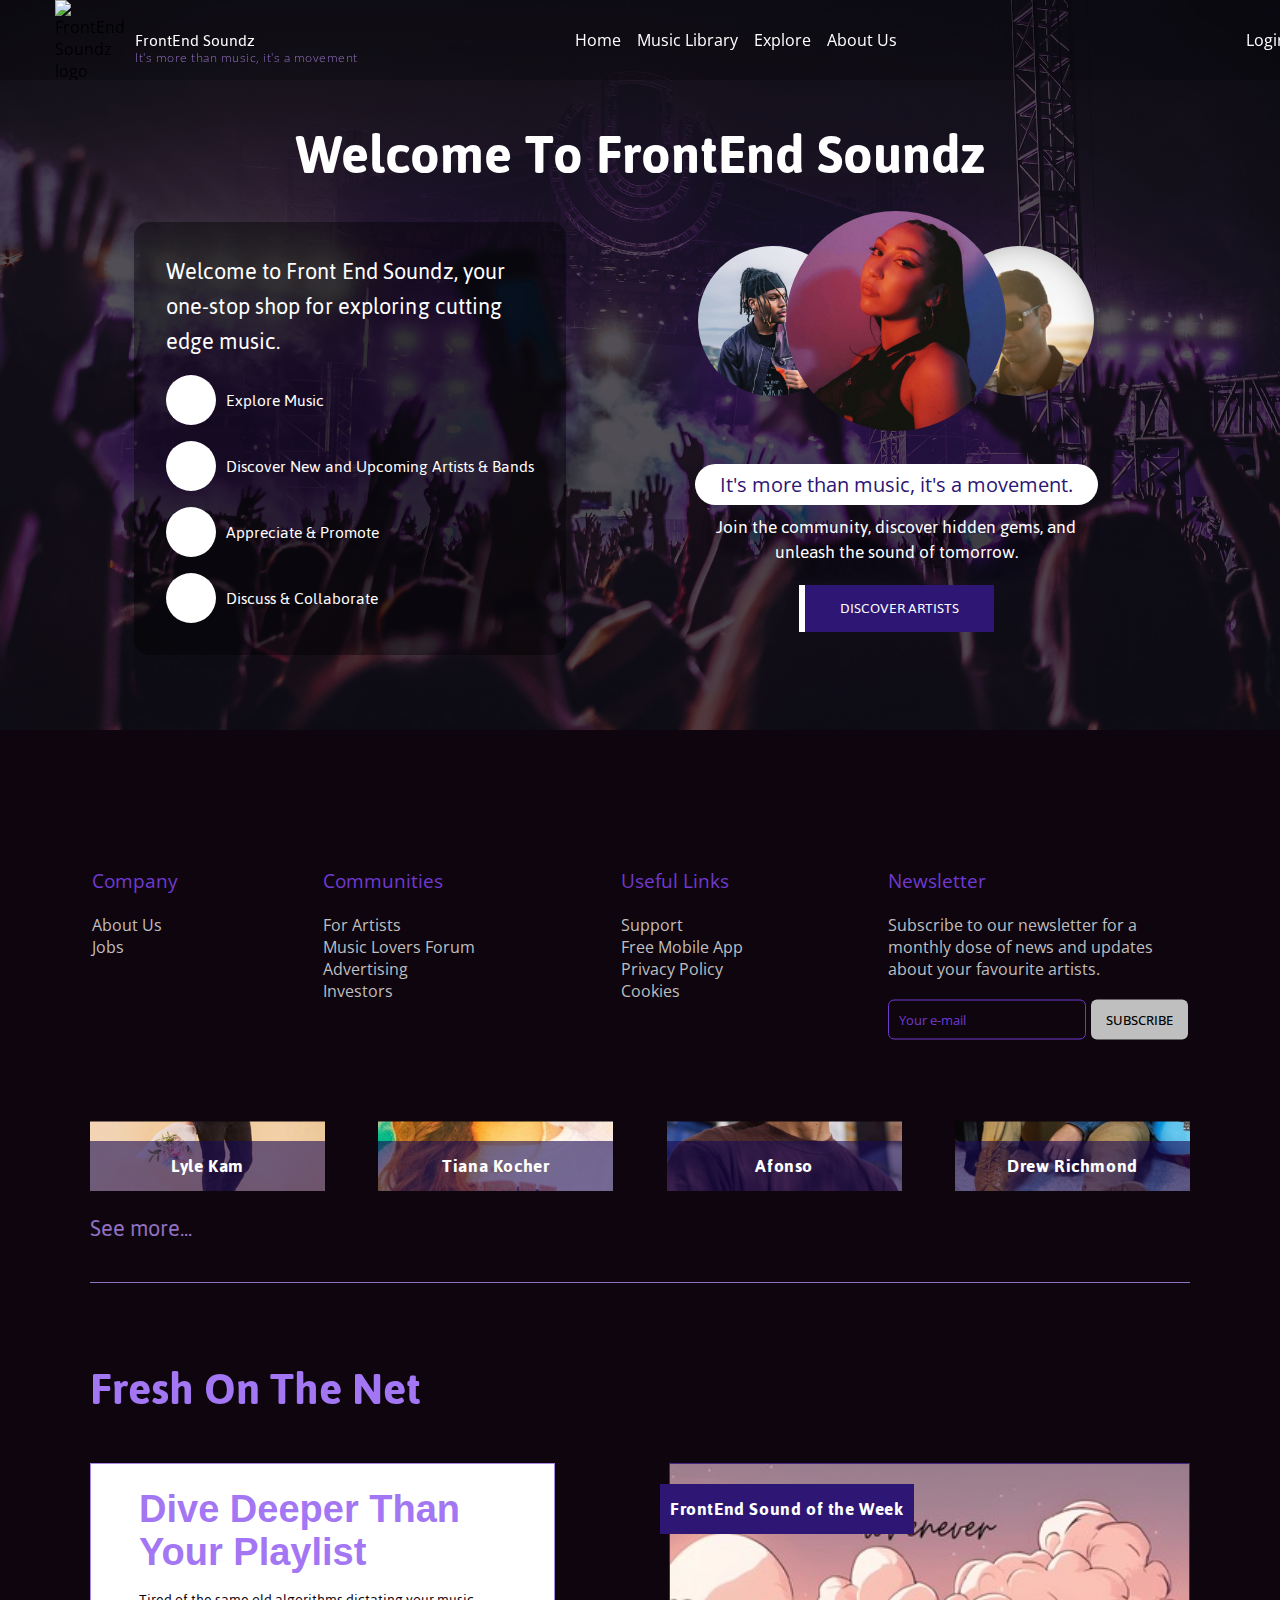
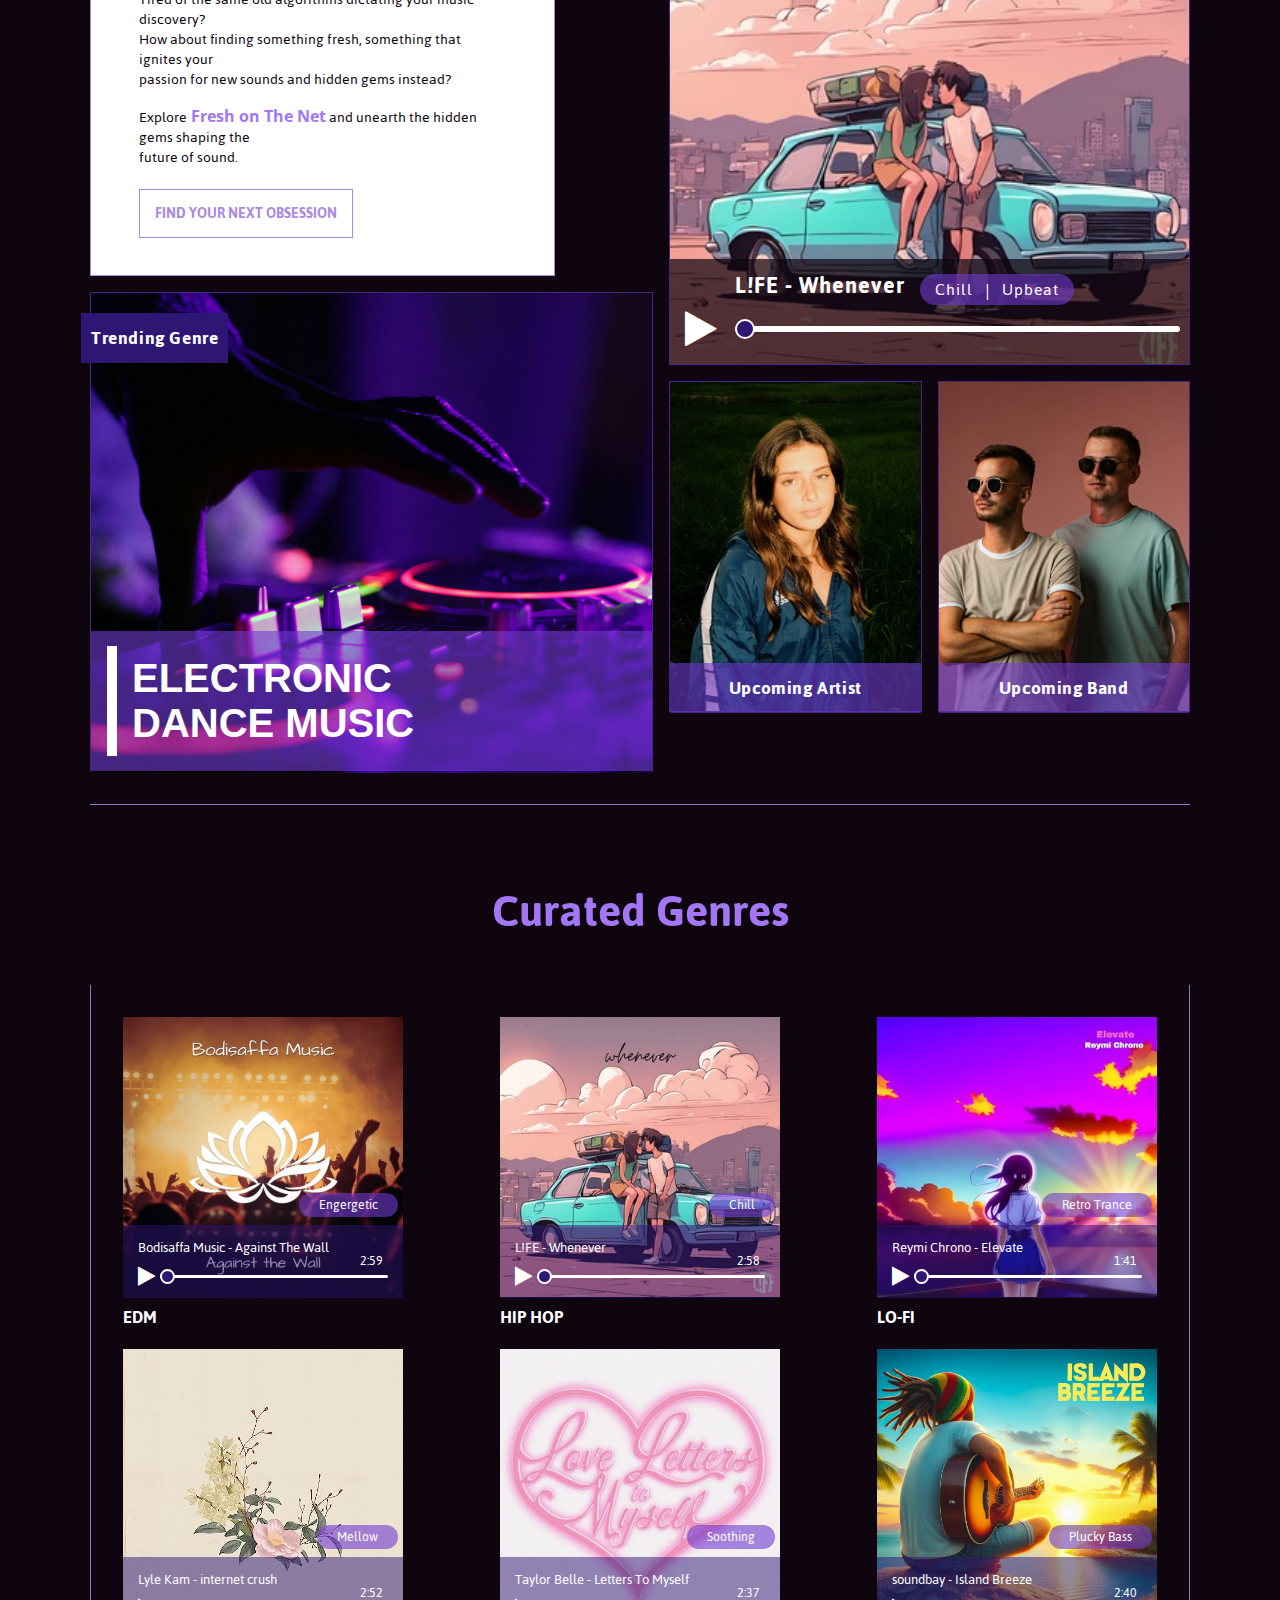
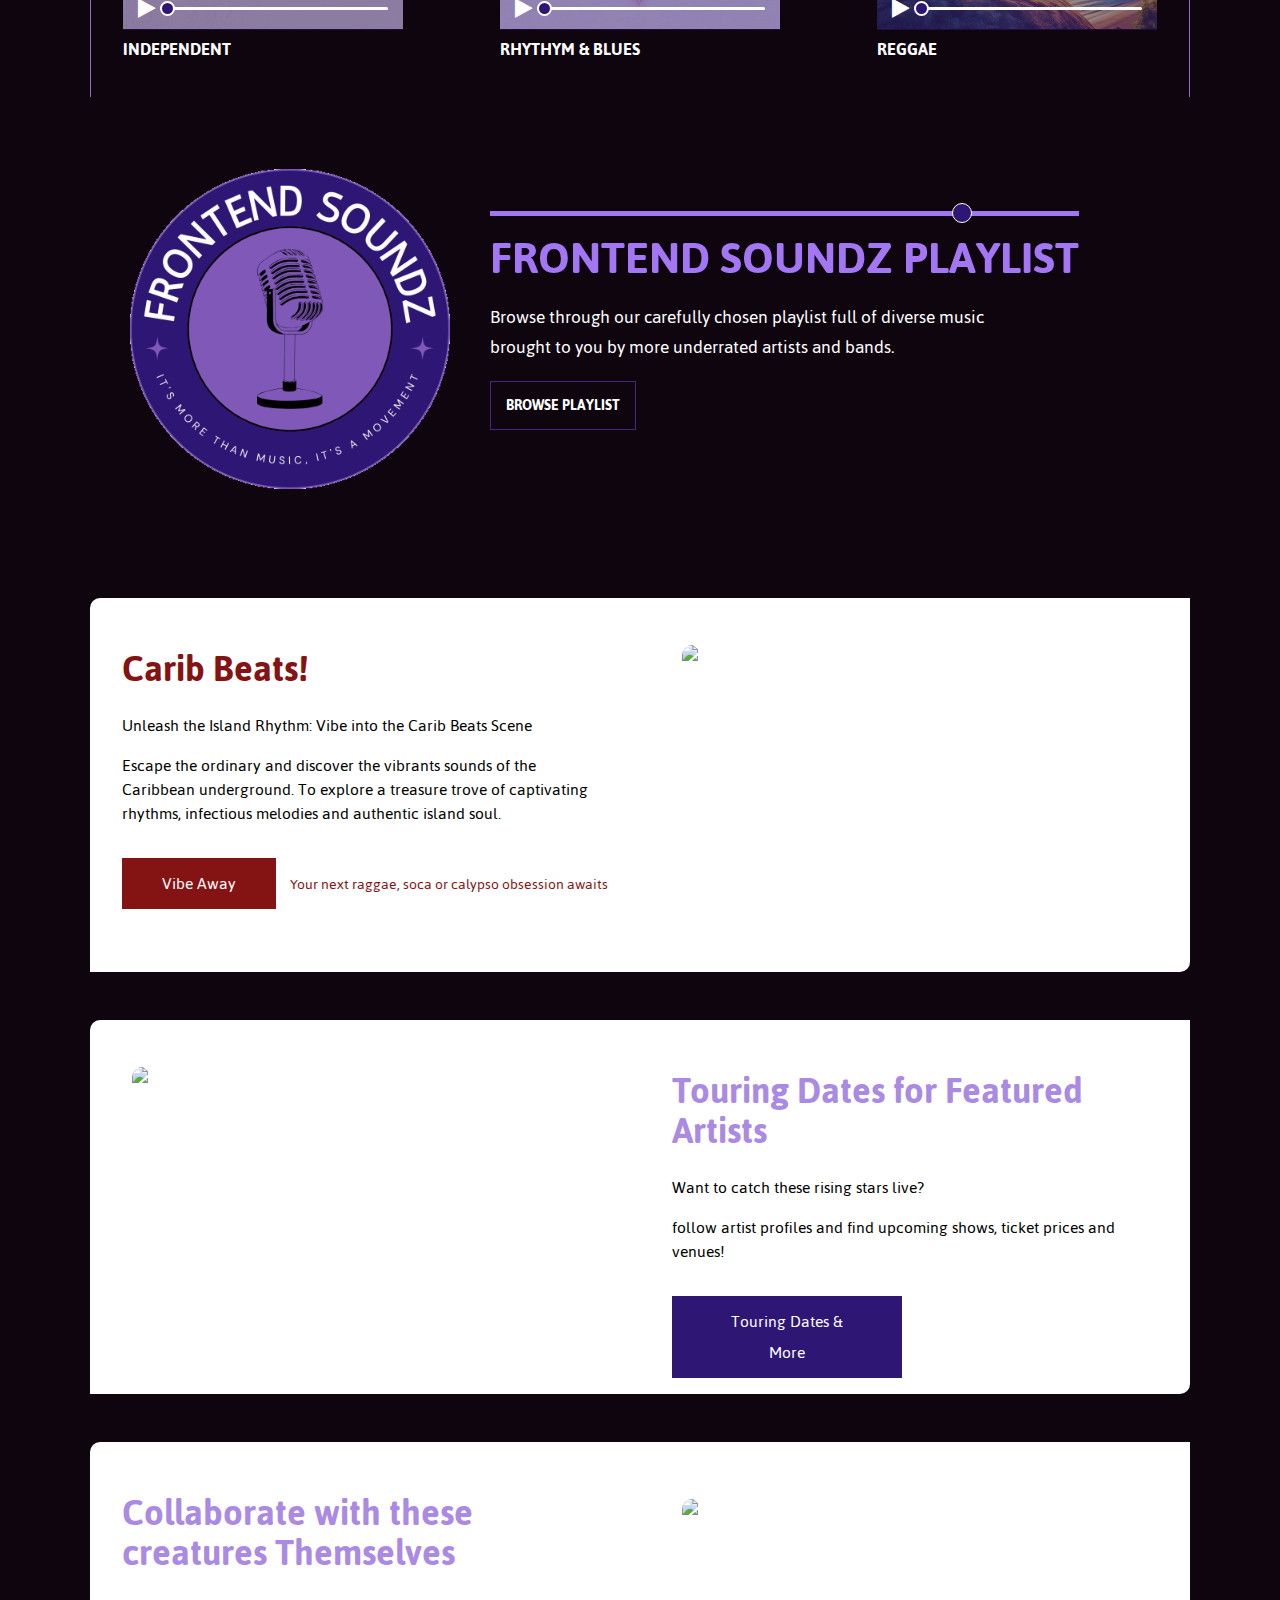
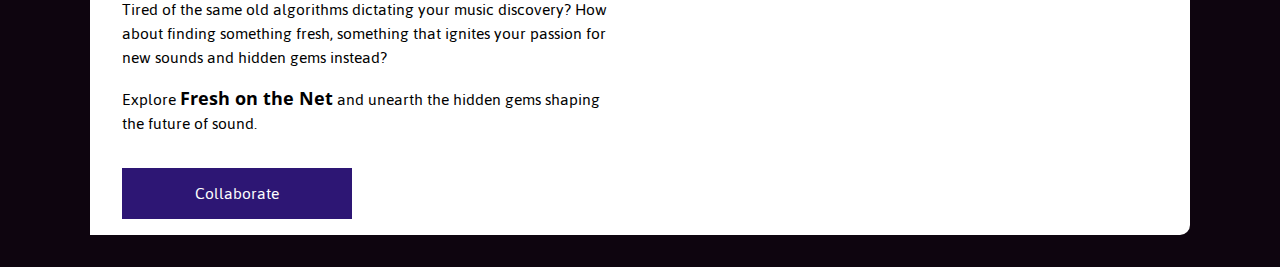
==== index.html @ 9fb00990 "Update index.html" ====
<!DOCTYPE html>
<html lang="en">
<head>
    <meta charset="UTF-8">
    <meta name="viewport" content="width=device-width, initial-scale=1.0">
    <title>FrontEnd Soundz | It's More Than Music, It's A Movement</title>
    <link rel="icon" href="Images/Content/FrontEnd Soundz Logo.png">

    <link rel="stylesheet" href="styles.css">

    <!--Plyr CSS & JS CDN Links-->
    <link rel="stylesheet" href="https://cdn.plyr.io/3.7.8/plyr.css" />
    <script src="https://cdn.plyr.io/3.7.8/plyr.polyfilled.js"></script>

    <script src="https://kit.fontawesome.com/63d3360e1a.js" crossorigin="anonymous"></script>
    <script src="https://kit.fontawesome.com/b5390d3db8.js" crossorigin="anonymous"></script>

    
    <style>
        @import url('https://fonts.googleapis.com/css2?family=Istok+Web:ital,wght@0,400;0,700;1,400;1,700&family=Jaldi:wght@400;700&family=Lato:ital,wght@0,100;0,300;0,400;0,700;0,900;1,100;1,300;1,400;1,700;1,900&family=Noto+Sans:ital,wght@0,100..900;1,100..900&display=swap');
    </style>

    <link rel="stylesheet" href="https://cdnjs.cloudflare.com/ajax/libs/font-awesome/4.7.0/css/font-awesome.min.css">
    <link rel="stylesheet" href="Footer Style.css">
</head>
<body>

<!--(Navbar & Hero Content) Dellonte's Lair-->
    <header>
    <div class="bg-overlay"></div>

     <div class="space" id="space">
        
        <div class="logo-wrapper">
            <img class="logo" src="https://github.com/JoshLanderz19/CW3---Front-End-Soundz-Repository/blob/main/FrontEnd%20Soundz%20Logo.png?raw=true" alt="FrontEnd Soundz logo">
            <p class="logo-name">FrontEnd Soundz
                <span class="logo-span" id="logo-span">It's more than music, it's a movement</span>
            </p>
        </div>

        <div class="navibar-menu-space">
            
            <ul class="navibar-menu-list">
                <li class="navibar-menu-list-item"><a href="index.html">Home</a></li>
                <li class="navibar-menu-list-item"><a href="music library.html"> Music Library</a></li>
                <li class="navibar-menu-list-item"><a href="Explore.html">Explore</a></li>
                <li class="navibar-menu-list-item"><a href="about.html">About Us</a></li>
            </ul>
        </div>
              
        <div class="search-and-user-wrapper">
            <!-- User login|sign up -->
            <div class="navibar-user-space">
                <i class="fa-solid fa-user" style="color: #fcfcfc;"></i> 
                <a class="login-btn" href="login.html">Login</a>
                <span id="welcome-back" style="display: none;">Welcome Back</span>
            </div>

            <div class="search-bar-wrapper" onclick="searchOpen()" style="display: none;">

                <input id="searchEl" class="openSearchEl" type="text" placeholder="">

                 <i id="search-bar-new-icon" class="fa-solid fa-magnifying-glass" style="color:#ffffff;"></i>
            </div>
        </div>
    </div>


    <div class="hero-wrapper">
        <!--Welcome Message-->
        <div class="hero-welcome-wrapper">
            <h1 class="hero-welcome-heading">Welcome To FrontEnd Soundz</h1>
        </div>

        <!--Hero Content-->
        <div class="hero-content">

            <!--Welcome Pitch Wrapper (Done)-->
            <div class="welcome-pitch-wrapper">
                <div class="welcome-pitch-message-wrapper">
                    <h3 class="welcome-pitch-message">Welcome to Front End Soundz, your<br>one-stop shop for exploring cutting<br> edge music.
                    </h3>
                </div>

                <div class="welcome-pitch-points-wrapper">
                    <ul class="welcome-pitch-points-list">
                        <!--Point 1-->
                        <li class="welcome-pitch-points">
                            <span class="icon-wrapper">
                                <i class="fa-solid fa-compact-disc"></i>
                            </span>
                            Explore Music
                        </li>

                        <!--Point 2-->
                        <li class="welcome-pitch-points">
                            <span class="icon-wrapper">
                                <i class="fa-solid fa-wand-magic-sparkles"></i>
                            </span>
                            Discover New and Upcoming Artists & Bands
                        </li>

                        <!--Point 3-->
                        <li class="welcome-pitch-points">
                            <span class="icon-wrapper">
                                <i class="fa-solid fa-bullhorn"></i>
                            </span>
                            Appreciate & Promote
                        </li>

                        <!--Point 4-->
                        <li class="welcome-pitch-points">
                            <span class="icon-wrapper">
                                <i class="fa-solid fa-comment-dots"></i>
                            </span>
                            Discuss & Collaborate
                        </li>
                    </ul>
                </div>
            </div>

            <!--Artist Display & Call To Action Wrapper-->
            <div class="artist-display-cta-wrapper">    
                <div class="artist-display-wrapper">
                    <img class="artist-display-img" src="Images/Artists Images/Xan Griffin.JPG" alt="Xan Griffin" class="artist-display-img">
                    <img class="artist-display-img" src="Images/Artists Images/Taylor Belle.jpg" alt="Taylor Belle" class="artist-display-img">
                    <img class="artist-display-img" src="Images/Artists Images/Nico Anuch.jpg" alt="Nico Anuch" class="artist-display-img">
                </div>

                <div class="cta-wrapper">
                    <p class="cta-text">
                        <span class="cta-text-span">It's more than music, it's a movement.</span>
                    Join the community, discover hidden gems, and<br>unleash the sound of tomorrow.
                    </p>

                    <div class="cta-btn-wrapper">
                        <a class="cta-btn" href="Explore.html">Discover Artists</a>
                    </div>
                </div>
            </div>
        </div>


    </div>

    </header>    

    
<main>

    <!--Featured Artists (Simone)-->
    <section class="featured-artists-section">
        <!--Section Title (FEATURED ARTISTS)-->
        <div class="section-header">
            <h1 class="section-heading">Featured Artists</h1>

            <p class="section-description">
                Join the community, discover hidden gems, and unleash the sound of tomorrow.
            </p>
        </div>

        <div class="featured-artists-card-wrapper">

            <!--Featured Artists #1 - Lyle Kam-->
            <div class="featured-artists-card">
                <div class="fotn-card-label-wrapper">
                    <h4 class="fotn-card-label">Lyle Kam</h4>
                    <p class="featured-artists-bio-text">Followers: 47.6K</p>
                    <p class="featured-artists-bio-text">Mood: Upbeat</p>
                    <p class="featured-artists-bio-text">Genres of Focus: Alt Indie, Pop</p>
                    <p class="featured-artists-bio-text">Residence: Toronto, USA</p>

                    <div class="social-media-wrapper">
                        <a target="_blank" href="https://open.spotify.com/artist/3tpxZOPwm3IFQo00wq6hNd?si=4BSyEF3FRVuic6n8JmSBFA" class="icon-button spotify">
                            <i class="fab fa-spotify"></i>
                            <span></span>
                        </a>
                        <a target="_blank" href="https://www.instagram.com/lylekam/" class="icon-button instagram">
                            <i class="fab fa-instagram"></i>
                            <span></span>
                        </a>
                        <a target="_blank" href="https://twitter.com/KamLyle" class="icon-button twitter">
                            <i class="fa-brands fa-x-twitter"></i>
                            <span></span>
                        </a>
                    </div>
                </div>        
                <div class="featured-artist-img-wrapper">
                    <img src="Images/Artists Images/Lyle Kam (2).jpg" alt="Photo of Lyle Kam">
                </div>
            </div>

            <!--Featured Artists #2 - Tiana Kocher-->
            <div class="featured-artists-card">
                <div class="fotn-card-label-wrapper">
                    <h4 class="fotn-card-label">Tiana Kocher</h4>
                    <p class="featured-artists-bio-text">Followers: 195.2K</p>
                    <p class="featured-artists-bio-text">Mood: Relaxing</p>
                    <p class="featured-artists-bio-text">Genres of Focus: Pop, R&B</p>
                    <p class="featured-artists-bio-text">Residence: Los Angeles, USA</p>

                    <div class="social-media-wrapper">
                        <a target="_blank" href="https://open.spotify.com/artist/0aQl6dYFpdEuGuRVzcUBE6?si=r2c5gGrOTPWVW_XZE5whug" class="icon-button spotify">
                            <i class="fab fa-spotify"></i>
                            <span></span>
                        </a>
                        <a target="_blank" href="https://www.instagram.com/tianakocher/" class="icon-button instagram">
                            <i class="fab fa-instagram"></i>
                            <span></span>
                        </a>
                        <a target="_blank" href="https://twitter.com/tianakocher" class="icon-button twitter">
                            <i class="fa-brands fa-x-twitter"></i>
                            <span></span>
                        </a>
                    </div>
                </div>        
                <div class="featured-artist-img-wrapper">
                    <img src="Images/Artists Images/Tiana Kocher.jpg" alt="Photo of Tiana Kocher">
                </div>
            </div>

            <!--Featured Artists #3 - Afonso-->
            <div class="featured-artists-card">
                <div class="fotn-card-label-wrapper">
                    <h4 class="fotn-card-label">Afonso</h4>
                    <p class="featured-artists-bio-text">Followers: 195.2K</p>
                    <p class="featured-artists-bio-text">Mood: Groovy</p>
                    <p class="featured-artists-bio-text">Genres of Focus: R&B, Jazz</p>
                    <p class="featured-artists-bio-text">Residence: Portugal</p>

                    <div class="social-media-wrapper">
                        <a target="_blank" href="https://open.spotify.com/artist/19ZWrFOuK5OEk7SaALa6fr?si=2s_GO378StaxSz8Xnm8L-g" class="icon-button spotify">
                            <i class="fab fa-spotify"></i>
                            <span></span>
                        </a>
                        <a target="_blank" href="https://www.instagram.com/a.fonso/" class="icon-button instagram">
                            <i class="fab fa-instagram"></i>
                            <span></span>
                        </a>
                        <a target="_blank" href="https://www.facebook.com/afonsomusic/" class="icon-button facebook">
                            <i class="fa-brands fa-facebook"></i>
                            <span></span>
                        </a>
                    </div>
                </div>        
                <div class="featured-artist-img-wrapper">
                    <img src="Images/Artists Images/Afonso.jpg" alt="Photo of Afonso">
                </div>
            </div>

            <!--Featured Artists #3 - Drew Richmond-->
            <div class="featured-artists-card">
                <div class="fotn-card-label-wrapper">
                    <h4 class="fotn-card-label">Drew Richmond</h4>
                    <p class="featured-artists-bio-text">Followers: 195.2K</p>
                    <p class="featured-artists-bio-text">Mood: Soothing</p>
                    <p class="featured-artists-bio-text">Genres of Focus: EDM, Alt Indie, Rock</p>
                    <p class="featured-artists-bio-text">Residence: Nashville, Tennessee</p>

                    <div class="social-media-wrapper">
                        <a target="_blank" href="https://open.spotify.com/artist/0KTBOtduEU6295wJIPW0ol" class="icon-button spotify">
                            <i class="fab fa-spotify"></i>
                            <span></span>
                        </a>
                        <a target="_blank" href="https://www.tiktok.com/@drewdoesmusic" class="icon-button tiktok">
                            <i class="fab fa-tiktok"></i>
                            <span></span>
                        </a>
                        <a target="_blank" href="https://www.facebook.com/afonsomusic/" class="icon-button facebook">
                            <i class="fa-brands fa-facebook"></i>
                            <span></span>
                        </a>
                    </div>
                </div>        
                <div class="featured-artist-img-wrapper">
                    <img src="Images/Artists Images/Drew Richmond.jpg" alt="Photo of Drew Richmond">
                </div>
            </div>

        </div>

        <div class="see-more-wrapper">
            <a class="see-more-link" href="explore.html">See more...</a>
        </div>
    </section> 

    <hr class="section-break-hr">



    <!--Fresh On The Net (HTML DONE)-->
    <section id="fotn-section" class="fotn-section">
        <!--Section Title (FRESH ON THE NET)-->
        <div class="section-header">
            <h1 class="section-heading">Fresh On The Net</h1>
        </div>
        
        <!--Fresh On The Net Content-->
        <div class="fotn-content-wrapper">
            <!--Container A-->
            <div class="fotn-container-one">

                <!--#1 Dive Deeper Card-->
                <div class="fotn-card-one">
        
                    <div class="fotn-card-one-header">
                       <h3 class="fotn-card-one-heading">Dive Deeper Than<br>Your Playlist</h3>
                    </div>
        
                    <div class="fotn-card-one-text-wrapper">
                        <p class="fotn-card-one-text">Tired of the same old algorithms dictating your music discovery?
                        <br>
                        How about finding something fresh, something that ignites your
                        <br>
                        passion for new sounds and hidden gems instead?</p>
        
                        <p class="fotn-card-one-text">Explore<span> Fresh on The Net</span> and unearth the hidden gems shaping the<br>future of sound.</p>
                    </div>
        
                    <div class="fotn-card-one-link-wrapper">
                       <a class="fotn-card-one-link" href="">Find Your Next Obsession</a>
                    </div>
        
                </div>
        
                <!--#2 Trending Genre Card-->
                <div class="fotn-card-two">
        
                    <!--Background Image with (Absolute Positioning)-->
                    <img src="Images/Content/marcela-laskoski-YrtFlrLo2DQ-unsplash.jpg" class="fotn-card-img" alt="Photo by Marcela Laskovski [DJ using mixer]">
                            
                    <!--Trending Genre Label with (Absolute Positioning)-->
                    <div class="fotn-card-label-wrapper">
                       <h4 class="fotn-card-label">Trending Genre</h4>
                    </div>
                    
                    <!--Text Underlay (Purple Box)-->
                    <div class="fotn-card-two-text-underlay">
                       <div class="fotn-card-two-text-wrapper">
                           <p class="fotn-card-two-text">ELECTRONIC<br> DANCE MUSIC</p>
                       </div>
                    </div>
                    <a class="see-bio-link" href="explore.html">
                        <i class="fa fa-link"></i>
                    </a>
                </div>
            </div>

            <!--Container B-->
            <div class="fotn-container-two">
            
                <!--#3 FrontEnd Sound of the Week Card-->
                <div class="fotn-card-three">
                
                    <!--Background Album Image with (Absolute Positioning)-->
                    <img src="Images/Song Images/L!FE - Whenever.jpg" class="fotn-card-img" alt="L!FE - Whenever | Album Cover by L!IFE">
                    
                    <!--FrontEnd Sound of the Week Label with (Absolute Positioning)-->
                    <div class="fotn-card-label-wrapper">
                       <h4 class="fotn-card-label">FrontEnd Sound of the Week</h4>
                    </div>
 
                    <!--Music Play Button with (Absolute Positioning)-->
                    <div class="play-button-wrapper">
                        <audio id="song" style="display: none;">
                            <source src="Audio/L!FE - Whenever [Thematic].mp3" type="audio/mp3">
                        </audio>
                        <div class="player-box">
                            <p class="player-box-song-name">L!FE - Whenever
                            <div class="player-box-song-name-spans">
                                <span>Chill</span>|
                                <span>Upbeat</span>
                            </div>  
                            </p>
                            <button onclick="playPause()" class="music-play-button"     id="play-btn">
                                <i class="fa fa-play" id="playIcon"></i>
                            </button>
                            <input type="range" value="0" id="progress">
                        </div>
                    </div>
                </div>
        
                
                <!--#4 Upcoming Artist & Band Card-->
                <div class="fotn-card-four">
        
                    <!--a) Upcoming Card [Artist]-->
                    <div class="fotn-card-upcoming-wrapper">
                       <!--Trending Genre Label with (Absolute Positioning)-->
                       <div class="fotn-card-label-wrapper">
                           <h4 class="fotn-card-label">Upcoming Artist</h4>
                       </div>
                       <img src="Images/Artists Images/Lily Fitts.jpg" alt="Photo of Lily Fitts">
                       <a class="see-bio-link" href="explore.html">
                        <i class="fa fa-link"></i>
                       </a>
                    </div>

                    <!--b) Upcoming Card [Band]-->
                    <div class="fotn-card-upcoming-wrapper">
                       <!--Trending Genre Label with (Absolute Positioning)-->
                       <div class="fotn-card-label-wrapper">
                           <h4 class="fotn-card-label">Upcoming Band</h4>
                       </div>                        
                       <img src="Images/Bands Images/Diviners.png" alt="Photo of Diviners">
                       <a class="see-bio-link" href="explore.html">
                        <i class="fa fa-link"></i>
                       </a>
                    </div>
                </div>
                    
            </div>
        </div>
    </section>

    
    <hr class="section-break-hr">

    <!--Curated Genres (HTML DONE)-->
    <section id="curated-genres-section">
        <!--Section Title (Curated Genres)-->
        <div class="section-header">
            <h1 class="section-heading">Curated Genres</h1>
        </div>

        <!--Curated Genres Content-->
        <div class="curated-genres-content-wrapper">

            <!--Genre: EDM-->
            <!--#1 Bodisaffa Music - Against The Wall (Album)-->
            <div class="curated-genres-album-wrapper" data-song="Bodisaffa Music - Against The Wall" data-src="Audio/Bodisaffa Music - Against the Wall [Thematic].mp3">
                <div class="curated-genres-ablum">
                    <!--Background Album Image-->
                    <div class="curated-genre-song-mood-wrapper">
                        <span class="curated-genre-song-mood">Engergetic</span>
                    </div>
                    <img class="curated-genres-ablum-img" src="Images/Song Images/Bodaisaffa Music - Against the Wall.jpg" alt="EDM | Bodisaffa Music - Against The Wall |  Album Cover by Bodisaffa Music">
                    
                    <!--Music Play Button with (Absolute Positioning)-->
                    <div class="curated-genre-player-wrapper">
                        <audio id="curated-genre-song" style="display: none;">
                            <source src="Audio/Bodisaffa Music - Against the Wall [Thematic].mp3" type="audio/mp3">
                        </audio>
                        <div class="curated-genre-song-box">
            
            
                        <div class="curated-genre-song-description-wrapper">
                            <div class="curated-genre-song-name-wrapper">
                                <p class="curated-genre-song-name">Bodisaffa Music - Against The Wall</p>
                            </div>
                        </div>

                        <div class="curated-genre-song-player-wrapper">
                            <button onclick="curatedGenresPlayPause()" class="curated-genre-song-play-button" id="cgs-play-btn">
                                <i class="fa fa-play" id="cgs-playIcon"></i>
                            </button>
                            
                            <input type="range" value="0" id="cgs-progress" class="cgs-progress">
                            </div>
                            <p class="remainingTime" id="remainingTime">2:59</p>
                        </div>
                    </div>
                </div>
                <div class="curated-genres-ablum-title-wrapper">
                    <h3 class="curated-genres-ablum-title">EDM</h3>
                </div>
            </div>

            <!--Genre: HIP HOP-->
            <!--#2 L!FE - Whenever (Album)-->
            <div class="curated-genres-album-wrapper" data-song="L!FE - Whenever" data-src="Audio/L!FE - Whenever [Thematic].mp3">
                <div class="curated-genres-ablum">
                    <!--Background Album Image-->
                    <div class="curated-genre-song-mood-wrapper">
                        <span class="curated-genre-song-mood">Chill</span>
                    </div>
                    <img class="curated-genres-ablum-img" src="Images/Song Images/L!FE - Whenever.jpg" alt="HIP HOP | L!FE - Whenever |  Album Cover by L!FE">
                    
                    <!--Music Play Button with (Absolute Positioning)-->
                    <div class="curated-genre-player-wrapper">
                        <audio id="curated-genre-song" style="display: none;">
                            <source src="Audio/L!FE - Whenever [Thematic].mp3" type="audio/mp3">
                        </audio>
                        <div class="curated-genre-song-box">
            
            
                        <div class="curated-genre-song-description-wrapper">
                            <div class="curated-genre-song-name-wrapper">
                                <p class="curated-genre-song-name">L!FE - Whenever</p>
                            </div>
                        </div>

                        <div class="curated-genre-song-player-wrapper">
                            <button onclick="curatedGenresPlayPause()" class="curated-genre-song-play-button" id="cgs-play-btn">
                                <i class="fa fa-play" id="cgs-playIcon"></i>
                            </button>
                            
                            <input type="range" value="0" id="cgs-progress" class="cgs-progress">
                            </div>
                            <p class="remainingTime" id="remainingTime">2:58</p>
                        </div>
                    </div>
                </div>
                <div class="curated-genres-ablum-title-wrapper">
                    <h3 class="curated-genres-ablum-title">HIP HOP</h3>
                </div>
            </div>

            <!--Genre: LO-FI-->
            <!--#3 Reymi Chrono - Elevate (Album)-->
            <div class="curated-genres-album-wrapper" data-song="Reymi Chrono - Elevate" data-src="Audio/Reymi Chrono - Elevate [Thematic].mp3">
                <div class="curated-genres-ablum">
                    <!--Background Album Image-->
                    <div class="curated-genre-song-mood-wrapper">
                        <span class="curated-genre-song-mood">Retro Trance</span>
                    </div>
                    <img class="curated-genres-ablum-img" src="Images/Song Images/Reymi Chrono - Elevate.jpg" alt="HIP HOP | Reymi Chrono - Elevate |  Album Cover by L!FE">
                    
                    <!--Music Play Button with (Absolute Positioning)-->
                    <div class="curated-genre-player-wrapper">
                        <audio id="curated-genre-song" style="display: none;">
                            <source src="Audio/Reymi Chrono - Elevate [Thematic].mp3" type="audio/mp3">
                        </audio>
                        <div class="curated-genre-song-box">
            
            
                        <div class="curated-genre-song-description-wrapper">
                            <div class="curated-genre-song-name-wrapper">
                                <p class="curated-genre-song-name">Reymi Chrono - Elevate</p>
                            </div>
                        </div>

                        <div class="curated-genre-song-player-wrapper">
                            <button onclick="curatedGenresPlayPause()" class="curated-genre-song-play-button" id="cgs-play-btn">
                                <i class="fa fa-play" id="cgs-playIcon"></i>
                            </button>
                            
                            <input type="range" value="0" id="cgs-progress" class="cgs-progress">
                            </div>
                            <p class="remainingTime" id="remainingTime">1:41</p>
                        </div>
                    </div>
                </div>
                <div class="curated-genres-ablum-title-wrapper">
                    <h3 class="curated-genres-ablum-title">LO-FI</h3>
                </div>
            </div>

            <!--Genre: INDEPENDENT (INDIE)-->
            <!--#4 Lyle Kam - internet crush (Album)-->
            <div class="curated-genres-album-wrapper" data-song="Lyle Kam - internet crush" data-src="Audio/Lyle Kam - internet crush [Thematic].mp3">
                <div class="curated-genres-ablum">
                    <!--Background Album Image-->
                    <div class="curated-genre-song-mood-wrapper">
                        <span class="curated-genre-song-mood">Mellow</span>
                    </div>
                    <img class="curated-genres-ablum-img" src="Images/Song Images/Lyle Kam - internet crush.jpg" alt="HIP HOP | Lyle Kam - internet crush |  Album Cover by L!FE">
                    
                    <!--Music Play Button with (Absolute Positioning)-->
                    <div class="curated-genre-player-wrapper">
                        <audio id="curated-genre-song" style="display: none;">
                            <source src="Audio/Lyle Kam - internet crush [Thematic].mp3" type="audio/mp3">
                        </audio>
                        <div class="curated-genre-song-box">
            
            
                        <div class="curated-genre-song-description-wrapper">
                            <div class="curated-genre-song-name-wrapper">
                                <p class="curated-genre-song-name">Lyle Kam - internet crush</p>
                            </div>
                        </div>

                        <div class="curated-genre-song-player-wrapper">
                            <button onclick="curatedGenresPlayPause()" class="curated-genre-song-play-button" id="cgs-play-btn">
                                <i class="fa fa-play" id="cgs-playIcon"></i>
                            </button>
                            
                            <input type="range" value="0" id="cgs-progress" class="cgs-progress">
                            </div>
                            <p class="remainingTime" id="remainingTime">2:52</p>
                        </div>
                    </div>
                </div>
                <div class="curated-genres-ablum-title-wrapper">
                    <h3 class="curated-genres-ablum-title">INDEPENDENT</h3>
                </div>
            </div>


            <!--Genre: RHYTHYM AND BLUES-->
            <!--#5 Taylor Belle - Letters To Myself (Album)-->
            <div class="curated-genres-album-wrapper" data-song="Taylor Belle - Letters To Myself" data-src="Audio/Taylor Belle - Letters To Myself [Thematic].mp3">
                <div class="curated-genres-ablum">
                    <!--Background Album Image-->
                    <div class="curated-genre-song-mood-wrapper">
                        <span class="curated-genre-song-mood">Soothing</span>
                    </div>
                    <img class="curated-genres-ablum-img" src="Images/Song Images/Taylor Belle - Love Letters To Myself.jpg" alt="HIP HOP | Taylor Belle - Letters To Myself |  Album Cover by L!FE">
                    
                    <!--Music Play Button with (Absolute Positioning)-->
                    <div class="curated-genre-player-wrapper">
                        <audio id="curated-genre-song" style="display: none;">
                            <source src="Audio/Taylor Belle - Love Letters to Myself [Thematic].mp3" type="audio/mp3">
                        </audio>
                        <div class="curated-genre-song-box">
            
            
                        <div class="curated-genre-song-description-wrapper">
                            <div class="curated-genre-song-name-wrapper">
                                <p class="curated-genre-song-name">Taylor Belle - Letters To Myself</p>
                            </div>
                        </div>

                        <div class="curated-genre-song-player-wrapper">
                            <button onclick="curatedGenresPlayPause()" class="curated-genre-song-play-button" id="cgs-play-btn">
                                <i class="fa fa-play" id="cgs-playIcon"></i>
                            </button>
                            
                            <input type="range" value="0" id="cgs-progress" class="cgs-progress">
                            </div>
                            <p class="remainingTime" id="remainingTime">2:37</p>
                        </div>
                    </div>
                </div>
                <div class="curated-genres-ablum-title-wrapper">
                    <h3 class="curated-genres-ablum-title">RHYTHYM & BLUES</h3>
                </div>
            </div>

            <!--Genre: REGGAE-->
            <div class="curated-genres-album-wrapper" data-song="soundbay - Island Breeze (Happy Reggae Backgroound Music)" data-src="Audio/soundbay - Island Breeze (Happy Reggae Backgroound Music) [Thematic].mp3">
                <div class="curated-genres-ablum">
                    <!--Background Album Image-->
                    <div class="curated-genre-song-mood-wrapper">
                        <span class="curated-genre-song-mood">Plucky Bass</span>
                    </div>
                    <img class="curated-genres-ablum-img" src="Images/Song Images/soundbay - Island Breeze (Happy Reggae Background Royalty Free Music for YouTube).jpg" alt="HIP HOP | soundbay - Island Breeze (Happy Reggae Backgroound Music) |  Album Cover by L!FE">
                    
                    <!--Music Play Button with (Absolute Positioning)-->
                    <div class="curated-genre-player-wrapper">
                        <audio id="curated-genre-song" style="display: none;">
                            <source src="Audio/soundbay - Island Breeze (Happy Reggae Backgroound Music).mp3" type="audio/mp3">
                        </audio>
                        <div class="curated-genre-song-box">
            
            
                        <div class="curated-genre-song-description-wrapper">
                            <div class="curated-genre-song-name-wrapper">
                                <p class="curated-genre-song-name">soundbay - Island Breeze</p>
                            </div>
                        </div>

                        <div class="curated-genre-song-player-wrapper">
                            <button onclick="curatedGenresPlayPause()" class="curated-genre-song-play-button" id="cgs-play-btn">
                                <i class="fa fa-play" id="cgs-playIcon"></i>
                            </button>
                            
                            <input type="range" value="0" id="cgs-progress" class="cgs-progress">
                            </div>
                            <p class="remainingTime" id="remainingTime">2:40</p>
                        </div>
                    </div>
                </div>
                <div class="curated-genres-ablum-title-wrapper">
                    <h3 class="curated-genres-ablum-title">REGGAE</h3>
                </div>
            </div>
        </div>

        <div class="frontend-soundz-playlist-cta-wrapper">
            <div class="frontend-soundz-playlist-cta-header">
                <div class="frontend-soundz-playlist-cta-img-wrapper">
                    <img src="Images/Content/FrontEnd Soundz Logo.png" alt="FrontEnd Soundz Logo">
                </div>
                <div class="frontend-soundz-playlist-cta-content">
                    <div class="ball"></div>
                    <h1 class="frontend-soundz-playlist-cta-title">FRONTEND SOUNDZ PLAYLIST</h1>
                    <p class="frontend-soundz-playlist-cta-description">Browse through our carefully chosen playlist full of diverse music brought to you by more underrated artists and bands.</p>
                    <div class="fotn-card-one-playlist-link-wrapper">
                        <a class="fotn-card-one-link" href="music library.html">BROWSE PLAYLIST</a>
                    </div>
                </div>
            </div>
            </div>
        </div>

    </section>

<!-- More from FrontEnd Soundz -->
<section id="grid-section">




<div class="grid">
     
    <div class="card">
    <!--Gonna put a wrapper around your p tags to control it-->
      <h2 style="color: rgb(132, 19, 19);">Carib Beats!</h2>
      
      <!--Type this out below and press tab.
        div.p-wrapper (exactly learnt from my Second father Kevin Powell lol. man is based. FR)
    -->
        <div class="p-wrapper"> <!--Back to CSS for a min-->
            <p>Unleash the Island Rhythm: Vibe into the Carib    Beats Scene</p>
            <p> Escape the ordinary and discover the vibrants   sounds of the<br> Caribbean underground. To explore a treasure trove of captivating<br> rhythms, infectious  melodies and authentic island soul.</p>
        </div> 
        <button id="button1">Vibe Away</button> 
        <span class="more-from-fs-span">Your next raggae, soca or calypso obsession awaits</span>
    </div> 
 
  <div class="card">
       <img src="https://images.unsplash.com/photo-1526394931762-90052e97b376?q=80&w=1974&auto=format&fit=crop&ixlib=rb-4.0.3&ixid=M3wxMjA3fDB8MHxwaG90by1wYWdlfHx8fGVufDB8fHx8fA%3D%3D" alt="record player">
  </div>
 
  <div class="card">
      <img src="https://images.unsplash.com/photo-1516280440614-37939bbacd81?w=500&auto=format&fit=crop&q=60&ixlib=rb-4.0.3&ixid=M3wxMjA3fDB8MHxjb2xsZWN0aW9uLXBhZ2V8N3xYVnBRdGcyUWZ2b3x8ZW58MHx8fHx8" alt="Mic">
      
  </div>
 
 <div class="card">
        <h2>Touring Dates for Featured Artists</h2>
        <div class="p-wrapper">
            <p>Want to catch these rising stars live?</p>
            <p> follow artist profiles and find upcoming shows, ticket prices and venues!</p>
        </div>
        <button id="button2">Touring Dates & More</button>
</div>
 
 <div class="card">
      <h2>Collaborate with these creatures Themselves</h2>
      <div class="p-wrapper">
        <p>Tired of the same old algorithms dictating your music discovery? How about finding something fresh, something that ignites your passion for new sounds and hidden gems  instead?</p>
        <p> Explore <b>Fresh on the Net</b> and unearth the hidden gems shaping the future of sound.</p>
      </div>
    <button id="button3">Collaborate</button>
</div>
 
 <div class="card">
      <img src="https://images.unsplash.com/photo-1511379938547-c1f69419868d?w=500&auto=format&fit=crop&q=60&ixlib=rb-4.0.3&ixid=M3wxMjA3fDB8MHxjb2xsZWN0aW9uLXBhZ2V8MTB8WFZwUXRnMlFmdm98fGVufDB8fHx8fA%3D%3D" alt="Acoustic Guitars">
    </div>
</div>







</main>

<footer> 
    </section>  

     <section class="footer">
        <div class="footer-row">
            <div class="footer-col">
                <h4>Company</h4>
                <ul class="links">
                    <li><a href="#">About Us</a></li>
                    <li><a href="#">Jobs</a></li>
                </ul>
            </div>
<div class="footer-col">
    <h4>Communities</h4>
    <ul class="links">
        <li><a href="#">For Artists</a></li>
        <li><a href="#">Music Lovers Forum</a></li>
        <li><a href="#">Advertising</a></li>
        <li><a href="#">Investors</a></li>
    </ul>
</div>
<div class="footer-col">
    <h4>Useful Links</h4>
    <ul class="links">
<li><a href="#">Support</a></li>
<li><a href="#">Free Mobile App</a></li>
<li><a href="#">Privacy Policy</a></li>
<li><a href="#">Cookies</a></li>
    </ul>
</div>
<div class="footer-col">
    <h4>Newsletter</h4>
        <p>
            Subscribe to our newsletter for a monthly dose of news and updates about your favourite artists.
        </p>
        <Form action="#">
            <input type="text" placeholder="Your e-mail" required>
            <button type="submit">SUBSCRIBE</button>   
        </Form>
        <div class="icons">
            <i class="fa-brands fa-facebook"></i>
            <i class="fa-brands fa-instagram"></i>
            <i class="fa-brands fa-twitter"></i>
        </div>

</div>
        </div>
    </section>
</footer>

<script src="script.js"></script>
</body>
</html>
---- styles.css ----
/*
Line 1226: Music Library Page
*/


/*Variables for CSS*/
:root {
    /*Fonts*/
    --ff-Jaldi: "Jaldi", sans-serif;
    --ff-Istok-Web: "Istok-Web", sans-serif;
    --ff-Noto: "Noto Sans", sans-serif;

    /*Colors*/
    --white: rgb(255, 255, 255);
    --black-currant: rgb(14, 5, 15); 
    --hero-bg-overlay: rgb(14, 5, 15, 0.7);
    --navibar-bg-transparent: rgb(45, 22, 116, 0.08);
    --darker-blue-primary: rgb(45, 22, 116);
    --darker-blue-primary-nav-transparent: rgb(45, 22, 116, 0.97);
    --darker-blue-primary-transparent: rgb(45, 22, 116, 0.5);
    --light-purple-primary: rgb(146, 113, 194);
    --title-purple: rgb(163, 118, 243);
    --garrison-red: rgb(132, 19, 19);
    --genre-edm-purple: rgb(112, 58, 207, 0.6);

    /*Outliner*/
    --outline: 2px solid var(--garrison-red);
}

html, body {
    margin: 0;
    padding: 0;
    box-sizing: border-box;
    background-color: var(--black-currant);
}

header {
    position: relative;
    overflow: hidden;
    height: 730px;
    width: 100%;
    background-image: url("Images/Content/hanny-naibaho-aWXVxy8BSzc-unsplash(1).jpg");
    background-repeat: no-repeat;
    background-size: cover;
    background-position: center 18%;
    font-family: var(--ff-Jaldi);
}

/*Ignore This*/
@media (max-width: 768px) {
    header {
      height: 70vh;  /* Adjust height for smaller screens */
    }
}

.bg-overlay {
    position: absolute;
    background-color: var(--hero-bg-overlay);
    width: 100%;
    height: 730px;
}

p, h1, h2, h3, h4, h5, h6 {
    margin: 0;
    padding: 0;
}

a {
   text-decoration: none;
}

ul, li {
    list-style-type: none;
}

.hero-wrapper {
    position: relative;
    width: 100%;
    margin-top: 6.5rem;
    animation-name: heroWrapperCpy;
    animation-duration: 2s;
    opacity: 1;
}

@keyframes heroWrapperCpy {
    0% {bottom: -200px; opacity: 0;}
    100% {bottom: 0px; opacity: 1;}
}

.hero-welcome-heading {
    position: relative;
    width: 100%;
    font-family: var(--ff-Jaldi);
    color: white;
    font-size: 60px;
    text-align: center;
}

.hero-content {
    display: flex;
    justify-content: center;
    align-items: center;
    width: 100%;
    gap: 5rem;
    margin-top: 1rem;
}

/*Start of Welcome Pitch Box*/
.welcome-pitch-wrapper {
    background-color: rgb(0, 0, 0, 0.4);
    border-radius: 15px;
    padding: 2rem;
    display: grid;
    place-content: start;
    justify-content: left;
    align-items: center;
    gap: 1rem;
}

.welcome-pitch-message {
    color: white;
    font-family: var(--ff-Jaldi);
    font-weight: 100;
    line-height: 35px;
    font-size: 25px;
    letter-spacing: 0.1px;
}

.welcome-pitch-points-list {
    display: grid;
    place-content: start;
    gap: 1rem;
    list-style-type: none;
    padding: 0px;
    margin: 0px;
}

.welcome-pitch-points {
    display: flex;
    align-items: center;
    gap: 10px;
    color: white;
    font-size: 18px;
    font-family: var(--ff-Jaldi);
}

.icon-wrapper {
    background-color: white;
    border-radius: 50%;
    width: 50px;
    height: 50px;
    position: relative;
    display: grid;
    place-content: center;
}

.icon-wrapper i {
    color: var(--light-purple-primary);
    font-size: 25px;
}
/*End of Welcome Pitch Box*/


/*Start of Artists Display Cards and Call To Action Elements*/
.artist-display-cta-wrapper {
    position: relative;
    display: grid;
    place-content: center;
    justify-content: center;
    align-items: center;
    gap: 3rem;
}

.artist-display-wrapper {
    position: relative;
    display: flex;
    justify-content: center;
    align-items: center;
    gap: 6rem;
}

.artist-display-img {
    width: 150px;
    height: 150px;
    border-radius: 50%;
}

.artist-display-img:nth-child(2) {
    position: absolute;
    width: 220px;
    height: 220px;
    z-index: 3;
}

.cta-wrapper {
    display: grid;
    place-content: center;
    gap: 10px;
    width: 100%;
}

.cta-text {
    display: grid;
    place-content: center;
    place-items: center;
    gap: 10px;
    color: white;
    font-family: var(--ff-Jaldi);
    text-align: center;
    width: 500px;
    line-height: 25px;
    font-size: 20px;
    margin-top: 20px;
    text-shadow: 4px 4px 20px black;
}

.cta-text-span {
    padding: 8px 25px;
    background-color: white;
    color: var(--darker-blue-primary);
    border-radius: 150px;
    text-shadow: none;
}

.cta-btn-wrapper {
    width: 100%;
    display: flex;
    justify-content: center;
    align-items: center;
}

.cta-btn {
    margin-top: 10px;
    background-color: var(--darker-blue-primary);
    color: white;
    padding: 10px 35px;
    text-transform: uppercase;
    border-left: 6px solid white;
    font-family: var(--ff-Jaldi);
    transition: linear 0.2s;
    width: fit-content;

}

.cta-btn:hover {
    background-color: white;
    color: var(--darker-blue-primary);
    border-width: 100%;
    transition: linear 0.2s;
    letter-spacing: 0.3px;
    font-weight: 550;
}
/*End of Artists Display Cards and Call To Action Elements*/


/* Navigation bar*/
.space {
    z-index: 10;
    background-color: rgb(0, 0, 0, 0.2);
    position: fixed;
    display: flex;
    align-items: center;
    padding-inline: 55px;
    padding-bottom: 0px;
    gap: 20rem;
    width: 100vw;
    transition: linear 0.2s;
}

/**/
.space-scroll {
    z-index: 100;
    background-color: var(--darker-blue-primary-nav-transparent);
    position: fixed;
    display: flex;
    align-items: center;
    padding-inline: 55px;
    padding-bottom: 0px;
    gap: 20rem;
    width: 100vw;
    transition: linear 0.2s;
}
/**/

.logo-wrapper {
    display: flex;
    justify-content: center;
    align-items: center;
    width: fit-content;
}

.logo {
    object-fit: cover;
    width: 80px;
    height: 80px;
}

.logo-name {
    font-family: var(--ff-Jaldi);
    font-size: 18px;
    color: white;
    width: max-content;
    display: grid;
}

.logo-span {
    position: absolute;
    bottom: 14px;
    font-size: 12px;
    letter-spacing: 0.5px;
    font-weight: lighter;
    color: var(--light-purple-primary);
    transition: linear 0.2s;
}

.logoSpan-scroll {
    position: absolute;
    bottom: 14px;
    font-size: 12px;
    letter-spacing: 0.5px;
    font-weight: lighter;
    color: white;
    transition: linear 0.2s;
}

.search-and-user-wrapper {
    display: flex;
    justify-content: center;
    align-items: center;
}

.search-and-user-wrapper {
    width: fit-content;
}

.search-bar-wrapper {
    position: relative;
    display: flex;
    justify-content: center;
    align-items: center;
}

.search-bar-wrapper i {
    position: absolute;
}

.openSearchEl {
    background-color: var(--darker-blue-primary-transparent);
    border: none;
    padding: 12px;
    font-size: 17px;
    height: 15px;
    width: 15px;
    color: white;
    border-radius: 50%;
}

.search-bar-new-icon {
    position: absolute;
}

.newSearchEl {
    background-color: var(--darker-blue-primary-transparent);
    border-radius: 150px;
    border: none;
    padding: 12px;
    font-size: 17px;
    height: 10px;
    color: white;
}

.newSearchEl:focus {
    outline: none;
}

#searchEl::placeholder {
    color: white;
    font-size: 13px;
}

.navibar-menu-space {
    font-family: monospace;
    color: var(--white);
    display: flex;
    justify-content: center;
    align-items:center;
}

.navibar-user-space i {
    font-size: 22px;
}

.navibar-user-space {
    display: flex;
    align-items: center;
    gap: 1rem;
    position: relative;
    width: max-content;
}

.navibar-menu-list {
    margin: 0;
    padding: 0;
    display: flex;
    gap: 16px;
    font-family: var(--ff-Istok-Web);
}

.navibar-menu-list-item {
    width: max-content;
}

.navibar-menu-list-item a, .login-btn {
    color: white;
}

.navibar-menu-list-item a:visited, .login-btn:visited {
    color: white;
}

.navibar-menu-list-item a:focus {
    color: var(--light-purple-primary);
    outline: none;
}



/*Start of Main Content*/

main {
    max-width: 1000px;
    max-width: 1100px;
    margin: auto;
}

main > * {
    color: white;
}

img {
  object-fit: cover;
}

.section-break-hr {
    border: none;
    border-top: 1px solid var(--light-purple-primary);
}

section {
    margin-block: 4rem 2rem;
}

.grid-section {
    width: 100%;
}

/*Start of Featured Artists Section*/
.featured-artists-section {
    display: grid;
    width: 100%;
    gap: 1rem;
}

.section-description {
    font-family: var(--ff-Jaldi);
}

.featured-artists-card-wrapper {
    display: flex;
    justify-content: space-between;
}

.featured-artists-card {
    position: relative;
    display: grid;
    gap: 0rem;
    background-color: white;
    width: 235px;
    height: 270px;
    cursor: pointer;
    overflow: hidden;
    -webkit-transition: all 0.3s;
	-moz-transition: all 0.3s;
    -o-transition: all 0.3s;
	transition: all 0.3s;
}

.featured-artists-card .fotn-card-label-wrapper {
    display: grid;
    place-content: start;
    place-items: center;
    justify-content: center;
    width: 100%;
    height: 100%;
    top: 81.5%;
    left: 0%;
    text-align: center;
    background-color: rgba(23, 10, 83, 0.6);
}

.featured-artists-bio-text {
    display: none;
    font-family: var(--ff-Jaldi);
}

.featured-artists-card:hover .fotn-card-label-wrapper, .featured-artists-bio-text {
    display: grid;
}

.featured-artists-card:hover .fotn-card-label-wrapper {
    animation-name: ftArtistsLabelWrapper;
    animation-duration: 0.6s;
    animation-fill-mode: forwards;
}

@keyframes ftArtistsLabelWrapper {
    0% {
        opacity: 0;
    }

    100% {
        width: 100%;
        height: 100%;
        top: 0%;
        left: 0%;
        opacity: 1;
    }
}

.featured-artists-card .fotn-card-label-wrapper .fotn-card-label {
    color: white;
    margin-bottom: 2rem;
}

.featured-artists-card img {
    object-fit: cover;
    width: 100%;
    height: 270px;
}

/*Social Media Icon Wrapper*/
.social-media-wrapper {
    background-color: rgb(0, 0, 0, 0.5);
    width: 100%;
    position: absolute;
    bottom: 0px;
    padding: 7px;
}

/* Wrapper */
.icon-button {
    background-color: white;
	border-radius: 3.6rem;
	cursor: pointer;
	display: inline-block;
	font-size: 1.0rem;
	height: 2rem;
	line-height: 2rem;
	margin: 0 5px;
	position: relative;
	text-align: center;
	-webkit-user-select: none;
	   -moz-user-select: none;
	    -ms-user-select: none;
	        user-select: none;
	width: 2rem;
}

/* Circle */
.icon-button span {
	border-radius: 0;
	display: block;
	height: 0;
	left: 50%;
	margin: 0;
	position: absolute;
	top: 50%;
	-webkit-transition: all 0.3s;
	   -moz-transition: all 0.3s;
	     -o-transition: all 0.3s;
	        transition: all 0.3s;
	width: 0;
}
.icon-button:hover span {
	width: 2rem;
	height: 2rem;
	border-radius: 2rem;
	margin: -1rem;
}

.spotify span {
    background-color: green;
}

.instagram span {
    background-color: #bc2a8d;
}
  
.twitter span {
	background-color: black;
}

.facebook span {
	background-color: rgb(44, 62, 177);
}

.tiktok span {
	background-color: rgb(98, 22, 73);
}

/* Icons */
.icon-button i {
	background: none;
	color: var(--darker-blue-primary);
	height: 2rem;
	left: 0;
	line-height: 2rem;
	position: absolute;
	top: 0;
	-webkit-transition: all 0.3s;
	-moz-transition: all 0.3s;
    -o-transition: all 0.3s;
	transition: all 0.3s;
	width: 2rem;
	z-index: 10;
}

.icon-button:hover .fa-x-twitter,
.icon-button:hover .fa-instagram,
.icon-button:hover .fa-spotify,
.icon-button:hover .fa-facebook,
.icon-button:hover .fa-tiktok {
	color: white;
}

.see-more-link {
    color: var(--light-purple-primary);
    font-family: var(--ff-Jaldi);
    font-size: 25px;
}

/*End of Social Media Wrapper*/


/*End of Featured Artists Section*/

.fotn-section {
    display: grid;
    place-content: start;
    gap: 2rem;
}

.section-header {
    width: 100%;
}

.section-heading {
    color: var(--title-purple);
    font-family: var(--ff-Jaldi);
    font-size: 50px;
}

.fotn-content-wrapper {
    display: flex;
    position: relative;
    gap: 1rem;
}

.fotn-container-one > * {
    border: 1px solid var(--genre-edm-purple);
}

.fotn-container-one {
    display: grid;
    gap: 1rem;
}

.fotn-card-one {
    width: fit-content;
    background-color: var(--white);
    display: grid;
    width: 465px;
    place-content: start;
    padding: 1.5rem 3rem 3rem 3rem;
    gap: 1rem;
}

.fotn-card-one-heading {
    color: var(--title-purple);
    font-family: var(--ff-Istok-Web);
    font-size: 38px;
}

.fotn-card-one-text-wrapper {
    display: grid;
    gap: 1rem;
}

.fotn-card-one-text {
    color: var(--black-currant);
    font-family: var(--ff-Jaldi);
    line-height: 20px;
}

.fotn-card-one-text span {
    color: var(--title-purple);
    font-weight: bold;
}

.fotn-card-one-link-wrapper {
    margin-top: 1rem;
}

.fotn-card-one-link {
    border: 1px solid var(--genre-edm-purple);
    padding: 10px 15px;
    color: var(--genre-edm-purple);
    font-family: var(--ff-Jaldi);
    font-weight: bold;
    text-transform: uppercase;
    transition: linear 0.2s;
}

.fotn-card-one-link:hover {
    background-color: var(--genre-edm-purple);
    border: none;
    transition: linear 0.2s;
    color: white;
    border-radius: 5px;
}

.fotn-card-two {
    position: relative;
    display: grid;
    place-content: start;
    position: relative;
    height: 480px;
    cursor: pointer;
}

.fotn-card-two img {
    object-fit: cover;
    width: 561px;
    height: 480px;
}

.fotn-card-label-wrapper {
    position: absolute;
    top: 20px;
    left: -10px;
    background-color: var(--darker-blue-primary);
}

.fotn-card-label {
    font-family: var(--ff-Jaldi);
    padding: 8px 10px;
    letter-spacing: 0.6px;
    font-weight: 600;
    font-size: 20px;
}

.fotn-card-two-text-underlay {
    position: absolute;
    bottom: 0;
    background-color: var(--genre-edm-purple);
    width: 100%;
    height: 140px;
    display: flex;
    align-items: center;
}

.fotn-card-two-text-wrapper {
    border-left: 10px solid white;
    margin: 1rem;
    padding: 10px;
}

.fotn-card-two-text {
    font-family: var(--ff-Istok-Web);
    padding-left: 5px;
    font-size: 40px;
    line-height: 45px;
    font-weight: bold;
}

.fotn-container-two {
    display: grid;
    gap: 1rem;
    place-content: start;
    position: relative;
}

.fotn-card-three {
    width: 100%;
    position: relative;
    display: grid;
    border: 1px solid var(--genre-edm-purple);
}

.fotn-card-img {
    object-fit: cover;
    width: 100%;
    height: 500px;
}

.fotn-card-img-overlay {
    top: 46%;
    left: 50%;
    transform: translate(-50%, -50%);
    object-fit: cover;
    width: 300px;
    height: 300px;
    position: absolute;
}


/*Play Button*/

.play-button-wrapper {
    position: absolute;
    display: flex;
    align-items: center;
    bottom: 0px;
    width: 100%;
    padding-top: 50px;
    padding-bottom: 15px;
    background-color: var(--hero-bg-overlay);
}

.player-box {
    display: flex;
    align-items: center;
    padding-left: 15px;
}

.player-box-song-name {
    display: flex;
    align-items: center;
    width: 400px;
    position: absolute;
    font-weight: bold;
    letter-spacing: 1px;
    top: 5px;
    left: 65px;
    font-size: 25px;
    font-family: var(--ff-Jaldi);
}

.player-box-song-name-spans {
    display: flex;
    align-items: center;
    position: absolute;
    gap: 10px;
    padding-inline: 15px;
    border-radius: 150px;
    top: 15px;
    left: 250px;
    background-color: var(--genre-edm-purple);
}

.player-box-song-name-spans span {
    display: flex;
    border-radius: 150px;
    font-weight: lighter;
    letter-spacing: 1px;
    font-family: var(--ff-Jaldi);
    color: white;
    font-size: 18px;
}

.music-play-button {
    cursor: pointer;
    display: flex;
    align-items: center;
    border: none;
    background: none;
}

#play-btn {
    display: block;
}

.music-play-button i {
    color: white;
    font-size: 40px;
}

#progress {
    position: absolute;
    -webkit-appearance: none;
    width: 445px;
    height: 6px;
    background-color: white;
    border-radius: 4px;
    cursor: pointer;
    margin-left: 50px;
}

#progress::-webkit-slider-thumb {
    -webkit-appearance: none;
    width: 20px;
    height: 20px;
    border-radius: 50%;
    background-color: var(--darker-blue-primary);
    border: 2px solid #fff;
}

/*End of Play Button*/

.fotn-card-four {
    position: relative;
    display: flex;
    width: 100%;
    height: 330.5px;
    gap: 1rem;
}

.fotn-card-upcoming-wrapper {
    border: 1px solid var(--genre-edm-purple);
    position: relative;
    width: 100%;
    height: 100%;
    transition: linear 0.2s;
    cursor: pointer;
}

.fotn-card-upcoming-wrapper .fotn-card-label-wrapper {
    width: 100%;
    text-align: center;
    top: 280.5px;
    left: 0px;
    height: fit-content;
    background-color: var(--genre-edm-purple);
}

.fotn-card-upcoming-wrapper img {
    width: 100%;
    height: 100%;
    object-fit: cover;
}

.see-bio-link {
    display: none;
    position: absolute;
    border-radius: 50%;
    width: 20px;
    height: 20px;
    border: 1px solid white;
    top: 12%;
    right: 0%;
    margin: 0 auto;
    transform: translate(-50%, -50%);
    color: white;
    font-family: var(--ff-Jaldi);
    z-index: 10;
}

.see-bio-link {
    padding: 10px;
}


.fotn-card-two:hover .see-bio-link, .fotn-card-upcoming-wrapper:hover .see-bio-link {
    display: grid;
    transition: linear 0.2s;
}


/*End of Fresh On The Net Section*/

/*Start of The Curated Genres*/ 
#curated-genres-section {
    display: grid;
    gap: 2rem;
}

#curated-genres-section .section-header {
    display: flex;
    justify-content: center;
}

.curated-genres-content-wrapper {
    padding: 2rem;
    border-inline: 1px solid var(--light-purple-primary);
    display: flex;
    justify-content: space-between;
    align-items: center;
    flex-wrap: wrap;
    gap: 1rem;
}

.curated-genres-ablum-wrapper {
    display: grid;
}

.curated-genres-ablum {
    cursor: pointer;
    position: relative;
    width: 280px;
}

.curated-genres-ablum-img {
    object-fit: cover;
    width: 100%;
}

.curated-genres-ablum-title {
    font-family: var(--ff-Jaldi);
}



/* More from FrontEnd Soundz */

  
.grid {
    display:grid;
    row-gap: 3rem;
    grid-template-columns: repeat(2,1fr);
    grid-template-rows: repeat(2,1fr);
}

.card {
    background-color:var(--white);
    padding: 1rem 2rem;
}


.p-wrapper {
    /*this wrapper is what will allow to have space between the paragraphs to make up the card space*/
    display: grid;
    place-content: start;/*this makes the text go at the top and remove any unwanted space */
    gap: 1rem;
    margin-block: 1rem 2rem;
}

.card p {
    color: black;
    font-family: var(--ff-Jaldi);
    line-height: 24px;
    font-size: 18px;
}

.card .more-from-fs-span {
    color: var(--garrison-red);
    width: fit-content;
    /*trying to make the span text red in the css. oh okay
    there we go .big up yoself!

    */
}

.grid h2 {
    color: var(--genre-edm-purple);
    padding: 0px; /*Still here? lol*/
    margin-block: 35px 25px; 
    font-family: var(--ff-Jaldi);
    font-size: 40px;
    line-height: 40px;
}

.grid span {
    color: black;  
    font-family: var(--ff-Jaldi);
    font-size: 16px;
}


.grid #button2, #button3, #button1 {
    color: white; 
    font-family: var(--ff-Jaldi);
    border:none; 
    font-size: large;
    padding: 10px 40px;
    cursor: pointer;
}


.grid #button2, #button3 {
    background-color: var(--darker-blue-primary);
    color: white;
    min-width: 230px;
    max-width: 230px;
}

.grid #button1 {
    background-color: var(--garrison-red);
}

#button1 {
    margin-right: 10px;
}

.card:nth-child(1), .card:nth-child(3), .card:nth-child(5) {
    border-top-left-radius: 10px;
}

.card:nth-child(2), .card:nth-child(4), .card:nth-child(6) {
    border-bottom-right-radius: 10px;
}

.card:nth-child(1), .card:nth-child(4), .card:nth-child(5) {
    padding-right: 0px 0px, 0px 0px;
}

.card:nth-child(2), .card:nth-child(3), .card:nth-child(6) {
    display: grid;
    align-items: center;
    padding: 20px 0px, 0px 0px;
}

.card img {
    height: 300px;
    width: 100%;
    padding: 10px;
    border-radius: 20px;
    display: inline-block;
    object-fit: cover;
}


/*
Reason: in your html, you have inline css: lol.
yhhhhhhhhhhhhhhhhhhhhhhhhhhhhhhhh
*/








.curated-genre-player-wrapper {
    display: flex;
    position: absolute;
    align-items: center;
    bottom: 4px;
    width: 100%;
    height: max-content;
    background-color: var(--darker-blue-primary-transparent);
    overflow: hidden;
}

.curated-genre-song-box {
    padding-block: 10px;
    display: grid;
    gap: 5px;
    align-items: center;
    padding-inline: 15px;
    width: 100%;
}

.curated-genre-song-description-wrapper {
    display: flex;
    align-items: center;
    width: 100%;
}

.curated-genre-song-name-wrapper {
    display: flex;
    justify-content: space-between;
    align-items: center;
    width: 100%;
}

.curated-genre-song-name {
    font-size: 15px;
    font-family: var(--ff-Jaldi);
    width: max-content;
}

.curated-genre-song-mood-wrapper {
    position: absolute;
    display: flex;
    align-items: center;
    background-color: var(--genre-edm-purple);
    border-radius: 150px;
    bottom: 85px;
    right: 5px;
}

.curated-genre-song-mood {
    display: flex;
    align-items: center;
    padding-inline: 20px;
    font-size: 14px;
    font-family: var(--ff-Jaldi);
}

.curated-genre-song-player-wrapper {
    display: flex;
    align-items: center;
    gap: 5px;
    width: 100%;
}

.curated-genre-song-play-button {
    cursor: pointer;
    display: flex;
    align-items: center;
    border: none;
    background: none;
    padding: 0;
}

.curated-genre-song-play-button i {
    color: white;
    font-size: 22px;
}

#cgs-play-btn {
    display: block;
}

#cgs-progress {
    -webkit-appearance: none;
    width: 100%;
    height: 3px;
    background-color: white;
    border-radius: 4px;
    cursor: pointer;
}

#cgs-progress::-webkit-slider-thumb {
    -webkit-appearance: none;
    width: 15px;
    height: 15px;
    border-radius: 50%;
    background-color: var(--darker-blue-primary);
    border: 2px solid #fff;
}

#remainingTime {
    position: absolute;
    right: 20px;
    bottom: 25px;
    font-size: 14px;
    font-family: var(--ff-Jaldi);
}

/*End of Play Button*/

#frontend-soundz-playlist-section {
    margin-top: 10rem;
}

.frontend-soundz-playlist-wrapper {
    background-color: var(--genre-edm-purple);
    padding: 3rem;
    border-radius: 15px;
    display: flex;
    justify-content: space-evenly;
}

.frontend-soundz-playlist-preview {
    border-top: 15px solid white;
    background-color: var(--darker-blue-primary);
    display: grid;
    padding: 2rem;
    gap: 2rem;
}

.frontend-soundz-playlist-status-wrapper {
    display: flex;
    justify-content: center;
    align-items: center;
}

.frontend-soundz-playlist-status {
    font-family: var(--ff-Jaldi);
    font-size: 22px;
    font-weight: bold;
}

.frontend-soundz-playlist-preview-track-wrapper {
    display: grid;
    place-content: start;
    place-items: center;
    text-align: center;
    gap: 1rem;
}

.frontend-soundz-playlist-preview-track-img-wrapper {
    width: 350px;
    height: 350px;
    border-radius: 50%;
}

.frontend-soundz-playlist-preview-track-description-wrapper {
    display: grid;
    justify-content: center;
    align-items: center;
    gap: 10px;
    width: 100%;
}

.frontend-soundz-playlist-preview-track-description {
    display: grid;
    line-height: 26px;
}

.frontend-soundz-playlist-preview-track-name {
    font-family: var(--ff-Jaldi);
    font-size: 25px;
}

.frontend-soundz-playlist-preview-track-artist {
    font-family: var(--ff-Jaldi);
}

.frontend-soundz-playlist-preview-track-img-wrapper img {
    width: 350px;
    height: 100%;
    border-radius: 50%;
    object-fit: cover;
}

.frontend-soundz-playlist-preview-mood-wrapper {
    display: flex;
    justify-content: center;
    align-items: center;
    gap: 1rem;
}

.frontend-soundz-playlist-preview-mood {
    background-color: white;
    padding: 0px 15px;
    color: var(--darker-blue-primary);
    font-family: var(--ff-Jaldi);
}

.frontend-soundz-playlist-preview-player-box {
    position: relative;
    display: grid;
    gap: 1.5rem;
}

.frontend-soundz-playlist-preview-player-box .curated-genre-song-play-button {
    cursor: pointer;
    display: flex;
    align-items: center;
    border: none;
    background: none;
    padding-block: 10px;
    border-radius: 150px;
    background-color: white;
    width: 100%;
}

.frontend-soundz-playlist-preview-player-box .curated-genre-song-play-button i {
    color: var(--darker-blue-primary);
    font-size: 22px;
}

.frontend-soundz-playlist-preview-player-box #cgs-progress {
    background-color: var(--genre-edm-purple);
    margin: 0;
}

.frontend-soundz-playlist-c2 {
    outline: var(--outline);
    width: 100%;
    display: grid;
}

.frontend-soundz-playlist-c2-header {
    display: flex;
    align-items: center;
    justify-content: center;
}

.frontend-soundz-playlist-c2-logo-wrapper img {
    object-fit: cover;
    width: 200px;
    height: 200px;
}

.frontend-soundz-playlist-heading {
    line-height: 40px;
    font-family: var(--ff-Jaldi);
    color: var(--title-purple);
    font-size: 40px;
}

.frontend-soundz-playlist-heading span {
    color: white;
}









/**/
.frontend-soundz-playlist-cta-wrapper {
    display: flex;
}

.frontend-soundz-playlist-cta-header {
    display: flex;
    align-items: center;
}

.frontend-soundz-playlist-cta-img-wrapper img {
    object-fit: cover;
    width: 400px;
    height: 400px;
}

.frontend-soundz-playlist-cta-content {
    position: relative;
    display: grid;
    gap: 1rem;
}

.frontend-soundz-playlist-cta-content > * {
    font-family: var(--ff-Jaldi);
    line-height: 55px;
}

.frontend-soundz-playlist-cta-title {
    font-size: 50px;
    text-decoration: overline;
    color: var(--title-purple);
}

.ball {
    top: -28px;
    right: 107px;
    width: 20px;
    height: 20px;
    border: 1px solid white;
    border-radius: 50%;
    background-color: var(--darker-blue-primary);
    position: absolute;
}

.frontend-soundz-playlist-cta-description {
    max-width: 550px;
    font-size: 20px;
    line-height: 30px;
    font-weight: lighter;
}

.fotn-card-one-playlist-link-wrapper .fotn-card-one-link {
    color: white;
}


/**/












/*Music Library Page*/

.music-library-header {
    position: relative;
    overflow: hidden;
    height: 500px;
    width: 100%;
    background-image: url("Images/Content/wes-hicks-MEL-jJnm7RQ-unsplash.jpg");
    background-repeat: no-repeat;
    background-size: cover;
    font-family: var(--ff-Jaldi);
}

.music-library-header-content {
    position: absolute;
    width: 100%;
    display: grid;
    justify-content: center;
    align-items: center;
    text-align: center;
    top: 50%;
    left: 50%;
    transform: translate(-50%, -50%);
    margin: 0 auto;
    animation-name: headerCnt;
    animation-duration: 2s;
    animation-fill-mode: forwards;
    opacity: 0;
}

@keyframes headerCnt {
    0% {
        opacity: 0;
    }

    100% {
        opacity: 1;
    }
}

.music-library-title {
    color: white;
    font-family: var(--ff-Noto);
    font-size: 100px;
}

.music-library-sub-title {
    color: rgb(255, 255, 255, 0.6);
    font-size: 25px;
    font-weight: lighter;
    line-height: 30px;
}
---- Footer Style.css ----
@import url('https://fonts.googleapis.com/css2?family=Open+Sans:ital,wght@0,300..800;1,300..800&display=swap');

* {
    margin: 0;
    padding: 0;
    box-sizing: border-box;
    font-family: 'Open Sans', sans-serif;
}

.footer {
    position: absolute;
    top: 100%;
    left: 50%;
    transform: translate(-50%, -50%);
    max-width: 1280px;
    width: 95%;
    background: #0E050F;
    border-radius: 6px;
}

.footer .footer-row {
    display: flex;
    flex-wrap: wrap;
    justify-content: space-between;
    gap: 3.5rem;
    padding: 60px;
}

.footer-row .footer-col h4 {
    color: #703ACF;
    font-size: 1.2rem;
    font-weight: 400;

}

.footer-col .links {
margin-top: 20px;
}

.footer-col.links li {
    list-style: none;
    margin-bottom: 10px;
}

.footer-col .links li a {
    text-decoration: none;
    color: #bfbfbf;
}

.footer-col .links li a:hover {
    color: #703ACF
}

.footer-col p {
    margin: 20px 0;
    color: #bfbfbf;
    max-width: 300px;
}

.footer-col form {
    display: flex;
    gap: 5px;
}

.footer-col input {
    height: 40px;
    border-radius: 6px;
    background: none;
    width: 100%;
    outline: none;
    border: 1px solid #703ACF;
    caret-color: #703ACF;
    color: #703ACF;
    padding-left: 10px;
}

.footer-col input::placeholder {
    color: #703ACF;
}

.footer-col form button {
    background: #bfbfbf;
    outline: none;
    border: none;
    padding: 10px 15px;
    border-radius: 6px;
    cursor: pointer;
    font-weight: 500;
    transition: 0.2s ease;
}

.footer-col form button:hover {
background: #703ACF;
}

.footer-col .icons i:hover {
    color: #bfbfbf;
}

@media (max max-width: 768 px) {
    .footer {
        position: relative;
        bottom: 0;
        left: 0;
        transform: none;
        width: 100%;
        border-radius: 0;
    }

    .footer .footer-row{
        padding: 20px;
        gap: 1rem;
    }

    .footer-col form :where(input, button) {
        width: 100%;
    }

    .footer-col form button {
        margin: 10px 0 0 0;
    }
}
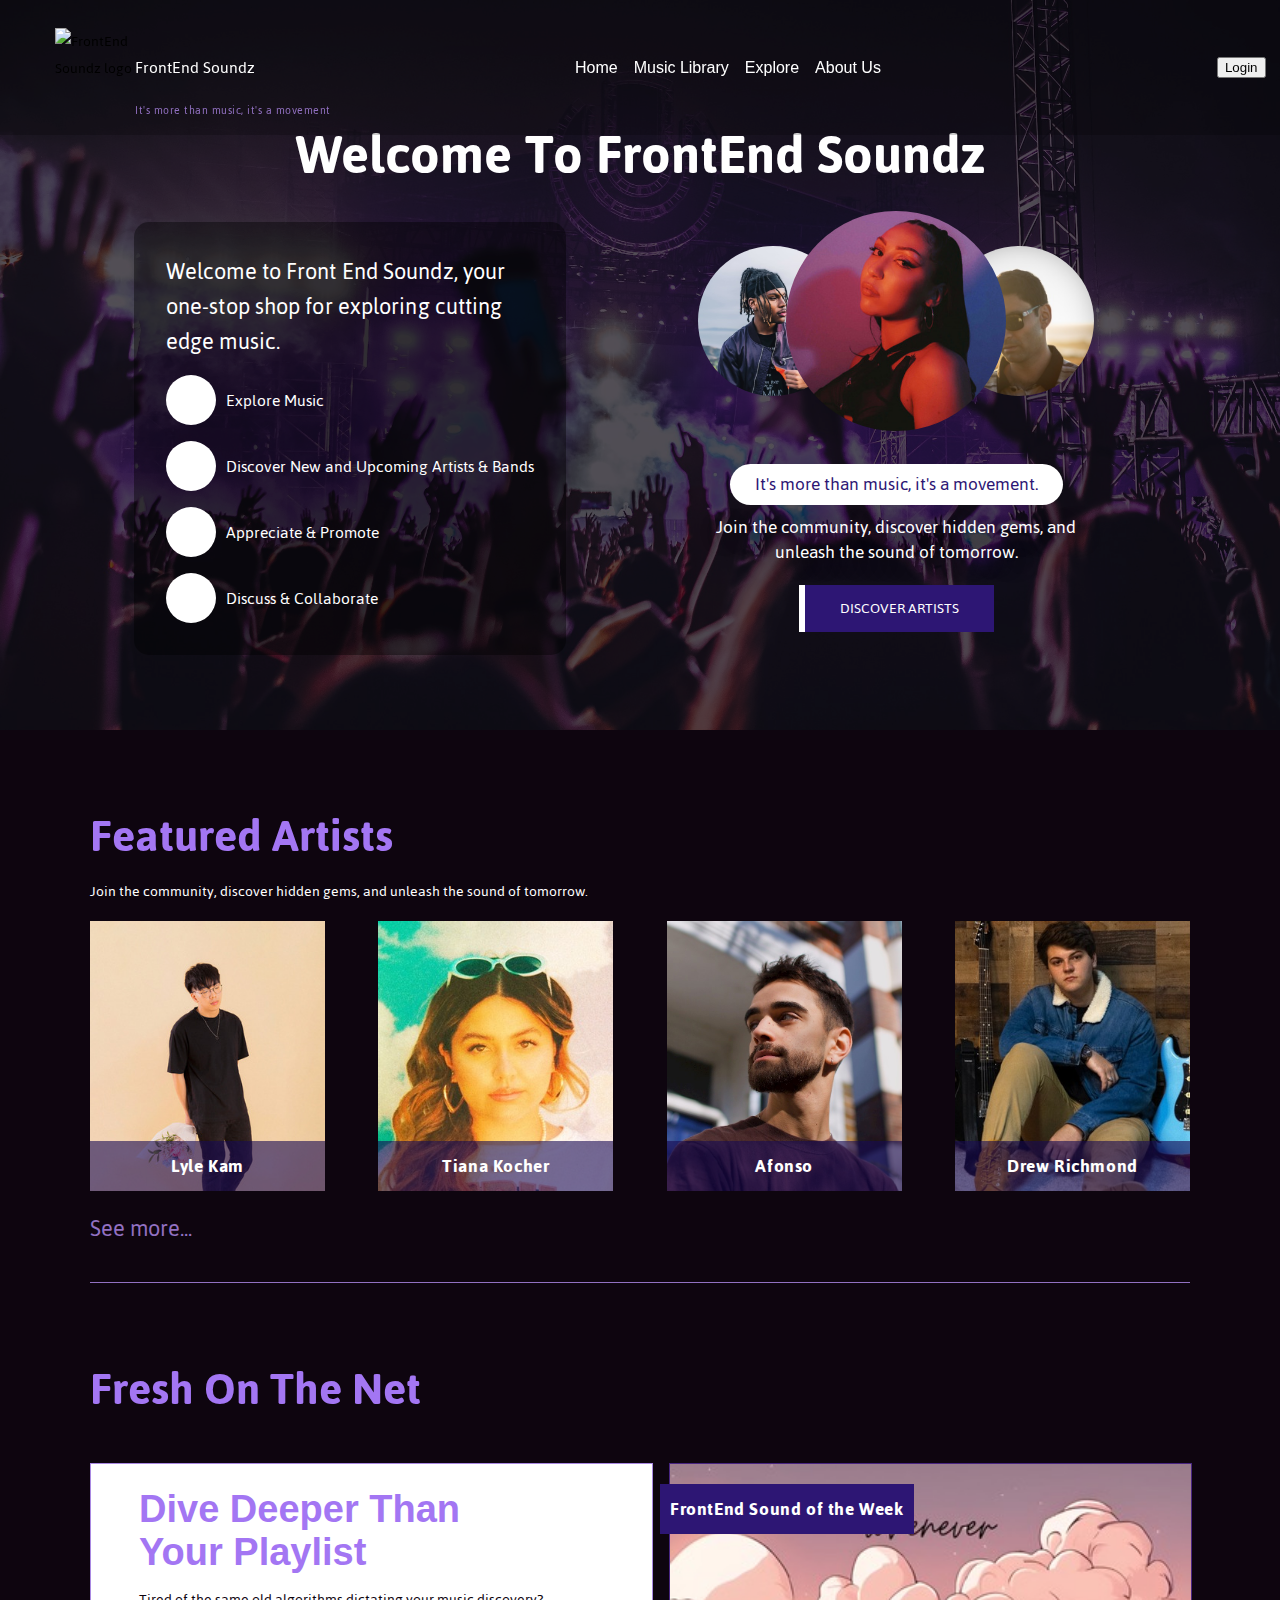
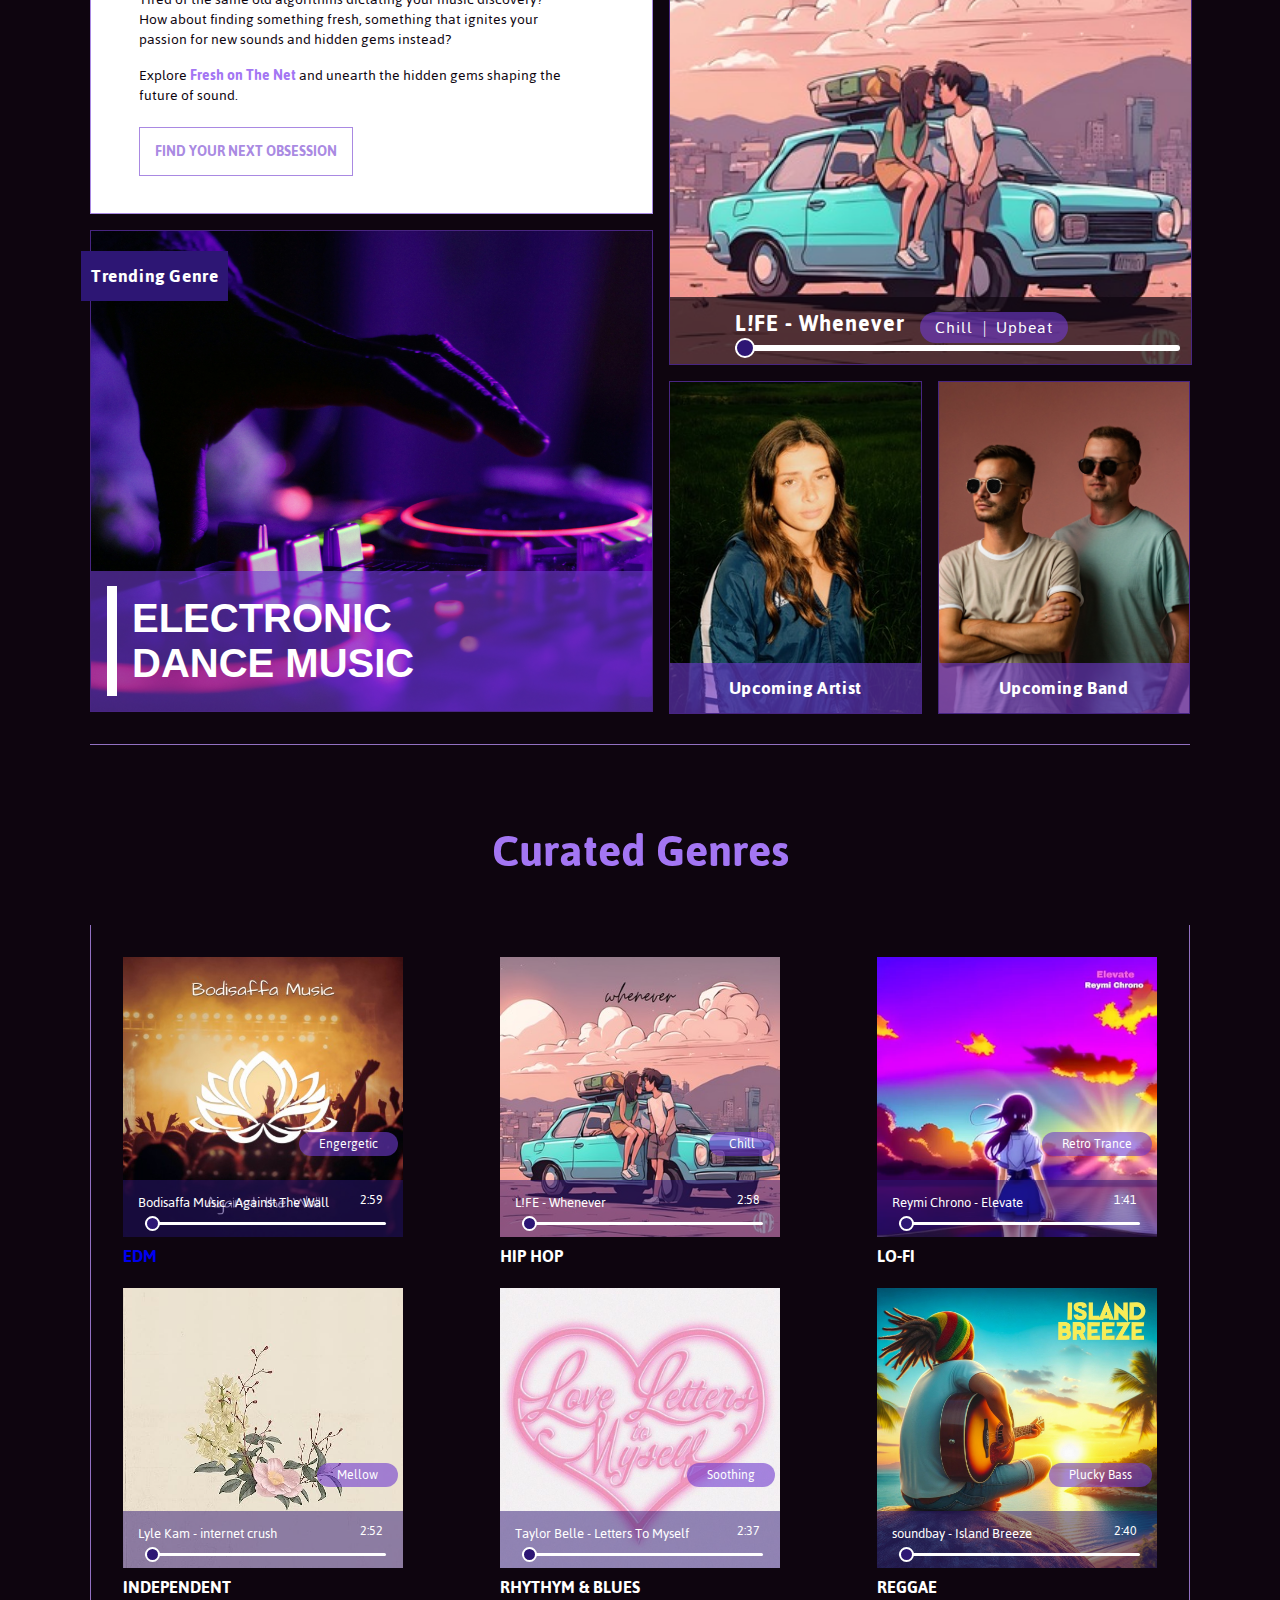
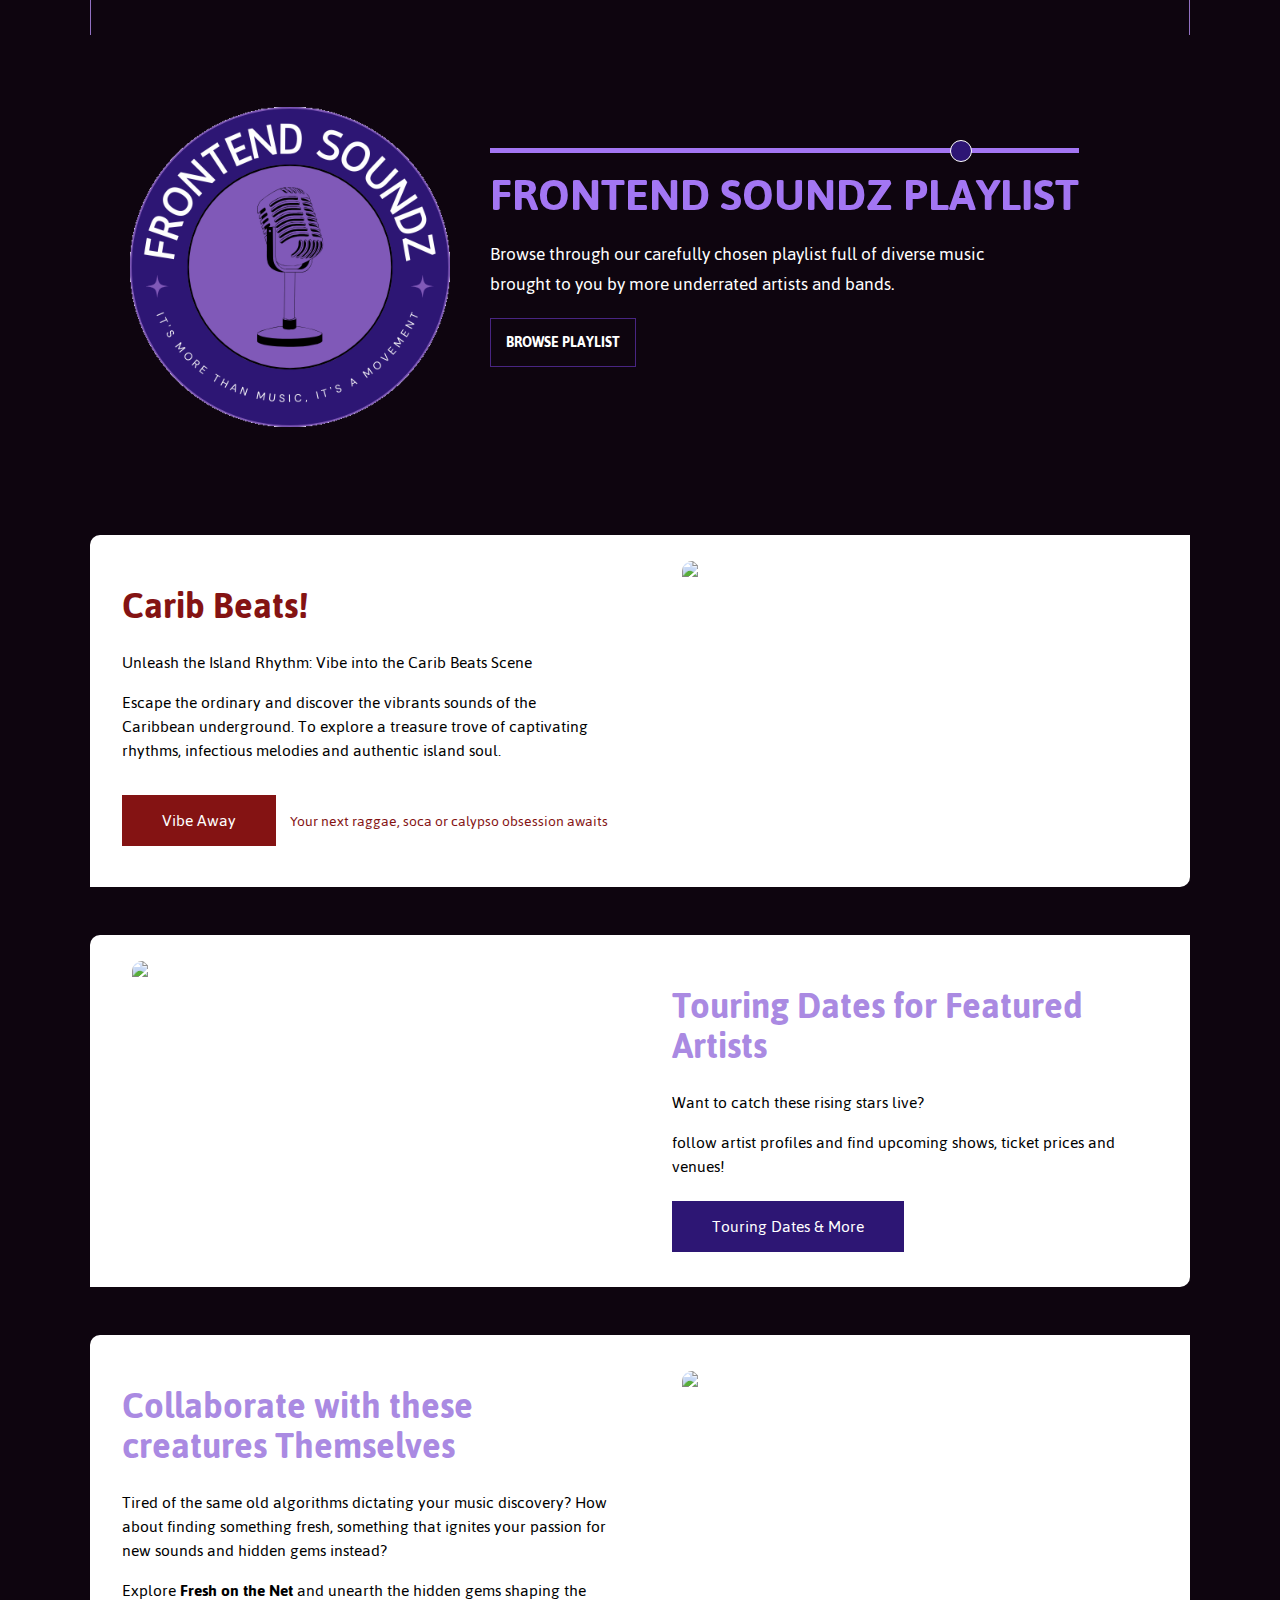
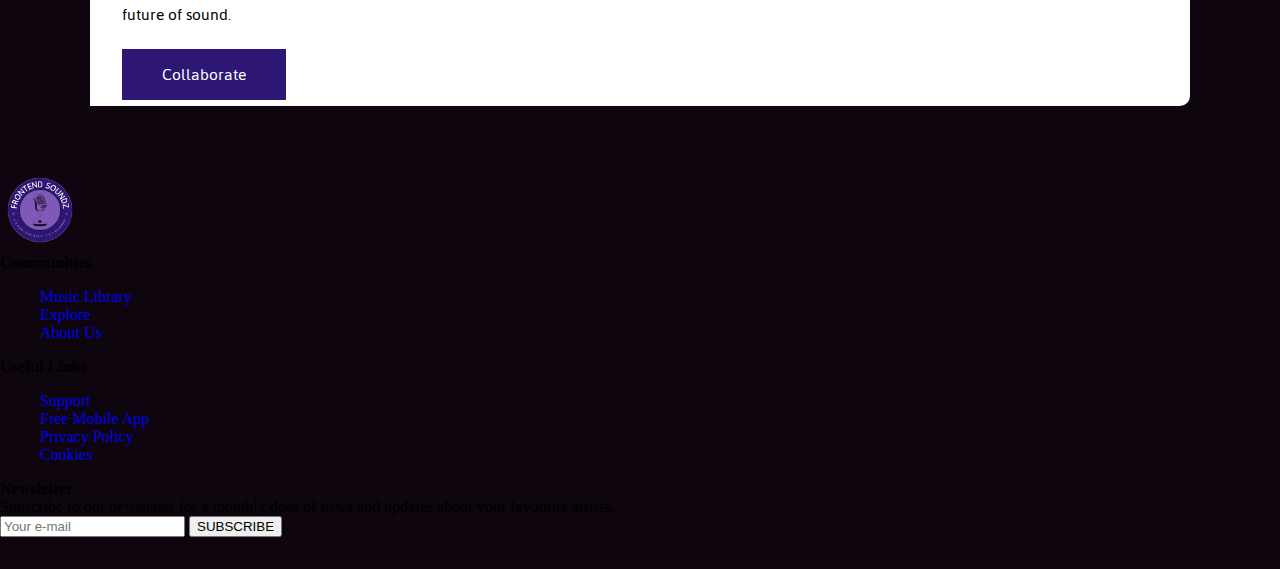
==== commit 4893b097: "Update index.html" ====
--- a/index.html
+++ b/index.html
@@ -10,18 +10,16 @@
 
     <!--Plyr CSS & JS CDN Links-->
     <link rel="stylesheet" href="https://cdn.plyr.io/3.7.8/plyr.css" />
+    
     <script src="https://cdn.plyr.io/3.7.8/plyr.polyfilled.js"></script>
 
     <script src="https://kit.fontawesome.com/63d3360e1a.js" crossorigin="anonymous"></script>
     <script src="https://kit.fontawesome.com/b5390d3db8.js" crossorigin="anonymous"></script>
-
+    
     
     <style>
         @import url('https://fonts.googleapis.com/css2?family=Istok+Web:ital,wght@0,400;0,700;1,400;1,700&family=Jaldi:wght@400;700&family=Lato:ital,wght@0,100;0,300;0,400;0,700;0,900;1,100;1,300;1,400;1,700;1,900&family=Noto+Sans:ital,wght@0,100..900;1,100..900&display=swap');
     </style>
-
-    <link rel="stylesheet" href="https://cdnjs.cloudflare.com/ajax/libs/font-awesome/4.7.0/css/font-awesome.min.css">
-    <link rel="stylesheet" href="Footer Style.css">
 </head>
 <body>
 
@@ -52,9 +50,42 @@
             <!-- User login|sign up -->
             <div class="navibar-user-space">
                 <i class="fa-solid fa-user" style="color: #fcfcfc;"></i> 
-                <a class="login-btn" href="login.html">Login</a>
+                <!-- <a class="login-btn" href="login.html">Login</a>
+                <button onclick="myFunction()">login</button> -->
+                
+
+                <button id="login-btn" onclick="document.getElementById('id01').style.display='block'" style="width:auto;">Login</button>
+                
+                <div id="login" class="modal">
+                  
+                  <form class="modal-content animate" action="/action_page.php" method="post">
+                    
+                      <span onclick="document.getElementById('id01').style.display='none'" class="close" title="Close Modal">&times;</span>
+                      
+                    </div>
+                
+                    <div class="container">
+                      <label for="uname"><b>Username</b></label>
+                      <input type="text" placeholder="Enter Username" name="uname" required><br><br>
+                
+                      <label for="psw"><b>Password</b></label>
+                      <input type="password" placeholder="Enter Password" name="psw" required><br><br>
+                        
+                      <button type="submit">Login</button>
+                      <label>
+                        <input type="checkbox" checked="checked" name="remember"> Remember me
+                      </label>
+                    </div>
+                
+                    <div class="container" style="background-color:#f1f1f1">
+                      <button type="button" onclick="document.getElementById('id01').style.display='none'" class="cancelbtn">Cancel</button>
+                      <span class="psw">Forgot <a href="#">Forgot password?</a></span>
+                    </div>
+                  </form>
+                </div>
+                
                 <span id="welcome-back" style="display: none;">Welcome Back</span>
-            </div>
+        </div>
 
             <div class="search-bar-wrapper" onclick="searchOpen()" style="display: none;">
 
@@ -462,7 +493,7 @@
                     </div>
                 </div>
                 <div class="curated-genres-ablum-title-wrapper">
-                    <h3 class="curated-genres-ablum-title">EDM</h3>
+                <a href="EDM.html"><h3 class="curated-genres-ablum-title">EDM</h3></a>
                 </div>
             </div>
 
@@ -667,6 +698,114 @@
             </div>
         </div>
 
+            <script>
+                //Fresh On The Net - Play Button (Do not edit this button)
+let progress = document.getElementById("progress");
+let song = document.getElementById("song");
+let playIcon = document.getElementById("playIcon");
+
+let rTime = document.getElementById("rTime");
+
+song.onloadedmetadata = function(){
+    song.pause();
+    progress.max = song.duration;
+    progress.value = song.currentTime;
+}
+
+function playPause(){
+    if(playIcon.classList.contains("fa-pause")){
+        song.pause();
+        playIcon.classList.remove("fa-pause");
+        playIcon.classList.add("fa-play");
+    } else {
+        song.play();
+        playIcon.classList.add("fa-pause");
+        playIcon.classList.remove("fa-play");
+    }
+}
+
+if(song.play()){
+  setInterval(()=>{
+      progress.value = song.currentTime;
+  },500);
+}
+
+progress.onchange = function(){
+    song.play();
+    song.currentTime = progress.value;
+    playIcon.classList.add("fa-pause");
+    playIcon.classList.remove("fa-play");
+}
+                // Select all curated genres album wrappers
+const curatedGenreAlbums = document.querySelectorAll(".curated-genres-album-wrapper");
+
+curatedGenreAlbums.forEach(album => {
+    const playButton = album.querySelector(".curated-genre-song-play-button");
+    const audioElement = album.querySelector("audio");
+    const playIconElement = playButton.querySelector("i");
+    const progressBar = album.querySelector(".cgs-progress");
+    const remainingTime = album.querySelector(".remainingTime");
+
+    playButton.addEventListener("click", () => {
+      // Pause all songs
+      curatedGenreAlbums.forEach(album => {
+          const otherAudioElement = album.querySelector("audio");
+          const otherPlayButton = album.querySelector(".curated-genre-song-play-button");
+          const otherPlayIconElement = otherPlayButton.querySelector("i");
+          if (otherAudioElement !== audioElement) {
+              otherAudioElement.pause();
+              otherPlayIconElement.classList.remove("fa-pause");
+              otherPlayIconElement.classList.add("fa-play");
+              otherPlayButton.classList.remove("active");
+          }
+      });
+
+      // Toggle play/pause for the clicked song
+      if (audioElement.paused) {
+          audioElement.play();
+          playIconElement.classList.remove("fa-play");
+          playIconElement.classList.add("fa-pause");
+          playButton.classList.add("active");
+      } else {
+          audioElement.pause();
+          playIconElement.classList.remove("fa-pause");
+          playIconElement.classList.add("fa-play");
+          playButton.classList.remove("active");
+      }
+  });
+
+  audioElement.addEventListener("timeupdate", () => {
+      const progress = (audioElement.currentTime / audioElement.duration) * 100;
+      progressBar.value = progress;
+      
+      // Calculate remaining time
+      const remaining = audioElement.duration - audioElement.currentTime;
+      const minutes = Math.floor(remaining / 60);
+      const seconds = Math.floor(remaining % 60);
+      const formattedTime = `${minutes}:${seconds < 10 ? '0' : ''}${seconds}`;
+      remainingTime.textContent = formattedTime;
+  });
+
+  progressBar.addEventListener("input", () => {
+      // Calculate the new time based on the progress bar value
+      const newTime = (progressBar.value / 100) * audioElement.duration;
+      // Update the audio element's current time
+      audioElement.currentTime = newTime;
+  });
+
+  audioElement.onended = () => {
+      playIconElement.classList.remove("fa-pause");
+      playIconElement.classList.add("fa-play");
+      playButton.classList.remove("active");
+      progressBar.value = 0;
+      remainingTime.textContent = "0:00";
+  };
+});
+
+
+
+            </script>
+
         <div class="frontend-soundz-playlist-cta-wrapper">
             <div class="frontend-soundz-playlist-cta-header">
                 <div class="frontend-soundz-playlist-cta-img-wrapper">
@@ -688,9 +827,6 @@
 
 <!-- More from FrontEnd Soundz -->
 <section id="grid-section">
-
-
-
 
 <div class="grid">
      
@@ -724,7 +860,10 @@
             <p>Want to catch these rising stars live?</p>
             <p> follow artist profiles and find upcoming shows, ticket prices and venues!</p>
         </div>
-        <button id="button2">Touring Dates & More</button>
+       
+        <a id="button2" href="explore.html">Touring Dates & More</a>
+     
+        <!--A tags: Type (a) then tab--> 
 </div>
  
  <div class="card">
@@ -733,72 +872,56 @@
         <p>Tired of the same old algorithms dictating your music discovery? How about finding something fresh, something that ignites your passion for new sounds and hidden gems  instead?</p>
         <p> Explore <b>Fresh on the Net</b> and unearth the hidden gems shaping the future of sound.</p>
       </div>
-    <button id="button3">Collaborate</button>
+    <a id="button3" href="explore.html">Collaborate</a>
 </div>
  
  <div class="card">
       <img src="https://images.unsplash.com/photo-1511379938547-c1f69419868d?w=500&auto=format&fit=crop&q=60&ixlib=rb-4.0.3&ixid=M3wxMjA3fDB8MHxjb2xsZWN0aW9uLXBhZ2V8MTB8WFZwUXRnMlFmdm98fGVufDB8fHx8fA%3D%3D" alt="Acoustic Guitars">
     </div>
 </div>
-
-
-
-
-
-
+</section>   
 
 </main>
 
-<footer> 
-    </section>  
-
-     <section class="footer">
-        <div class="footer-row">
-            <div class="footer-col">
-                <h4>Company</h4>
-                <ul class="links">
-                    <li><a href="#">About Us</a></li>
-                    <li><a href="#">Jobs</a></li>
-                </ul>
-            </div>
-<div class="footer-col">
-    <h4>Communities</h4>
-    <ul class="links">
-        <li><a href="#">For Artists</a></li>
-        <li><a href="#">Music Lovers Forum</a></li>
-        <li><a href="#">Advertising</a></li>
-        <li><a href="#">Investors</a></li>
-    </ul>
-</div>
-<div class="footer-col">
-    <h4>Useful Links</h4>
-    <ul class="links">
-<li><a href="#">Support</a></li>
-<li><a href="#">Free Mobile App</a></li>
-<li><a href="#">Privacy Policy</a></li>
-<li><a href="#">Cookies</a></li>
-    </ul>
-</div>
-<div class="footer-col">
-    <h4>Newsletter</h4>
-        <p>
-            Subscribe to our newsletter for a monthly dose of news and updates about your favourite artists.
-        </p>
-        <Form action="#">
-            <input type="text" placeholder="Your e-mail" required>
-            <button type="submit">SUBSCRIBE</button>   
-        </Form>
-        <div class="icons">
-            <i class="fa-brands fa-facebook"></i>
-            <i class="fa-brands fa-instagram"></i>
-            <i class="fa-brands fa-twitter"></i>
-        </div>
-
-</div>
-        </div>
-    </section>
-</footer>
-
-<script src="script.js"></script>
+<section class="footer">
+    <div class="footer-row">
+        <div class="logo-col">
+        <a class="logo-link" href="index.html">
+            <img class="logo"  src="Images/Content/FrontEnd Soundz Logo.png" alt="">
+        </a>
+        </div>
+        <div class="footer-col">
+            <h4 class="footer-col-heading">Communities</h4>
+            <ul class="footer-links-list">
+                <li class="footer-links"><a href="#">Music Library</a></li>
+                <li class="footer-links"><a href="#">Explore</a></li>
+                <li class="footer-links"><a href="#">About Us</a></li>
+            </ul>
+        </div>
+        <div class="footer-col">
+            <h4 class="footer-col-heading">Useful Links</h4>
+            <ul class="footer-links-list">
+                <li class="footer-links"><a href="#">Support</a></li>
+                <li class="footer-links"><a href="#">Free Mobile App</a></li>
+                <li class="footer-links"><a href="#">Privacy Policy</a></li>
+                <li class="footer-links"><a href="#">Cookies</a></li>
+            </ul>
+        </div>
+        <div class="footer-col">
+            <h4 class="footer-col-heading">Newsletter</h4>
+            <div class="newsletter-wrapper">
+                <p class="newsletter-text">
+                    Subscribe to our newsletter for a monthly dose of news and updates about your favourite artists.
+                </p>
+                <form action="#">
+                    <input id="newsletterEl" type="email" placeholder="Your e-mail" required>
+                    <button type="text">SUBSCRIBE</button>
+                </form>
+            </div>
+        </div>
+    </div>
+</section>
+
+<script src="script.js" type="text/javascript"></script>
 </body>
 </html>
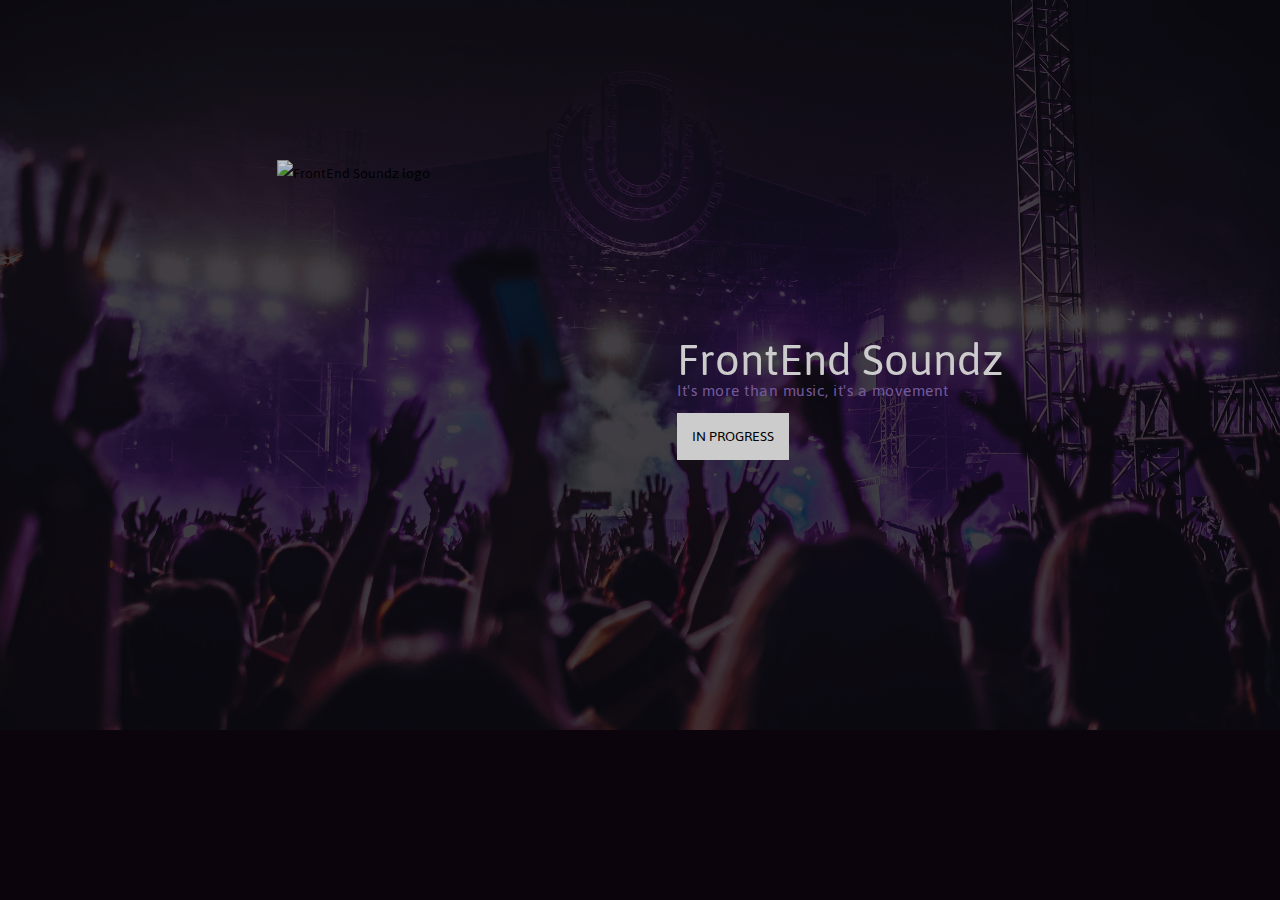
==== commit 52bb4ad7: "Rename blocker.html to index.html (Temporary)" ====
--- a/index.html
+++ b/index.html
@@ -1,927 +1,52 @@
-<!DOCTYPE html>
-<html lang="en">
-<head>
-    <meta charset="UTF-8">
-    <meta name="viewport" content="width=device-width, initial-scale=1.0">
-    <title>FrontEnd Soundz | It's More Than Music, It's A Movement</title>
-    <link rel="icon" href="Images/Content/FrontEnd Soundz Logo.png">
-
-    <link rel="stylesheet" href="styles.css">
-
-    <!--Plyr CSS & JS CDN Links-->
-    <link rel="stylesheet" href="https://cdn.plyr.io/3.7.8/plyr.css" />
-    
-    <script src="https://cdn.plyr.io/3.7.8/plyr.polyfilled.js"></script>
-
-    <script src="https://kit.fontawesome.com/63d3360e1a.js" crossorigin="anonymous"></script>
-    <script src="https://kit.fontawesome.com/b5390d3db8.js" crossorigin="anonymous"></script>
-    
-    
-    <style>
-        @import url('https://fonts.googleapis.com/css2?family=Istok+Web:ital,wght@0,400;0,700;1,400;1,700&family=Jaldi:wght@400;700&family=Lato:ital,wght@0,100;0,300;0,400;0,700;0,900;1,100;1,300;1,400;1,700;1,900&family=Noto+Sans:ital,wght@0,100..900;1,100..900&display=swap');
-    </style>
-</head>
-<body>
-
-<!--(Navbar & Hero Content) Dellonte's Lair-->
-    <header>
-    <div class="bg-overlay"></div>
-
-     <div class="space" id="space">
-        
-        <div class="logo-wrapper">
-            <img class="logo" src="https://github.com/JoshLanderz19/CW3---Front-End-Soundz-Repository/blob/main/FrontEnd%20Soundz%20Logo.png?raw=true" alt="FrontEnd Soundz logo">
-            <p class="logo-name">FrontEnd Soundz
-                <span class="logo-span" id="logo-span">It's more than music, it's a movement</span>
-            </p>
-        </div>
-
-        <div class="navibar-menu-space">
-            
-            <ul class="navibar-menu-list">
-                <li class="navibar-menu-list-item"><a href="index.html">Home</a></li>
-                <li class="navibar-menu-list-item"><a href="music library.html"> Music Library</a></li>
-                <li class="navibar-menu-list-item"><a href="Explore.html">Explore</a></li>
-                <li class="navibar-menu-list-item"><a href="about.html">About Us</a></li>
-            </ul>
-        </div>
-              
-        <div class="search-and-user-wrapper">
-            <!-- User login|sign up -->
-            <div class="navibar-user-space">
-                <i class="fa-solid fa-user" style="color: #fcfcfc;"></i> 
-                <!-- <a class="login-btn" href="login.html">Login</a>
-                <button onclick="myFunction()">login</button> -->
-                
-
-                <button id="login-btn" onclick="document.getElementById('id01').style.display='block'" style="width:auto;">Login</button>
-                
-                <div id="login" class="modal">
-                  
-                  <form class="modal-content animate" action="/action_page.php" method="post">
-                    
-                      <span onclick="document.getElementById('id01').style.display='none'" class="close" title="Close Modal">&times;</span>
-                      
-                    </div>
-                
-                    <div class="container">
-                      <label for="uname"><b>Username</b></label>
-                      <input type="text" placeholder="Enter Username" name="uname" required><br><br>
-                
-                      <label for="psw"><b>Password</b></label>
-                      <input type="password" placeholder="Enter Password" name="psw" required><br><br>
-                        
-                      <button type="submit">Login</button>
-                      <label>
-                        <input type="checkbox" checked="checked" name="remember"> Remember me
-                      </label>
-                    </div>
-                
-                    <div class="container" style="background-color:#f1f1f1">
-                      <button type="button" onclick="document.getElementById('id01').style.display='none'" class="cancelbtn">Cancel</button>
-                      <span class="psw">Forgot <a href="#">Forgot password?</a></span>
-                    </div>
-                  </form>
-                </div>
-                
-                <span id="welcome-back" style="display: none;">Welcome Back</span>
-        </div>
-
-            <div class="search-bar-wrapper" onclick="searchOpen()" style="display: none;">
-
-                <input id="searchEl" class="openSearchEl" type="text" placeholder="">
-
-                 <i id="search-bar-new-icon" class="fa-solid fa-magnifying-glass" style="color:#ffffff;"></i>
-            </div>
-        </div>
-    </div>
-
-
-    <div class="hero-wrapper">
-        <!--Welcome Message-->
-        <div class="hero-welcome-wrapper">
-            <h1 class="hero-welcome-heading">Welcome To FrontEnd Soundz</h1>
-        </div>
-
-        <!--Hero Content-->
-        <div class="hero-content">
-
-            <!--Welcome Pitch Wrapper (Done)-->
-            <div class="welcome-pitch-wrapper">
-                <div class="welcome-pitch-message-wrapper">
-                    <h3 class="welcome-pitch-message">Welcome to Front End Soundz, your<br>one-stop shop for exploring cutting<br> edge music.
-                    </h3>
-                </div>
-
-                <div class="welcome-pitch-points-wrapper">
-                    <ul class="welcome-pitch-points-list">
-                        <!--Point 1-->
-                        <li class="welcome-pitch-points">
-                            <span class="icon-wrapper">
-                                <i class="fa-solid fa-compact-disc"></i>
-                            </span>
-                            Explore Music
-                        </li>
-
-                        <!--Point 2-->
-                        <li class="welcome-pitch-points">
-                            <span class="icon-wrapper">
-                                <i class="fa-solid fa-wand-magic-sparkles"></i>
-                            </span>
-                            Discover New and Upcoming Artists & Bands
-                        </li>
-
-                        <!--Point 3-->
-                        <li class="welcome-pitch-points">
-                            <span class="icon-wrapper">
-                                <i class="fa-solid fa-bullhorn"></i>
-                            </span>
-                            Appreciate & Promote
-                        </li>
-
-                        <!--Point 4-->
-                        <li class="welcome-pitch-points">
-                            <span class="icon-wrapper">
-                                <i class="fa-solid fa-comment-dots"></i>
-                            </span>
-                            Discuss & Collaborate
-                        </li>
-                    </ul>
-                </div>
-            </div>
-
-            <!--Artist Display & Call To Action Wrapper-->
-            <div class="artist-display-cta-wrapper">    
-                <div class="artist-display-wrapper">
-                    <img class="artist-display-img" src="Images/Artists Images/Xan Griffin.JPG" alt="Xan Griffin" class="artist-display-img">
-                    <img class="artist-display-img" src="Images/Artists Images/Taylor Belle.jpg" alt="Taylor Belle" class="artist-display-img">
-                    <img class="artist-display-img" src="Images/Artists Images/Nico Anuch.jpg" alt="Nico Anuch" class="artist-display-img">
-                </div>
-
-                <div class="cta-wrapper">
-                    <p class="cta-text">
-                        <span class="cta-text-span">It's more than music, it's a movement.</span>
-                    Join the community, discover hidden gems, and<br>unleash the sound of tomorrow.
-                    </p>
-
-                    <div class="cta-btn-wrapper">
-                        <a class="cta-btn" href="Explore.html">Discover Artists</a>
-                    </div>
-                </div>
-            </div>
-        </div>
-
-
-    </div>
-
-    </header>    
-
-    
-<main>
-
-    <!--Featured Artists (Simone)-->
-    <section class="featured-artists-section">
-        <!--Section Title (FEATURED ARTISTS)-->
-        <div class="section-header">
-            <h1 class="section-heading">Featured Artists</h1>
-
-            <p class="section-description">
-                Join the community, discover hidden gems, and unleash the sound of tomorrow.
-            </p>
-        </div>
-
-        <div class="featured-artists-card-wrapper">
-
-            <!--Featured Artists #1 - Lyle Kam-->
-            <div class="featured-artists-card">
-                <div class="fotn-card-label-wrapper">
-                    <h4 class="fotn-card-label">Lyle Kam</h4>
-                    <p class="featured-artists-bio-text">Followers: 47.6K</p>
-                    <p class="featured-artists-bio-text">Mood: Upbeat</p>
-                    <p class="featured-artists-bio-text">Genres of Focus: Alt Indie, Pop</p>
-                    <p class="featured-artists-bio-text">Residence: Toronto, USA</p>
-
-                    <div class="social-media-wrapper">
-                        <a target="_blank" href="https://open.spotify.com/artist/3tpxZOPwm3IFQo00wq6hNd?si=4BSyEF3FRVuic6n8JmSBFA" class="icon-button spotify">
-                            <i class="fab fa-spotify"></i>
-                            <span></span>
-                        </a>
-                        <a target="_blank" href="https://www.instagram.com/lylekam/" class="icon-button instagram">
-                            <i class="fab fa-instagram"></i>
-                            <span></span>
-                        </a>
-                        <a target="_blank" href="https://twitter.com/KamLyle" class="icon-button twitter">
-                            <i class="fa-brands fa-x-twitter"></i>
-                            <span></span>
-                        </a>
-                    </div>
-                </div>        
-                <div class="featured-artist-img-wrapper">
-                    <img src="Images/Artists Images/Lyle Kam (2).jpg" alt="Photo of Lyle Kam">
-                </div>
-            </div>
-
-            <!--Featured Artists #2 - Tiana Kocher-->
-            <div class="featured-artists-card">
-                <div class="fotn-card-label-wrapper">
-                    <h4 class="fotn-card-label">Tiana Kocher</h4>
-                    <p class="featured-artists-bio-text">Followers: 195.2K</p>
-                    <p class="featured-artists-bio-text">Mood: Relaxing</p>
-                    <p class="featured-artists-bio-text">Genres of Focus: Pop, R&B</p>
-                    <p class="featured-artists-bio-text">Residence: Los Angeles, USA</p>
-
-                    <div class="social-media-wrapper">
-                        <a target="_blank" href="https://open.spotify.com/artist/0aQl6dYFpdEuGuRVzcUBE6?si=r2c5gGrOTPWVW_XZE5whug" class="icon-button spotify">
-                            <i class="fab fa-spotify"></i>
-                            <span></span>
-                        </a>
-                        <a target="_blank" href="https://www.instagram.com/tianakocher/" class="icon-button instagram">
-                            <i class="fab fa-instagram"></i>
-                            <span></span>
-                        </a>
-                        <a target="_blank" href="https://twitter.com/tianakocher" class="icon-button twitter">
-                            <i class="fa-brands fa-x-twitter"></i>
-                            <span></span>
-                        </a>
-                    </div>
-                </div>        
-                <div class="featured-artist-img-wrapper">
-                    <img src="Images/Artists Images/Tiana Kocher.jpg" alt="Photo of Tiana Kocher">
-                </div>
-            </div>
-
-            <!--Featured Artists #3 - Afonso-->
-            <div class="featured-artists-card">
-                <div class="fotn-card-label-wrapper">
-                    <h4 class="fotn-card-label">Afonso</h4>
-                    <p class="featured-artists-bio-text">Followers: 195.2K</p>
-                    <p class="featured-artists-bio-text">Mood: Groovy</p>
-                    <p class="featured-artists-bio-text">Genres of Focus: R&B, Jazz</p>
-                    <p class="featured-artists-bio-text">Residence: Portugal</p>
-
-                    <div class="social-media-wrapper">
-                        <a target="_blank" href="https://open.spotify.com/artist/19ZWrFOuK5OEk7SaALa6fr?si=2s_GO378StaxSz8Xnm8L-g" class="icon-button spotify">
-                            <i class="fab fa-spotify"></i>
-                            <span></span>
-                        </a>
-                        <a target="_blank" href="https://www.instagram.com/a.fonso/" class="icon-button instagram">
-                            <i class="fab fa-instagram"></i>
-                            <span></span>
-                        </a>
-                        <a target="_blank" href="https://www.facebook.com/afonsomusic/" class="icon-button facebook">
-                            <i class="fa-brands fa-facebook"></i>
-                            <span></span>
-                        </a>
-                    </div>
-                </div>        
-                <div class="featured-artist-img-wrapper">
-                    <img src="Images/Artists Images/Afonso.jpg" alt="Photo of Afonso">
-                </div>
-            </div>
-
-            <!--Featured Artists #3 - Drew Richmond-->
-            <div class="featured-artists-card">
-                <div class="fotn-card-label-wrapper">
-                    <h4 class="fotn-card-label">Drew Richmond</h4>
-                    <p class="featured-artists-bio-text">Followers: 195.2K</p>
-                    <p class="featured-artists-bio-text">Mood: Soothing</p>
-                    <p class="featured-artists-bio-text">Genres of Focus: EDM, Alt Indie, Rock</p>
-                    <p class="featured-artists-bio-text">Residence: Nashville, Tennessee</p>
-
-                    <div class="social-media-wrapper">
-                        <a target="_blank" href="https://open.spotify.com/artist/0KTBOtduEU6295wJIPW0ol" class="icon-button spotify">
-                            <i class="fab fa-spotify"></i>
-                            <span></span>
-                        </a>
-                        <a target="_blank" href="https://www.tiktok.com/@drewdoesmusic" class="icon-button tiktok">
-                            <i class="fab fa-tiktok"></i>
-                            <span></span>
-                        </a>
-                        <a target="_blank" href="https://www.facebook.com/afonsomusic/" class="icon-button facebook">
-                            <i class="fa-brands fa-facebook"></i>
-                            <span></span>
-                        </a>
-                    </div>
-                </div>        
-                <div class="featured-artist-img-wrapper">
-                    <img src="Images/Artists Images/Drew Richmond.jpg" alt="Photo of Drew Richmond">
-                </div>
-            </div>
-
-        </div>
-
-        <div class="see-more-wrapper">
-            <a class="see-more-link" href="explore.html">See more...</a>
-        </div>
-    </section> 
-
-    <hr class="section-break-hr">
-
-
-
-    <!--Fresh On The Net (HTML DONE)-->
-    <section id="fotn-section" class="fotn-section">
-        <!--Section Title (FRESH ON THE NET)-->
-        <div class="section-header">
-            <h1 class="section-heading">Fresh On The Net</h1>
-        </div>
-        
-        <!--Fresh On The Net Content-->
-        <div class="fotn-content-wrapper">
-            <!--Container A-->
-            <div class="fotn-container-one">
-
-                <!--#1 Dive Deeper Card-->
-                <div class="fotn-card-one">
-        
-                    <div class="fotn-card-one-header">
-                       <h3 class="fotn-card-one-heading">Dive Deeper Than<br>Your Playlist</h3>
-                    </div>
-        
-                    <div class="fotn-card-one-text-wrapper">
-                        <p class="fotn-card-one-text">Tired of the same old algorithms dictating your music discovery?
-                        <br>
-                        How about finding something fresh, something that ignites your
-                        <br>
-                        passion for new sounds and hidden gems instead?</p>
-        
-                        <p class="fotn-card-one-text">Explore<span> Fresh on The Net</span> and unearth the hidden gems shaping the<br>future of sound.</p>
-                    </div>
-        
-                    <div class="fotn-card-one-link-wrapper">
-                       <a class="fotn-card-one-link" href="">Find Your Next Obsession</a>
-                    </div>
-        
-                </div>
-        
-                <!--#2 Trending Genre Card-->
-                <div class="fotn-card-two">
-        
-                    <!--Background Image with (Absolute Positioning)-->
-                    <img src="Images/Content/marcela-laskoski-YrtFlrLo2DQ-unsplash.jpg" class="fotn-card-img" alt="Photo by Marcela Laskovski [DJ using mixer]">
-                            
-                    <!--Trending Genre Label with (Absolute Positioning)-->
-                    <div class="fotn-card-label-wrapper">
-                       <h4 class="fotn-card-label">Trending Genre</h4>
-                    </div>
-                    
-                    <!--Text Underlay (Purple Box)-->
-                    <div class="fotn-card-two-text-underlay">
-                       <div class="fotn-card-two-text-wrapper">
-                           <p class="fotn-card-two-text">ELECTRONIC<br> DANCE MUSIC</p>
-                       </div>
-                    </div>
-                    <a class="see-bio-link" href="explore.html">
-                        <i class="fa fa-link"></i>
-                    </a>
-                </div>
-            </div>
-
-            <!--Container B-->
-            <div class="fotn-container-two">
-            
-                <!--#3 FrontEnd Sound of the Week Card-->
-                <div class="fotn-card-three">
-                
-                    <!--Background Album Image with (Absolute Positioning)-->
-                    <img src="Images/Song Images/L!FE - Whenever.jpg" class="fotn-card-img" alt="L!FE - Whenever | Album Cover by L!IFE">
-                    
-                    <!--FrontEnd Sound of the Week Label with (Absolute Positioning)-->
-                    <div class="fotn-card-label-wrapper">
-                       <h4 class="fotn-card-label">FrontEnd Sound of the Week</h4>
-                    </div>
- 
-                    <!--Music Play Button with (Absolute Positioning)-->
-                    <div class="play-button-wrapper">
-                        <audio id="song" style="display: none;">
-                            <source src="Audio/L!FE - Whenever [Thematic].mp3" type="audio/mp3">
-                        </audio>
-                        <div class="player-box">
-                            <p class="player-box-song-name">L!FE - Whenever
-                            <div class="player-box-song-name-spans">
-                                <span>Chill</span>|
-                                <span>Upbeat</span>
-                            </div>  
-                            </p>
-                            <button onclick="playPause()" class="music-play-button"     id="play-btn">
-                                <i class="fa fa-play" id="playIcon"></i>
-                            </button>
-                            <input type="range" value="0" id="progress">
-                        </div>
-                    </div>
-                </div>
-        
-                
-                <!--#4 Upcoming Artist & Band Card-->
-                <div class="fotn-card-four">
-        
-                    <!--a) Upcoming Card [Artist]-->
-                    <div class="fotn-card-upcoming-wrapper">
-                       <!--Trending Genre Label with (Absolute Positioning)-->
-                       <div class="fotn-card-label-wrapper">
-                           <h4 class="fotn-card-label">Upcoming Artist</h4>
-                       </div>
-                       <img src="Images/Artists Images/Lily Fitts.jpg" alt="Photo of Lily Fitts">
-                       <a class="see-bio-link" href="explore.html">
-                        <i class="fa fa-link"></i>
-                       </a>
-                    </div>
-
-                    <!--b) Upcoming Card [Band]-->
-                    <div class="fotn-card-upcoming-wrapper">
-                       <!--Trending Genre Label with (Absolute Positioning)-->
-                       <div class="fotn-card-label-wrapper">
-                           <h4 class="fotn-card-label">Upcoming Band</h4>
-                       </div>                        
-                       <img src="Images/Bands Images/Diviners.png" alt="Photo of Diviners">
-                       <a class="see-bio-link" href="explore.html">
-                        <i class="fa fa-link"></i>
-                       </a>
-                    </div>
-                </div>
-                    
-            </div>
-        </div>
-    </section>
-
-    
-    <hr class="section-break-hr">
-
-    <!--Curated Genres (HTML DONE)-->
-    <section id="curated-genres-section">
-        <!--Section Title (Curated Genres)-->
-        <div class="section-header">
-            <h1 class="section-heading">Curated Genres</h1>
-        </div>
-
-        <!--Curated Genres Content-->
-        <div class="curated-genres-content-wrapper">
-
-            <!--Genre: EDM-->
-            <!--#1 Bodisaffa Music - Against The Wall (Album)-->
-            <div class="curated-genres-album-wrapper" data-song="Bodisaffa Music - Against The Wall" data-src="Audio/Bodisaffa Music - Against the Wall [Thematic].mp3">
-                <div class="curated-genres-ablum">
-                    <!--Background Album Image-->
-                    <div class="curated-genre-song-mood-wrapper">
-                        <span class="curated-genre-song-mood">Engergetic</span>
-                    </div>
-                    <img class="curated-genres-ablum-img" src="Images/Song Images/Bodaisaffa Music - Against the Wall.jpg" alt="EDM | Bodisaffa Music - Against The Wall |  Album Cover by Bodisaffa Music">
-                    
-                    <!--Music Play Button with (Absolute Positioning)-->
-                    <div class="curated-genre-player-wrapper">
-                        <audio id="curated-genre-song" style="display: none;">
-                            <source src="Audio/Bodisaffa Music - Against the Wall [Thematic].mp3" type="audio/mp3">
-                        </audio>
-                        <div class="curated-genre-song-box">
-            
-            
-                        <div class="curated-genre-song-description-wrapper">
-                            <div class="curated-genre-song-name-wrapper">
-                                <p class="curated-genre-song-name">Bodisaffa Music - Against The Wall</p>
-                            </div>
-                        </div>
-
-                        <div class="curated-genre-song-player-wrapper">
-                            <button onclick="curatedGenresPlayPause()" class="curated-genre-song-play-button" id="cgs-play-btn">
-                                <i class="fa fa-play" id="cgs-playIcon"></i>
-                            </button>
-                            
-                            <input type="range" value="0" id="cgs-progress" class="cgs-progress">
-                            </div>
-                            <p class="remainingTime" id="remainingTime">2:59</p>
-                        </div>
-                    </div>
-                </div>
-                <div class="curated-genres-ablum-title-wrapper">
-                <a href="EDM.html"><h3 class="curated-genres-ablum-title">EDM</h3></a>
-                </div>
-            </div>
-
-            <!--Genre: HIP HOP-->
-            <!--#2 L!FE - Whenever (Album)-->
-            <div class="curated-genres-album-wrapper" data-song="L!FE - Whenever" data-src="Audio/L!FE - Whenever [Thematic].mp3">
-                <div class="curated-genres-ablum">
-                    <!--Background Album Image-->
-                    <div class="curated-genre-song-mood-wrapper">
-                        <span class="curated-genre-song-mood">Chill</span>
-                    </div>
-                    <img class="curated-genres-ablum-img" src="Images/Song Images/L!FE - Whenever.jpg" alt="HIP HOP | L!FE - Whenever |  Album Cover by L!FE">
-                    
-                    <!--Music Play Button with (Absolute Positioning)-->
-                    <div class="curated-genre-player-wrapper">
-                        <audio id="curated-genre-song" style="display: none;">
-                            <source src="Audio/L!FE - Whenever [Thematic].mp3" type="audio/mp3">
-                        </audio>
-                        <div class="curated-genre-song-box">
-            
-            
-                        <div class="curated-genre-song-description-wrapper">
-                            <div class="curated-genre-song-name-wrapper">
-                                <p class="curated-genre-song-name">L!FE - Whenever</p>
-                            </div>
-                        </div>
-
-                        <div class="curated-genre-song-player-wrapper">
-                            <button onclick="curatedGenresPlayPause()" class="curated-genre-song-play-button" id="cgs-play-btn">
-                                <i class="fa fa-play" id="cgs-playIcon"></i>
-                            </button>
-                            
-                            <input type="range" value="0" id="cgs-progress" class="cgs-progress">
-                            </div>
-                            <p class="remainingTime" id="remainingTime">2:58</p>
-                        </div>
-                    </div>
-                </div>
-                <div class="curated-genres-ablum-title-wrapper">
-                    <h3 class="curated-genres-ablum-title">HIP HOP</h3>
-                </div>
-            </div>
-
-            <!--Genre: LO-FI-->
-            <!--#3 Reymi Chrono - Elevate (Album)-->
-            <div class="curated-genres-album-wrapper" data-song="Reymi Chrono - Elevate" data-src="Audio/Reymi Chrono - Elevate [Thematic].mp3">
-                <div class="curated-genres-ablum">
-                    <!--Background Album Image-->
-                    <div class="curated-genre-song-mood-wrapper">
-                        <span class="curated-genre-song-mood">Retro Trance</span>
-                    </div>
-                    <img class="curated-genres-ablum-img" src="Images/Song Images/Reymi Chrono - Elevate.jpg" alt="HIP HOP | Reymi Chrono - Elevate |  Album Cover by L!FE">
-                    
-                    <!--Music Play Button with (Absolute Positioning)-->
-                    <div class="curated-genre-player-wrapper">
-                        <audio id="curated-genre-song" style="display: none;">
-                            <source src="Audio/Reymi Chrono - Elevate [Thematic].mp3" type="audio/mp3">
-                        </audio>
-                        <div class="curated-genre-song-box">
-            
-            
-                        <div class="curated-genre-song-description-wrapper">
-                            <div class="curated-genre-song-name-wrapper">
-                                <p class="curated-genre-song-name">Reymi Chrono - Elevate</p>
-                            </div>
-                        </div>
-
-                        <div class="curated-genre-song-player-wrapper">
-                            <button onclick="curatedGenresPlayPause()" class="curated-genre-song-play-button" id="cgs-play-btn">
-                                <i class="fa fa-play" id="cgs-playIcon"></i>
-                            </button>
-                            
-                            <input type="range" value="0" id="cgs-progress" class="cgs-progress">
-                            </div>
-                            <p class="remainingTime" id="remainingTime">1:41</p>
-                        </div>
-                    </div>
-                </div>
-                <div class="curated-genres-ablum-title-wrapper">
-                    <h3 class="curated-genres-ablum-title">LO-FI</h3>
-                </div>
-            </div>
-
-            <!--Genre: INDEPENDENT (INDIE)-->
-            <!--#4 Lyle Kam - internet crush (Album)-->
-            <div class="curated-genres-album-wrapper" data-song="Lyle Kam - internet crush" data-src="Audio/Lyle Kam - internet crush [Thematic].mp3">
-                <div class="curated-genres-ablum">
-                    <!--Background Album Image-->
-                    <div class="curated-genre-song-mood-wrapper">
-                        <span class="curated-genre-song-mood">Mellow</span>
-                    </div>
-                    <img class="curated-genres-ablum-img" src="Images/Song Images/Lyle Kam - internet crush.jpg" alt="HIP HOP | Lyle Kam - internet crush |  Album Cover by L!FE">
-                    
-                    <!--Music Play Button with (Absolute Positioning)-->
-                    <div class="curated-genre-player-wrapper">
-                        <audio id="curated-genre-song" style="display: none;">
-                            <source src="Audio/Lyle Kam - internet crush [Thematic].mp3" type="audio/mp3">
-                        </audio>
-                        <div class="curated-genre-song-box">
-            
-            
-                        <div class="curated-genre-song-description-wrapper">
-                            <div class="curated-genre-song-name-wrapper">
-                                <p class="curated-genre-song-name">Lyle Kam - internet crush</p>
-                            </div>
-                        </div>
-
-                        <div class="curated-genre-song-player-wrapper">
-                            <button onclick="curatedGenresPlayPause()" class="curated-genre-song-play-button" id="cgs-play-btn">
-                                <i class="fa fa-play" id="cgs-playIcon"></i>
-                            </button>
-                            
-                            <input type="range" value="0" id="cgs-progress" class="cgs-progress">
-                            </div>
-                            <p class="remainingTime" id="remainingTime">2:52</p>
-                        </div>
-                    </div>
-                </div>
-                <div class="curated-genres-ablum-title-wrapper">
-                    <h3 class="curated-genres-ablum-title">INDEPENDENT</h3>
-                </div>
-            </div>
-
-
-            <!--Genre: RHYTHYM AND BLUES-->
-            <!--#5 Taylor Belle - Letters To Myself (Album)-->
-            <div class="curated-genres-album-wrapper" data-song="Taylor Belle - Letters To Myself" data-src="Audio/Taylor Belle - Letters To Myself [Thematic].mp3">
-                <div class="curated-genres-ablum">
-                    <!--Background Album Image-->
-                    <div class="curated-genre-song-mood-wrapper">
-                        <span class="curated-genre-song-mood">Soothing</span>
-                    </div>
-                    <img class="curated-genres-ablum-img" src="Images/Song Images/Taylor Belle - Love Letters To Myself.jpg" alt="HIP HOP | Taylor Belle - Letters To Myself |  Album Cover by L!FE">
-                    
-                    <!--Music Play Button with (Absolute Positioning)-->
-                    <div class="curated-genre-player-wrapper">
-                        <audio id="curated-genre-song" style="display: none;">
-                            <source src="Audio/Taylor Belle - Love Letters to Myself [Thematic].mp3" type="audio/mp3">
-                        </audio>
-                        <div class="curated-genre-song-box">
-            
-            
-                        <div class="curated-genre-song-description-wrapper">
-                            <div class="curated-genre-song-name-wrapper">
-                                <p class="curated-genre-song-name">Taylor Belle - Letters To Myself</p>
-                            </div>
-                        </div>
-
-                        <div class="curated-genre-song-player-wrapper">
-                            <button onclick="curatedGenresPlayPause()" class="curated-genre-song-play-button" id="cgs-play-btn">
-                                <i class="fa fa-play" id="cgs-playIcon"></i>
-                            </button>
-                            
-                            <input type="range" value="0" id="cgs-progress" class="cgs-progress">
-                            </div>
-                            <p class="remainingTime" id="remainingTime">2:37</p>
-                        </div>
-                    </div>
-                </div>
-                <div class="curated-genres-ablum-title-wrapper">
-                    <h3 class="curated-genres-ablum-title">RHYTHYM & BLUES</h3>
-                </div>
-            </div>
-
-            <!--Genre: REGGAE-->
-            <div class="curated-genres-album-wrapper" data-song="soundbay - Island Breeze (Happy Reggae Backgroound Music)" data-src="Audio/soundbay - Island Breeze (Happy Reggae Backgroound Music) [Thematic].mp3">
-                <div class="curated-genres-ablum">
-                    <!--Background Album Image-->
-                    <div class="curated-genre-song-mood-wrapper">
-                        <span class="curated-genre-song-mood">Plucky Bass</span>
-                    </div>
-                    <img class="curated-genres-ablum-img" src="Images/Song Images/soundbay - Island Breeze (Happy Reggae Background Royalty Free Music for YouTube).jpg" alt="HIP HOP | soundbay - Island Breeze (Happy Reggae Backgroound Music) |  Album Cover by L!FE">
-                    
-                    <!--Music Play Button with (Absolute Positioning)-->
-                    <div class="curated-genre-player-wrapper">
-                        <audio id="curated-genre-song" style="display: none;">
-                            <source src="Audio/soundbay - Island Breeze (Happy Reggae Backgroound Music).mp3" type="audio/mp3">
-                        </audio>
-                        <div class="curated-genre-song-box">
-            
-            
-                        <div class="curated-genre-song-description-wrapper">
-                            <div class="curated-genre-song-name-wrapper">
-                                <p class="curated-genre-song-name">soundbay - Island Breeze</p>
-                            </div>
-                        </div>
-
-                        <div class="curated-genre-song-player-wrapper">
-                            <button onclick="curatedGenresPlayPause()" class="curated-genre-song-play-button" id="cgs-play-btn">
-                                <i class="fa fa-play" id="cgs-playIcon"></i>
-                            </button>
-                            
-                            <input type="range" value="0" id="cgs-progress" class="cgs-progress">
-                            </div>
-                            <p class="remainingTime" id="remainingTime">2:40</p>
-                        </div>
-                    </div>
-                </div>
-                <div class="curated-genres-ablum-title-wrapper">
-                    <h3 class="curated-genres-ablum-title">REGGAE</h3>
-                </div>
-            </div>
-        </div>
-
-            <script>
-                //Fresh On The Net - Play Button (Do not edit this button)
-let progress = document.getElementById("progress");
-let song = document.getElementById("song");
-let playIcon = document.getElementById("playIcon");
-
-let rTime = document.getElementById("rTime");
-
-song.onloadedmetadata = function(){
-    song.pause();
-    progress.max = song.duration;
-    progress.value = song.currentTime;
-}
-
-function playPause(){
-    if(playIcon.classList.contains("fa-pause")){
-        song.pause();
-        playIcon.classList.remove("fa-pause");
-        playIcon.classList.add("fa-play");
-    } else {
-        song.play();
-        playIcon.classList.add("fa-pause");
-        playIcon.classList.remove("fa-play");
-    }
-}
-
-if(song.play()){
-  setInterval(()=>{
-      progress.value = song.currentTime;
-  },500);
-}
-
-progress.onchange = function(){
-    song.play();
-    song.currentTime = progress.value;
-    playIcon.classList.add("fa-pause");
-    playIcon.classList.remove("fa-play");
-}
-                // Select all curated genres album wrappers
-const curatedGenreAlbums = document.querySelectorAll(".curated-genres-album-wrapper");
-
-curatedGenreAlbums.forEach(album => {
-    const playButton = album.querySelector(".curated-genre-song-play-button");
-    const audioElement = album.querySelector("audio");
-    const playIconElement = playButton.querySelector("i");
-    const progressBar = album.querySelector(".cgs-progress");
-    const remainingTime = album.querySelector(".remainingTime");
-
-    playButton.addEventListener("click", () => {
-      // Pause all songs
-      curatedGenreAlbums.forEach(album => {
-          const otherAudioElement = album.querySelector("audio");
-          const otherPlayButton = album.querySelector(".curated-genre-song-play-button");
-          const otherPlayIconElement = otherPlayButton.querySelector("i");
-          if (otherAudioElement !== audioElement) {
-              otherAudioElement.pause();
-              otherPlayIconElement.classList.remove("fa-pause");
-              otherPlayIconElement.classList.add("fa-play");
-              otherPlayButton.classList.remove("active");
-          }
-      });
-
-      // Toggle play/pause for the clicked song
-      if (audioElement.paused) {
-          audioElement.play();
-          playIconElement.classList.remove("fa-play");
-          playIconElement.classList.add("fa-pause");
-          playButton.classList.add("active");
-      } else {
-          audioElement.pause();
-          playIconElement.classList.remove("fa-pause");
-          playIconElement.classList.add("fa-play");
-          playButton.classList.remove("active");
-      }
-  });
-
-  audioElement.addEventListener("timeupdate", () => {
-      const progress = (audioElement.currentTime / audioElement.duration) * 100;
-      progressBar.value = progress;
-      
-      // Calculate remaining time
-      const remaining = audioElement.duration - audioElement.currentTime;
-      const minutes = Math.floor(remaining / 60);
-      const seconds = Math.floor(remaining % 60);
-      const formattedTime = `${minutes}:${seconds < 10 ? '0' : ''}${seconds}`;
-      remainingTime.textContent = formattedTime;
-  });
-
-  progressBar.addEventListener("input", () => {
-      // Calculate the new time based on the progress bar value
-      const newTime = (progressBar.value / 100) * audioElement.duration;
-      // Update the audio element's current time
-      audioElement.currentTime = newTime;
-  });
-
-  audioElement.onended = () => {
-      playIconElement.classList.remove("fa-pause");
-      playIconElement.classList.add("fa-play");
-      playButton.classList.remove("active");
-      progressBar.value = 0;
-      remainingTime.textContent = "0:00";
-  };
-});
-
-
-
-            </script>
-
-        <div class="frontend-soundz-playlist-cta-wrapper">
-            <div class="frontend-soundz-playlist-cta-header">
-                <div class="frontend-soundz-playlist-cta-img-wrapper">
-                    <img src="Images/Content/FrontEnd Soundz Logo.png" alt="FrontEnd Soundz Logo">
-                </div>
-                <div class="frontend-soundz-playlist-cta-content">
-                    <div class="ball"></div>
-                    <h1 class="frontend-soundz-playlist-cta-title">FRONTEND SOUNDZ PLAYLIST</h1>
-                    <p class="frontend-soundz-playlist-cta-description">Browse through our carefully chosen playlist full of diverse music brought to you by more underrated artists and bands.</p>
-                    <div class="fotn-card-one-playlist-link-wrapper">
-                        <a class="fotn-card-one-link" href="music library.html">BROWSE PLAYLIST</a>
-                    </div>
-                </div>
-            </div>
-            </div>
-        </div>
-
-    </section>
-
-<!-- More from FrontEnd Soundz -->
-<section id="grid-section">
-
-<div class="grid">
-     
-    <div class="card">
-    <!--Gonna put a wrapper around your p tags to control it-->
-      <h2 style="color: rgb(132, 19, 19);">Carib Beats!</h2>
-      
-      <!--Type this out below and press tab.
-        div.p-wrapper (exactly learnt from my Second father Kevin Powell lol. man is based. FR)
-    -->
-        <div class="p-wrapper"> <!--Back to CSS for a min-->
-            <p>Unleash the Island Rhythm: Vibe into the Carib    Beats Scene</p>
-            <p> Escape the ordinary and discover the vibrants   sounds of the<br> Caribbean underground. To explore a treasure trove of captivating<br> rhythms, infectious  melodies and authentic island soul.</p>
-        </div> 
-        <button id="button1">Vibe Away</button> 
-        <span class="more-from-fs-span">Your next raggae, soca or calypso obsession awaits</span>
-    </div> 
- 
-  <div class="card">
-       <img src="https://images.unsplash.com/photo-1526394931762-90052e97b376?q=80&w=1974&auto=format&fit=crop&ixlib=rb-4.0.3&ixid=M3wxMjA3fDB8MHxwaG90by1wYWdlfHx8fGVufDB8fHx8fA%3D%3D" alt="record player">
-  </div>
- 
-  <div class="card">
-      <img src="https://images.unsplash.com/photo-1516280440614-37939bbacd81?w=500&auto=format&fit=crop&q=60&ixlib=rb-4.0.3&ixid=M3wxMjA3fDB8MHxjb2xsZWN0aW9uLXBhZ2V8N3xYVnBRdGcyUWZ2b3x8ZW58MHx8fHx8" alt="Mic">
-      
-  </div>
- 
- <div class="card">
-        <h2>Touring Dates for Featured Artists</h2>
-        <div class="p-wrapper">
-            <p>Want to catch these rising stars live?</p>
-            <p> follow artist profiles and find upcoming shows, ticket prices and venues!</p>
-        </div>
-       
-        <a id="button2" href="explore.html">Touring Dates & More</a>
-     
-        <!--A tags: Type (a) then tab--> 
-</div>
- 
- <div class="card">
-      <h2>Collaborate with these creatures Themselves</h2>
-      <div class="p-wrapper">
-        <p>Tired of the same old algorithms dictating your music discovery? How about finding something fresh, something that ignites your passion for new sounds and hidden gems  instead?</p>
-        <p> Explore <b>Fresh on the Net</b> and unearth the hidden gems shaping the future of sound.</p>
-      </div>
-    <a id="button3" href="explore.html">Collaborate</a>
-</div>
- 
- <div class="card">
-      <img src="https://images.unsplash.com/photo-1511379938547-c1f69419868d?w=500&auto=format&fit=crop&q=60&ixlib=rb-4.0.3&ixid=M3wxMjA3fDB8MHxjb2xsZWN0aW9uLXBhZ2V8MTB8WFZwUXRnMlFmdm98fGVufDB8fHx8fA%3D%3D" alt="Acoustic Guitars">
-    </div>
-</div>
-</section>   
-
-</main>
-
-<section class="footer">
-    <div class="footer-row">
-        <div class="logo-col">
-        <a class="logo-link" href="index.html">
-            <img class="logo"  src="Images/Content/FrontEnd Soundz Logo.png" alt="">
-        </a>
-        </div>
-        <div class="footer-col">
-            <h4 class="footer-col-heading">Communities</h4>
-            <ul class="footer-links-list">
-                <li class="footer-links"><a href="#">Music Library</a></li>
-                <li class="footer-links"><a href="#">Explore</a></li>
-                <li class="footer-links"><a href="#">About Us</a></li>
-            </ul>
-        </div>
-        <div class="footer-col">
-            <h4 class="footer-col-heading">Useful Links</h4>
-            <ul class="footer-links-list">
-                <li class="footer-links"><a href="#">Support</a></li>
-                <li class="footer-links"><a href="#">Free Mobile App</a></li>
-                <li class="footer-links"><a href="#">Privacy Policy</a></li>
-                <li class="footer-links"><a href="#">Cookies</a></li>
-            </ul>
-        </div>
-        <div class="footer-col">
-            <h4 class="footer-col-heading">Newsletter</h4>
-            <div class="newsletter-wrapper">
-                <p class="newsletter-text">
-                    Subscribe to our newsletter for a monthly dose of news and updates about your favourite artists.
-                </p>
-                <form action="#">
-                    <input id="newsletterEl" type="email" placeholder="Your e-mail" required>
-                    <button type="text">SUBSCRIBE</button>
-                </form>
-            </div>
-        </div>
-    </div>
-</section>
-
-<script src="script.js" type="text/javascript"></script>
-</body>
-</html>
+<!DOCTYPE html>
+<html lang="en">
+    <head>
+        <meta charset="UTF-8">
+        <meta name="viewport" content="width=device-width, initial-scale=1.0">
+        <title>FrontEnd Soundz | It's More Than Music, It's A Movement</title>
+        <link rel="icon" href="Images/Content/FrontEnd Soundz Logo.png">
+    
+        <link rel="stylesheet" href="styles.css">
+    
+        <!--Plyr CSS & JS CDN Links-->
+        <link rel="stylesheet" href="https://cdn.plyr.io/3.7.8/plyr.css" />
+        <script src="https://cdn.plyr.io/3.7.8/plyr.polyfilled.js"></script>
+    
+        <script src="https://kit.fontawesome.com/63d3360e1a.js" crossorigin="anonymous"></script>
+        <script src="https://kit.fontawesome.com/b5390d3db8.js" crossorigin="anonymous"></script>
+        
+        
+        <style>
+            @import url('https://fonts.googleapis.com/css2?family=Istok+Web:ital,wght@0,400;0,700;1,400;1,700&family=Jaldi:wght@400;700&family=Lato:ital,wght@0,100;0,300;0,400;0,700;0,900;1,100;1,300;1,400;1,700;1,900&family=Noto+Sans:ital,wght@0,100..900;1,100..900&display=swap');
+        </style>
+    </head>
+<body>
+    <header>
+        <div class="bg-overlay"></div>
+    
+         <div class="space" id="space" style="height: 100%;">
+        </div>
+    
+    
+        <div class="hero-wrapper" id="blocker-hero-wrapper">
+
+            <div class="logo-wrapper" id="blocker-logo-wrapper">
+                <img class="logo" src="https://github.com/JoshLanderz19/CW3---Front-End-Soundz-Repository/blob/main/FrontEnd%20Soundz%20Logo.png?raw=true" alt="FrontEnd Soundz logo">
+                <p class="logo-name">FrontEnd Soundz
+                    <span class="logo-span" id="logo-span">It's more than music, it's a movement</span>
+                </p>
+                <p class="site-progress">IN PROGRESS</p>
+            </div>
+    
+        </div>
+        <audio id="auto-audio" src="Audio/Lyle Kam - internet crush [Thematic].mp3" loop="loop"></audio>
+
+
+        <script>
+            window.onload = function() {
+    document.getElementById("auto-audio").play();
+}
+        </script>
+        </header>
+</body>
+</html>
--- a/styles.css
+++ b/styles.css
@@ -1,5 +1,5 @@
 /*
-Line 1226: Music Library Page
+Line 1638: Music Library Page
 */
 
 
@@ -32,6 +32,7 @@
     padding: 0;
     box-sizing: border-box;
     background-color: var(--black-currant);
+    padding-bottom: 0;
 }
 
 header {
@@ -71,6 +72,43 @@
 
 ul, li {
     list-style-type: none;
+}
+
+#blocker-hero-wrapper {
+    display: grid;
+    place-content: center;
+    justify-content: center;
+    margin-top: 10rem;
+    position: relative;
+}
+
+#blocker-logo-wrapper .logo {
+    width: 400px;
+    height: 400px;
+}
+
+#blocker-logo-wrapper {
+    position: relative;
+}
+
+#blocker-logo-wrapper .logo-name {
+    position: relative;
+    font-size: 50px;
+    line-height: 35px;
+    font-family: var(--ff-Jaldi);
+}
+
+#blocker-logo-wrapper .logo-span {
+    bottom: -30px;
+    font-size: 18px;
+}
+
+.site-progress {
+    background-color: white;
+    padding: 10px 15px;
+    position: absolute;
+    bottom: 100px;
+    left: 400px;
 }
 
 .hero-wrapper {
@@ -409,12 +447,13 @@
 .navibar-menu-list-item {
     width: max-content;
 }
-
-.navibar-menu-list-item a, .login-btn {
-    color: white;
-}
-
-.navibar-menu-list-item a:visited, .login-btn:visited {
+#login-btn{background: none;border:none;outline: solid 0.1px white;}
+
+.navibar-menu-list-item a, #login-btn {
+    color: white;
+}
+
+.navibar-menu-list-item a:visited, #login-btn:visited {
     color: white;
 }
 
@@ -423,6 +462,73 @@
     outline: none;
 }
 
+/* The Modal (background) */
+.modal {
+    display: none; /* Hidden by default */
+    position: fixed; /* Stay in place */
+    z-index: 1; /* Sit on top */
+    left: 0;
+    top: 0;
+    width: 100%; /* Full width */
+    height: 100%; /* Full height */
+    overflow: auto; /* Enable scroll if needed */
+    background-color: rgb(0,0,0); /* Fallback color */
+    background-color: rgba(0,0,0,0.4); /* Black w/ opacity */
+    padding-top: 60px;
+  }
+  
+  /* Modal Content/Box */
+  .modal-content {
+    background-color: #fefefe;
+    margin: 5px auto; /* 15% from the top and centered */
+    border: 1px solid #888;
+    width: 80%;
+    height: 80%;
+    /* Could be more or less, depending on screen size */
+  }
+  
+  .container 
+  {height: 40%;
+    text-align: justify;
+    
+    
+   
+  ;}
+
+    
+  /* The Close Button */
+  .close {
+    /* Position it in the top right corner outside of the modal */
+    position: absolute;
+    right: 25px;
+    top: 0;
+    color: #000;
+    font-size: 35px;
+    font-weight: bold;
+  }
+  
+  /* Close button on hover */
+  .close:hover,
+  .close:focus {
+    color: red;
+    cursor: pointer;
+  }
+  
+  /* Add Zoom Animation */
+  .animate {
+    -webkit-animation: animatezoom 0.6s;
+    animation: animatezoom 0.6s
+  }
+  
+  @-webkit-keyframes animatezoom {
+    from {-webkit-transform: scale(0)}
+    to {-webkit-transform: scale(1)}
+  }
+  
+  @keyframes animatezoom {
+    from {transform: scale(0)}
+    to {transform: scale(1)}
+  }
 
 
 /*Start of Main Content*/
@@ -1076,7 +1182,12 @@
 }
 
 
-.grid #button2, #button3 {
+
+    /* padding: 10px;
+    margin: 4px; */
+
+
+#button2, #button3 {
     background-color: var(--darker-blue-primary);
     color: white;
     min-width: 230px;
@@ -1328,6 +1439,7 @@
     padding: 0px 15px;
     color: var(--darker-blue-primary);
     font-family: var(--ff-Jaldi);
+    z-index: 1;
 }
 
 .frontend-soundz-playlist-preview-player-box {
@@ -1336,9 +1448,10 @@
     gap: 1.5rem;
 }
 
-.frontend-soundz-playlist-preview-player-box .curated-genre-song-play-button {
+.frontend-soundz-playlist-preview-player-box .fes-playlist-btn {
     cursor: pointer;
     display: flex;
+    justify-content: center;
     align-items: center;
     border: none;
     background: none;
@@ -1348,32 +1461,32 @@
     width: 100%;
 }
 
-.frontend-soundz-playlist-preview-player-box .curated-genre-song-play-button i {
+.frontend-soundz-playlist-preview-player-box .fes-playlist-btn i {
     color: var(--darker-blue-primary);
     font-size: 22px;
 }
 
-.frontend-soundz-playlist-preview-player-box #cgs-progress {
-    background-color: var(--genre-edm-purple);
+.frontend-soundz-playlist-c2 {
+    width: 100%;
+    display: grid;
+    place-content: start;
+    justify-content: center;
+}
+
+.frontend-soundz-playlist-c2-header {
+    display: flex;
+    align-items: center;
+    justify-content: center;
     margin: 0;
-}
-
-.frontend-soundz-playlist-c2 {
-    outline: var(--outline);
-    width: 100%;
-    display: grid;
-}
-
-.frontend-soundz-playlist-c2-header {
-    display: flex;
-    align-items: center;
-    justify-content: center;
+    padding: 0;
+    gap: 1rem;
 }
 
 .frontend-soundz-playlist-c2-logo-wrapper img {
     object-fit: cover;
-    width: 200px;
-    height: 200px;
+    width: 180px;
+    height: 180px;
+    margin-left: -20px;
 }
 
 .frontend-soundz-playlist-heading {
@@ -1385,6 +1498,129 @@
 
 .frontend-soundz-playlist-heading span {
     color: white;
+}
+
+.frontend-soundz-playlist-list-wrapper {
+    display: grid;
+    width: 100%;
+}
+
+.frontend-soundz-playlist-list {
+    width: 100%;
+    margin: 0;
+    padding: 0;
+    display: grid;
+    gap: 10px;
+}
+
+.frontend-soundz-playlist-list-element {
+    margin: 0;
+    padding: 0;
+    position: relative;
+}
+
+.frontend-soundz-playlist-list-element-content-wrapper {
+    background-color: var(--darker-blue-primary);
+    padding: 10px;
+    border-radius: 5px;
+    display: flex;
+    gap: 1rem;
+    height: 50px;
+}
+
+.frontend-soundz-playlist-list-element-content-img-wrapper {
+    position: relative;
+}
+
+.frontend-soundz-playlist-list-element:hover .fes-list-btn {
+    display: flex;
+}
+
+.fes-list-btn {
+    cursor: pointer;
+    display: none;
+    justify-content: center;
+    align-items: center;
+    position: absolute;
+    top: 50%;
+    left: 50%;
+    transform: translate(-50%, -50%);
+    margin: 0 auto;
+    border: none;
+    background-color: var(--genre-edm-purple);
+    border-radius: 50%;
+    width: 35px;
+    height: 35px;
+}
+
+.fes-list-btn i {
+    position: absolute;
+    font-size: 20px;
+    top: 50%;
+    left: 55%;
+    transform: translate(-50%, -50%);
+    color: white;
+}
+
+.frontend-soundz-playlist-list-element-content-img-wrapper img {
+    object-fit: cover;
+    width: 50px;
+    height: 50px;
+}
+
+.frontend-soundz-playlist-list-element-content {
+    display: grid;
+    position: relative;
+    width: 100%;
+    overflow: hidden;
+}
+
+.frontend-soundz-playlist-list-element::after {
+    content: "";
+    position: absolute;
+    top: 0;
+    right: 0;
+    bottom: 0;
+    opacity: 0.5;
+    z-index: -1;
+    width: 100%;  /* Covers a quarter of the width */
+    background-image: url('Images/Song Images/Bodaisaffa Music - Against the Wall.jpg');
+    background-size: cover;
+    background-position: center;
+    background-repeat: no-repeat;
+}
+
+.frontend-soundz-playlist-list-element-song-details-wrapper {
+    display: flex;
+    place-content: space-between;
+}
+
+.frontend-soundz-playlist-list-element-song-details {
+    line-height: 20px;
+    display: grid;
+    place-content: center;
+}
+
+.frontend-soundz-playlist-list-element-song-details > *  {
+    font-family: var(--ff-Jaldi);
+    margin: 0;
+    padding: 0;
+}
+
+.frontend-soundz-playlist-list-element-song-name {
+    font-size: 18px;
+}
+
+.frontend-soundz-playlist-list-element-artitst-name {
+    font-size: 14px;
+}
+.frontend-soundz-playlist-list-element-song-genre-wrapper {
+    line-height: 15px;
+}
+
+.frontend-soundz-playlist-list-element-song-genre {
+    font-family: var(--ff-Jaldi);
+    font-weight: bold;
 }
 
 
@@ -1450,6 +1686,12 @@
     color: white;
 }
 
+.frontend-soundz-playlist-list-element-content .frontend-soundz-playlist-preview-mood-wrapper {
+    width: fit-content;
+    position: absolute;
+    right: -0px;
+    bottom: 0px;
+}
 
 /**/
 
@@ -1517,3 +1759,203 @@
     line-height: 30px;
 }
 
+#fes-progress {
+    -webkit-appearance: none;
+    width: 100%;
+    height: 3px;
+    background-color: var(--genre-edm-purple);
+    border-radius: 4px;
+    cursor: pointer;
+}
+
+#fes-progress::-webkit-slider-thumb {
+    -webkit-appearance: none;
+    width: 15px;
+    height: 15px;
+    border-radius: 50%;
+    background-color: var(--darker-blue-primary);
+    border: 2px solid #fff;
+}
+
+
+#fes-remaining-time {
+    position: absolute;
+    right: 20px;
+    bottom: 25px;
+    font-size: 14px;
+    font-family: var(--ff-Jaldi);
+}
+
+
+
+/*Footer*/
+.footer {
+    min-height: 200px;
+    background-color: var(--darker-blue-primary-nav-transparent);
+    background-image: url('Images/Content/bogomil-mihaylov-ekHSHvgr27k-unsplash.jpg');
+    background-repeat: no-repeat;
+    background-size: cover;
+    background-position: center 20%;
+    border-radius: 6px;
+    padding: 60px 60px 360px 60px;
+    margin: 0;
+    margin-top: 15rem;
+}
+
+.footer .footer-row {
+    display: flex;
+    flex-wrap: wrap;
+    justify-content: center;
+    margin: 0;
+    padding: 0;
+}
+
+.footer-col {
+    width: calc(25% - 20px); /* Adjust width as needed */
+    display: grid;
+    gap: 10px;
+    justify-content: left;
+    margin: 0;
+    padding: 0;
+    place-content: start;
+    height: 205px;
+}
+
+.footer-col:last-child {
+  display: grid;
+  place-content: start;
+}
+
+.newsletter-wrapper {
+    display: grid;
+    align-items: flex-start;
+    place-content: start;
+    gap: 0px;
+}
+
+.newsletter-text {
+    font-family: var(--ff-Jaldi);
+    line-height: 20px;
+}
+
+#newsletterEl {
+    color: white;
+    font-family: var(--ff-Jaldi);
+}
+
+#newsletterEl::placeholder {
+    color: var(--light-purple-primary);
+}
+
+.logo-col {
+    display: grid;
+    margin-right: 5rem;
+    height: 100%;
+}
+
+.logo-link {
+    margin-top: -28px;
+}
+
+.footer-col-heading {
+    font-family: var(--ff-Jaldi);
+    width: 100%;
+    font-size: 35px;
+    font-weight: 400;
+    line-height: 35px;
+    color: var(--title-purple);
+    margin: 0;
+    padding: 0;
+}
+
+.footer-links {
+    list-style: none;
+    margin: 0;
+    padding: 0;
+}
+
+.footer-links a {
+    font-family: var(--ff-Jaldi);
+    color: white;
+}
+
+.footer-links-list {
+    display: grid;
+    place-content: start;
+    margin: 0;
+    padding: 0;
+    height: 100%;
+}
+
+.logo-col img {
+    width: 200px;
+    height: 200px;
+}
+
+.footer-col p {
+    margin: 20px 0;
+    color: white;
+}
+
+.footer-col form {
+    display: flex;
+    gap: 10px;
+}
+
+.footer-col input {
+    height: 40px;
+    border-radius: 6px;
+    background: none;
+    width: 100%;
+    outline: none;
+    border: 1px solid #703ACF;
+    caret-color: #703ACF;
+    color: #703ACF;
+    padding-left: 10px;
+}
+
+.footer-col input::placeholder {
+    color: #703ACF;
+}
+
+.footer-col form button {
+    background: #bfbfbf;
+    outline: none;
+    border: none;
+    padding: 10px 15px;
+    border-radius: 6px;
+    cursor: pointer;
+    font-weight: 500;
+    transition: 0.2s ease;
+}
+
+.footer-col form button:hover {
+    background: #703ACF;
+}
+
+.footer-col .icons i:hover {
+    color: #bfbfbf;
+}
+
+@media (max-width: 768px) {
+    .footer {
+        padding: 30px;
+    }
+
+    .footer .footer-row {
+        padding: 0 30px;
+        gap: 1rem;
+    }
+
+    .footer-col {
+        width: 100%;
+    }
+
+    .footer-col form :where(input, button) {
+        width: 100%;
+    }
+
+    .footer-col form button {
+        margin: 10px 0 0 0;
+    }
+}
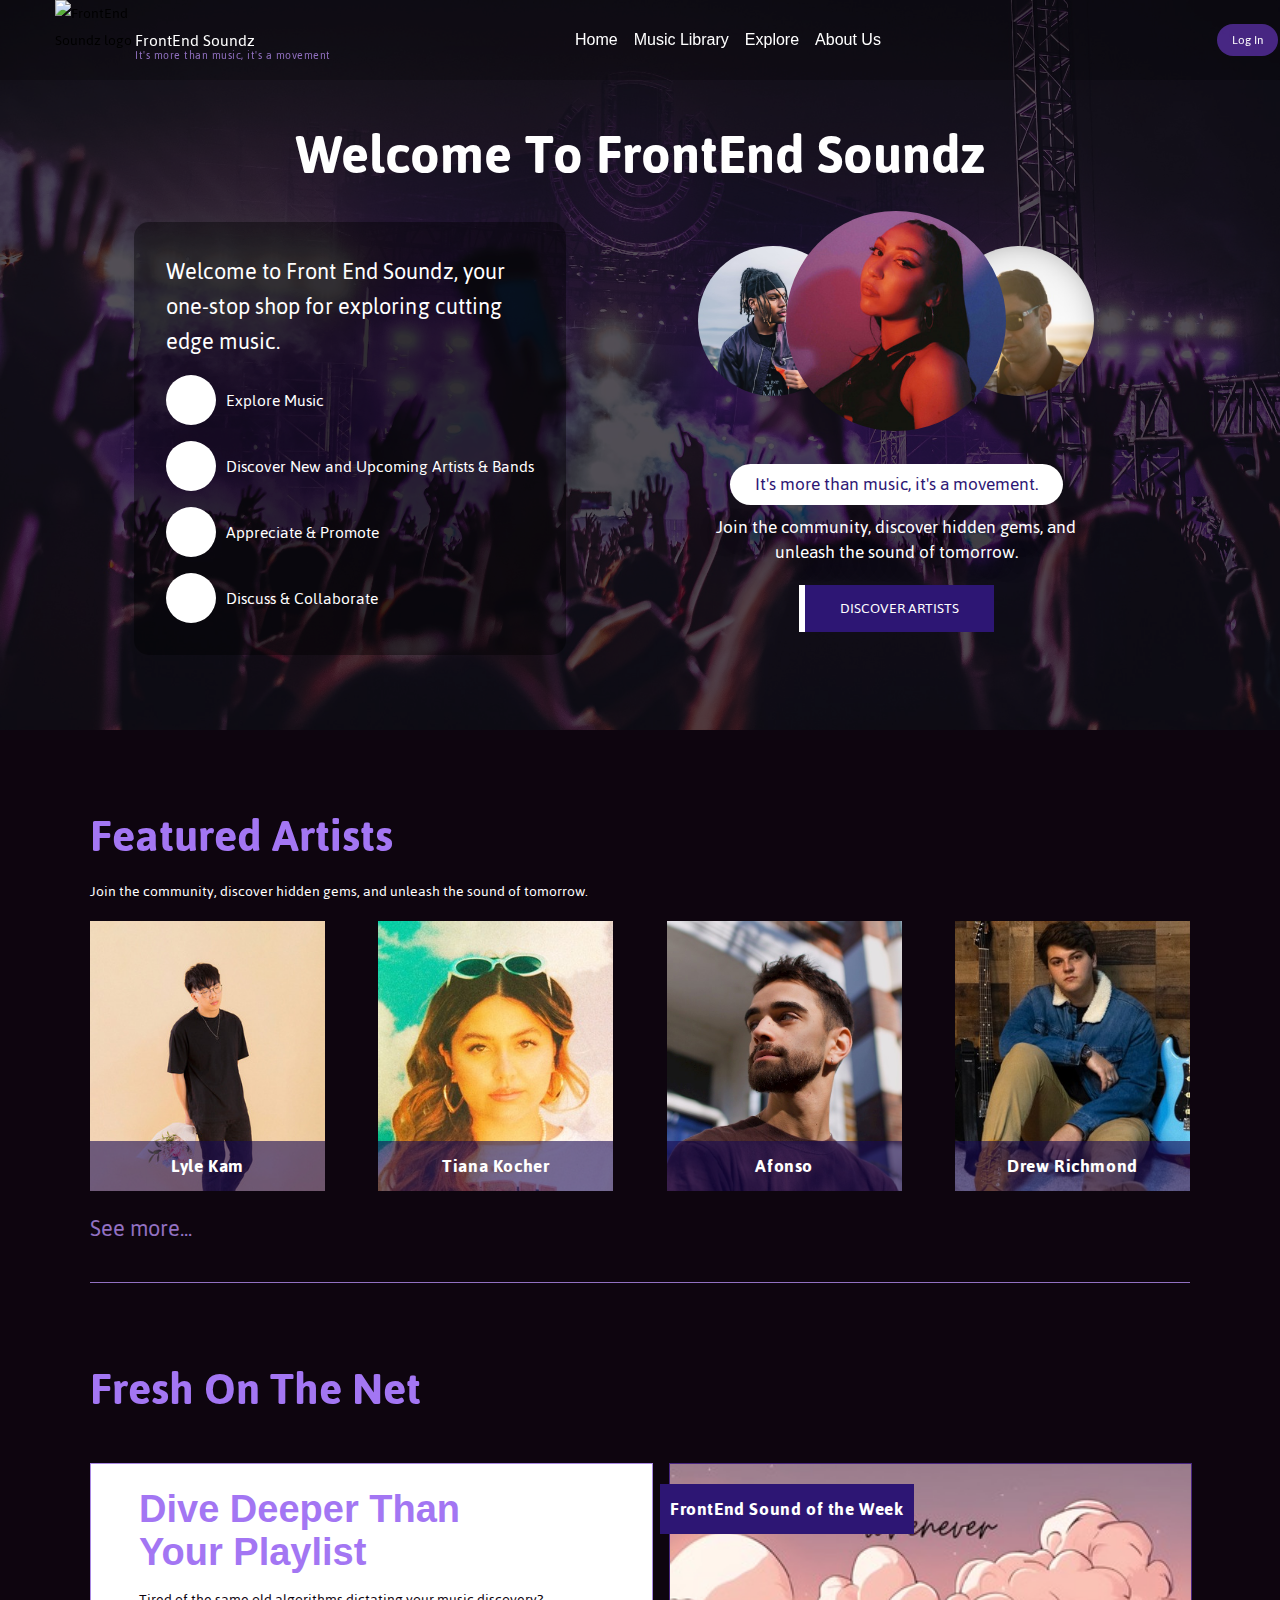
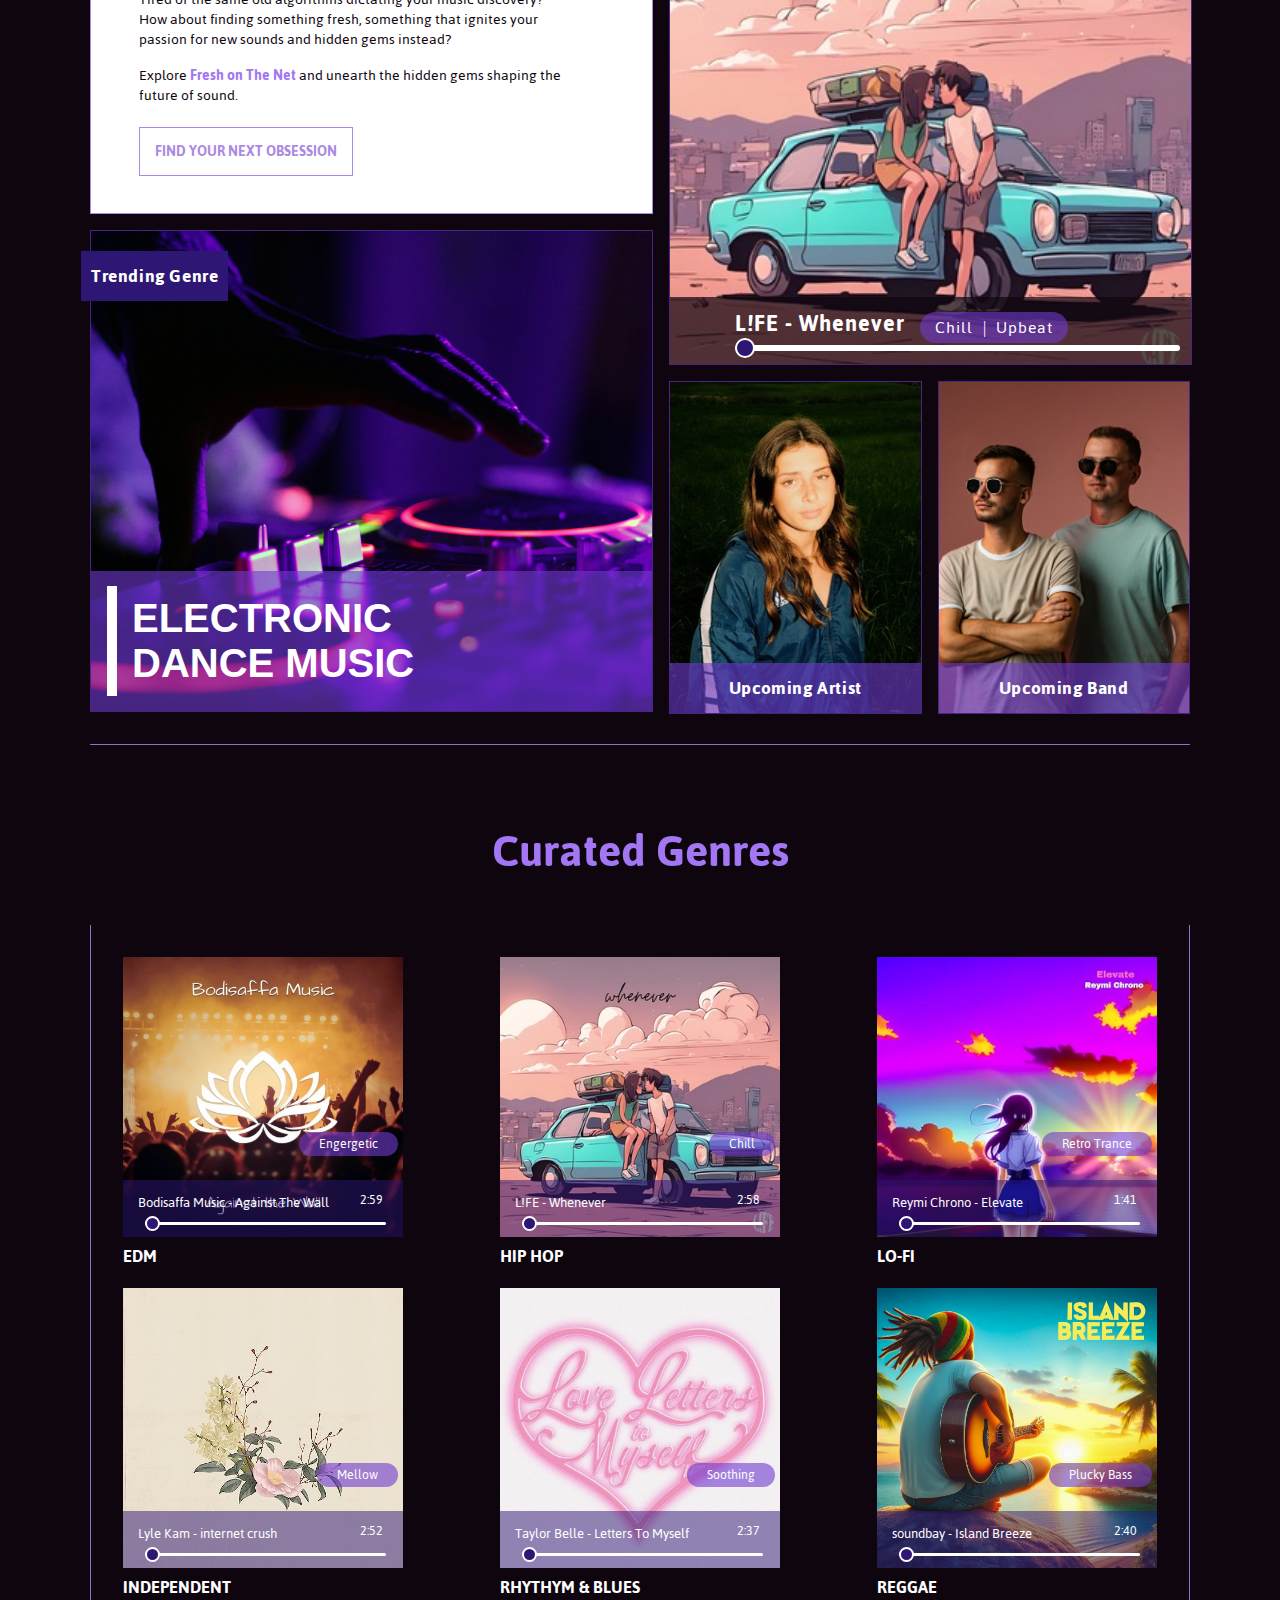
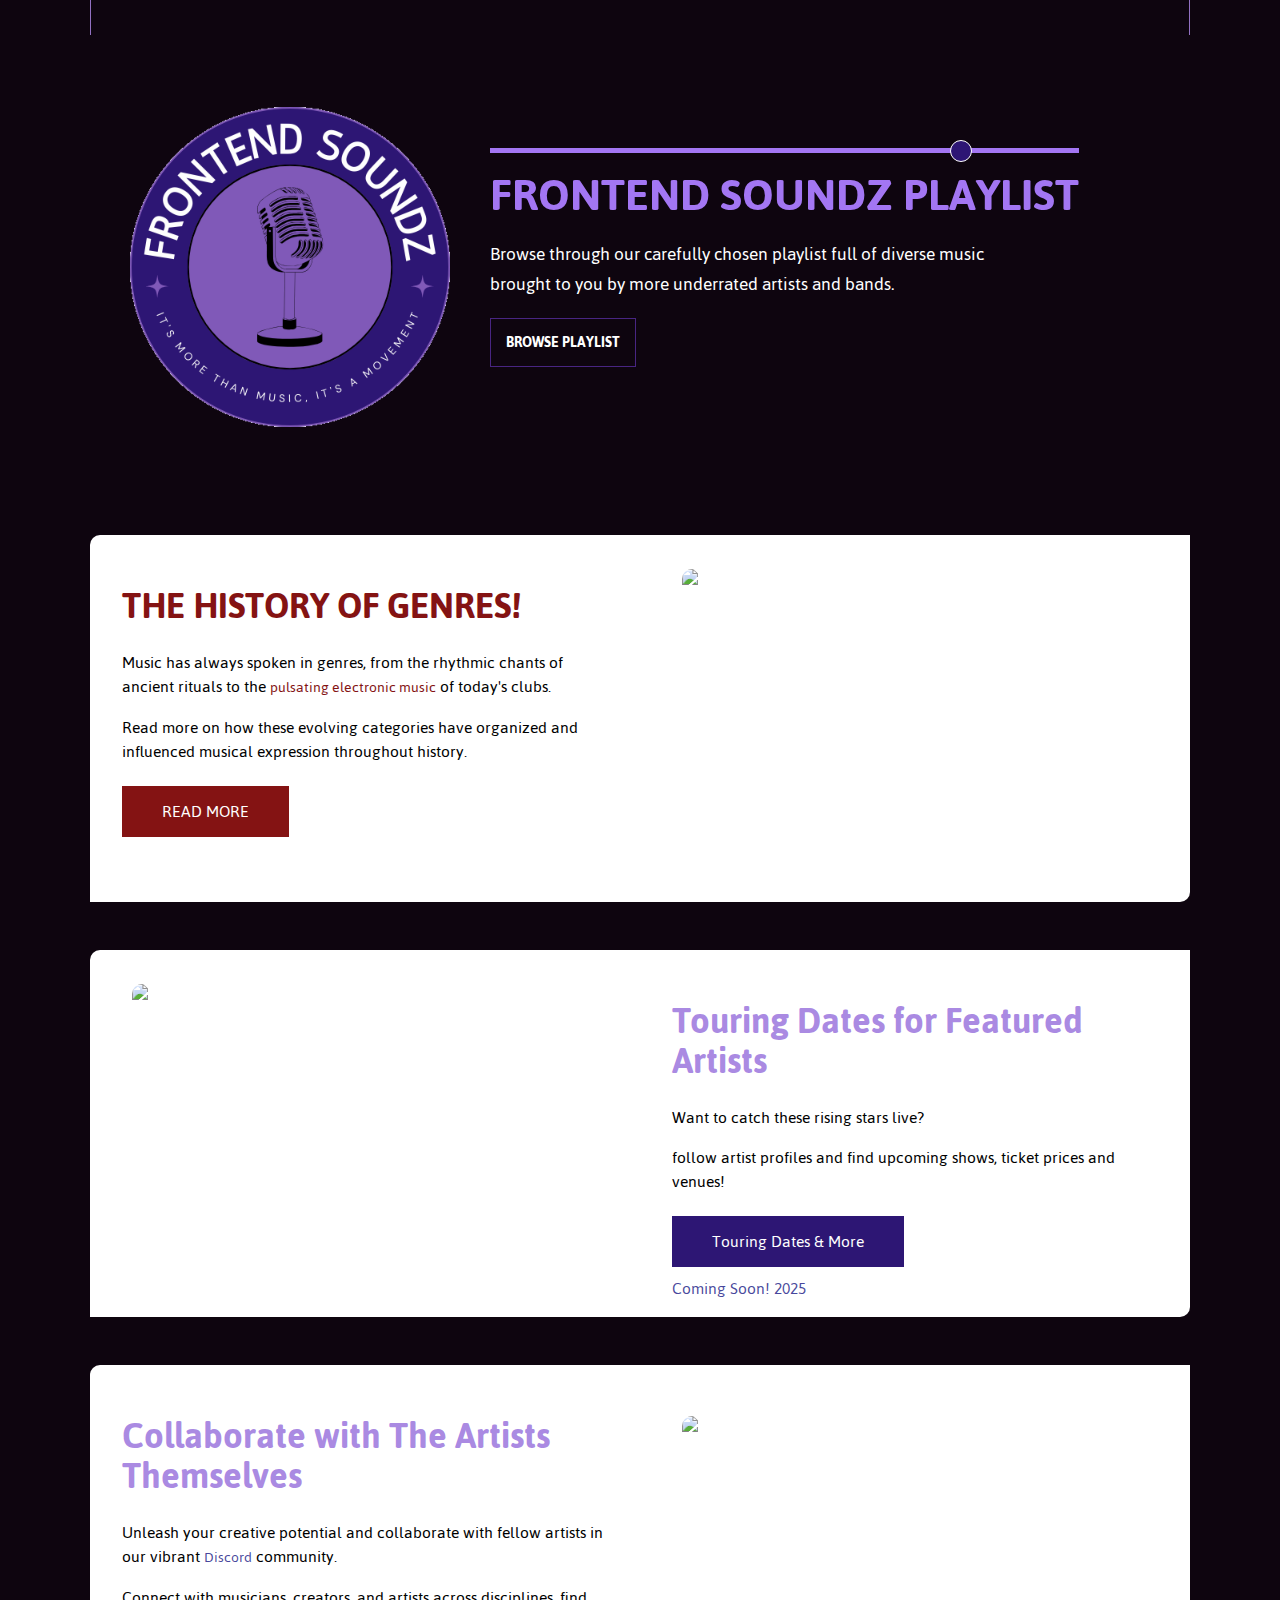
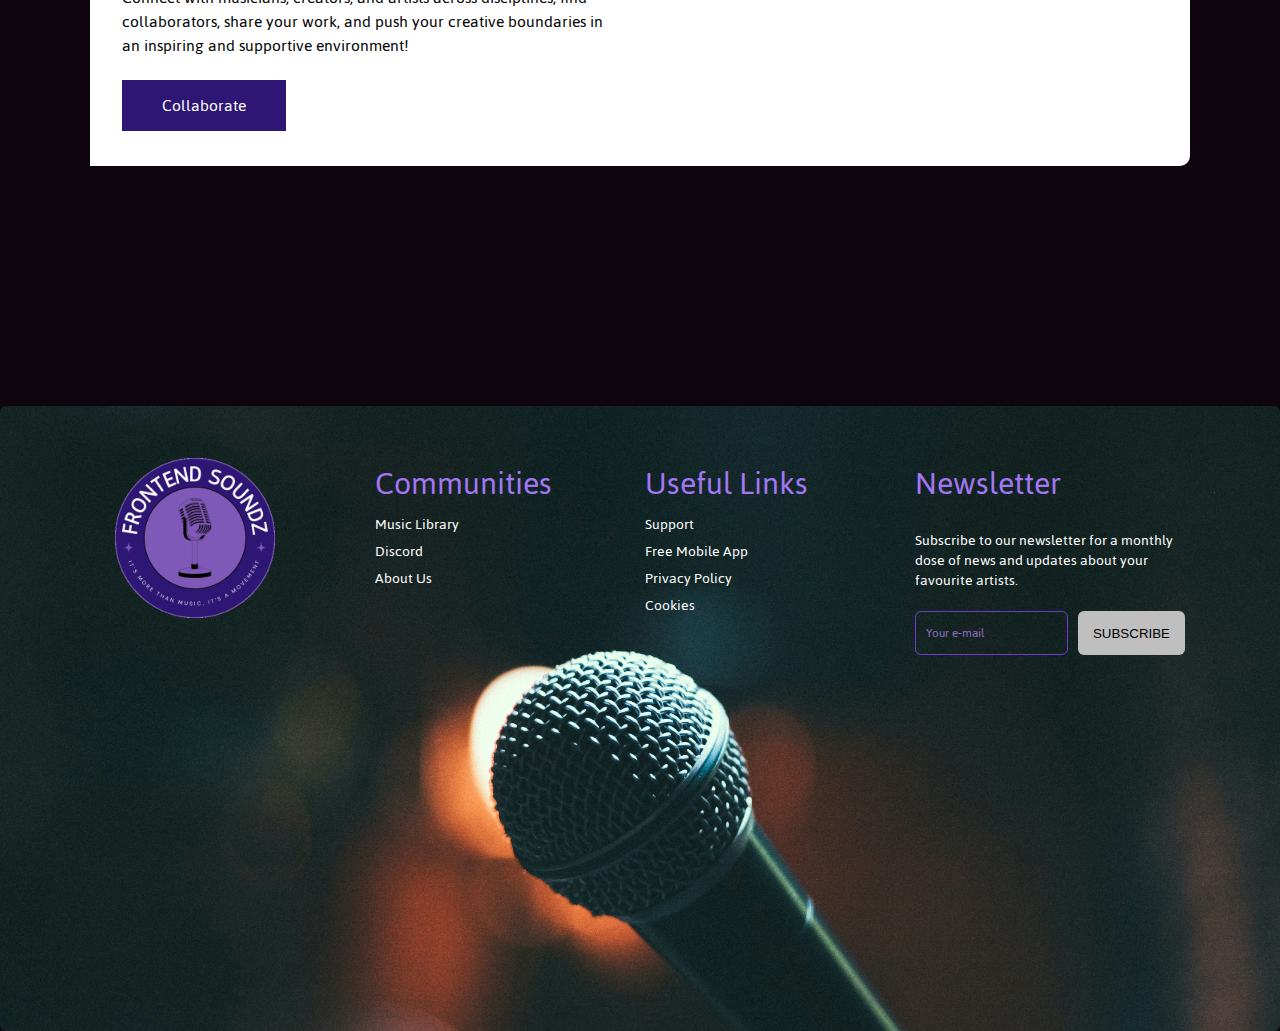
==== commit 9de5a919: "Update and rename index(Hidden).html to index.html" ====
--- a/index.html
+++ b/index.html
@@ -1,52 +1,979 @@
-<!DOCTYPE html>
-<html lang="en">
-    <head>
-        <meta charset="UTF-8">
-        <meta name="viewport" content="width=device-width, initial-scale=1.0">
-        <title>FrontEnd Soundz | It's More Than Music, It's A Movement</title>
-        <link rel="icon" href="Images/Content/FrontEnd Soundz Logo.png">
-    
-        <link rel="stylesheet" href="styles.css">
-    
-        <!--Plyr CSS & JS CDN Links-->
-        <link rel="stylesheet" href="https://cdn.plyr.io/3.7.8/plyr.css" />
-        <script src="https://cdn.plyr.io/3.7.8/plyr.polyfilled.js"></script>
-    
-        <script src="https://kit.fontawesome.com/63d3360e1a.js" crossorigin="anonymous"></script>
-        <script src="https://kit.fontawesome.com/b5390d3db8.js" crossorigin="anonymous"></script>
-        
-        
-        <style>
-            @import url('https://fonts.googleapis.com/css2?family=Istok+Web:ital,wght@0,400;0,700;1,400;1,700&family=Jaldi:wght@400;700&family=Lato:ital,wght@0,100;0,300;0,400;0,700;0,900;1,100;1,300;1,400;1,700;1,900&family=Noto+Sans:ital,wght@0,100..900;1,100..900&display=swap');
-        </style>
-    </head>
-<body>
-    <header>
-        <div class="bg-overlay"></div>
-    
-         <div class="space" id="space" style="height: 100%;">
-        </div>
-    
-    
-        <div class="hero-wrapper" id="blocker-hero-wrapper">
-
-            <div class="logo-wrapper" id="blocker-logo-wrapper">
-                <img class="logo" src="https://github.com/JoshLanderz19/CW3---Front-End-Soundz-Repository/blob/main/FrontEnd%20Soundz%20Logo.png?raw=true" alt="FrontEnd Soundz logo">
-                <p class="logo-name">FrontEnd Soundz
-                    <span class="logo-span" id="logo-span">It's more than music, it's a movement</span>
-                </p>
-                <p class="site-progress">IN PROGRESS</p>
-            </div>
-    
-        </div>
-        <audio id="auto-audio" src="Audio/Lyle Kam - internet crush [Thematic].mp3" loop="loop"></audio>
-
-
-        <script>
-            window.onload = function() {
-    document.getElementById("auto-audio").play();
-}
-        </script>
-        </header>
-</body>
-</html>
+<!DOCTYPE html>
+<html lang="en">
+<head>
+    <meta charset="UTF-8">
+    <meta name="viewport" content="width=device-width, initial-scale=1.0">
+    <title>FrontEnd Soundz | It's More Than Music, It's A Movement</title>
+    <link rel="icon" href="Images/Content/FrontEnd Soundz Logo.png">
+
+    <link rel="stylesheet" href="styles.css">
+
+    <!--Plyr CSS & JS CDN Links-->
+    <link rel="stylesheet" href="https://cdn.plyr.io/3.7.8/plyr.css" />
+    
+    <script src="https://cdn.plyr.io/3.7.8/plyr.polyfilled.js"></script>
+
+    <script src="https://kit.fontawesome.com/63d3360e1a.js" crossorigin="anonymous"></script>
+    <script src="https://kit.fontawesome.com/b5390d3db8.js" crossorigin="anonymous"></script>
+    
+    
+    <style>
+        @import url('https://fonts.googleapis.com/css2?family=Istok+Web:ital,wght@0,400;0,700;1,400;1,700&family=Jaldi:wght@400;700&family=Lato:ital,wght@0,100;0,300;0,400;0,700;0,900;1,100;1,300;1,400;1,700;1,900&family=Noto+Sans:ital,wght@0,100..900;1,100..900&display=swap');
+    </style>
+ 
+</head>
+<body>
+    <div id="loginModal" class="search-and-user-wrapper-overlay" style="display: none;">
+        <div id="close-modal" onclick="closeModal()">
+            <i class="fa fa-bus"></i>
+        </div>
+        <div class="search-and-user-wrapper">
+            <!-- User login|sign up -->
+            <div class="navibar-user-space">                
+                <div id="login" class="modal">
+                </div>
+
+                  <form class="modal-content" action="" method="post">
+                             
+                    <div class="login-container">
+
+                      <div class="login-user-psw-wrapper">
+                        
+                        <div class="login-user-psw-content-wrapper">
+                        <label class="login-username-lbl" for="username">Username:</label>
+
+                        <input id="login-username-input" type="text" placeholder="Enter Username" name="username" required>
+                        </div>
+                      </div> 
+
+                      <div class="login-confirmation-wrapper">
+                        <div class="remember-me-wrapper">
+                            <input type="checkbox" checked="checked" name="remember">
+
+                            <p class="remember-me">Remember Me
+                            </p>
+                        </div>
+
+                        <button class="loginFormBtn" type="submit">Login</button>
+                      </div>
+
+                      <div class="container">
+                        <button class="loginFormBtn" type="button" class="cancelbtn" onclick="closeModal();">Cancel</button>
+                      </div>
+                    </div>
+                  </form>
+                </div>
+            
+        </div>
+
+    </div>
+
+<!--(Navbar & Hero Content) Dellonte's Lair-->
+    <header>
+    <div class="bg-overlay"></div>
+
+     <div class="space" id="space">
+        
+        <div class="logo-wrapper">
+            <img class="logo" src="https://github.com/JoshLanderz19/CW3---Front-End-Soundz-Repository/blob/main/FrontEnd%20Soundz%20Logo.png?raw=true" alt="FrontEnd Soundz logo">
+            <p class="logo-name">FrontEnd Soundz
+                <span class="logo-span" id="logo-span">It's more than music, it's a movement</span>
+            </p>
+        </div>
+
+        <div class="navibar-menu-space">
+            
+            <ul class="navibar-menu-list">
+                <li class="navibar-menu-list-item"><a href="index.html">Home</a></li>
+                <li class="navibar-menu-list-item"><a href="music library.html"> Music Library</a></li>
+                <li class="navibar-menu-list-item"><a href="explore.html">Explore</a></li>
+                <li class="navibar-menu-list-item"><a href="about-us.html">About Us</a></li>
+            </ul>
+        </div>
+
+        <div class="naivbar-login-wrapper">
+            <i class="fa-solid fa-user" style="color: #fcfcfc;"></i> 
+            <!-- <a class="login-btn" href="login.html">Login</a>-->
+            <button class="loginBtn" onclick="showLogin()">Log In</button>
+            <p id="login-welcome-text"></p>
+        </div>
+
+                <script>
+                function searchOpen() {
+  const defaultSearchEl = document.getElementById("searchEl");
+
+  defaultSearchEl.classList.remove("openSearchEl");
+  defaultSearchEl.classList.add("newSearchEl");
+
+  const searchIcon = document.getElementById("search-bar-new-icon");
+
+  searchIcon.style.right = "12px";
+}
+
+function showLogin() {
+  document.getElementById("loginModal").style.display = "block";
+}
+
+function closeModal() {
+  document.getElementById("loginModal").style.display = "none";
+}
+// Function to handle login confirmation (button click)
+function handleLogin() {
+// Prevent default form submission behavior
+event.preventDefault();
+const username = document.getElementById("login-username-input").value;
+const welcomeText = document.getElementById("login-welcome-text");
+welcomeText.textContent = "Welcome, " + username + "!";
+// Save username in local storage
+localStorage.setItem("loggedInUsername", username);
+
+closeModal();
+}
+
+// Check for stored username on page load
+const storedUsername = localStorage.getItem("loggedInUsername");
+if (storedUsername) {
+const welcomeText = document.getElementById("login-welcome-text");
+welcomeText.textContent = "Welcome, " + storedUsername;
+}
+
+// Attach the handleLogin function to the login button click event
+const loginButton = document.querySelector('.loginFormBtn[type="submit"]');
+loginButton.addEventListener('click', handleLogin);
+                </script>
+
+                 <!--<i id="search-bar-new-icon" class="fa-solid fa-magnifying-glass" style="color:#ffffff;"></i>-->
+        </div>
+
+
+    <div class="hero-wrapper">
+        <!--Welcome Message-->
+        <div class="hero-welcome-wrapper">
+            <h1 class="hero-welcome-heading">Welcome To FrontEnd Soundz</h1>
+        </div>
+
+        <!--Hero Content-->
+        <div class="hero-content">
+
+            <!--Welcome Pitch Wrapper (Done)-->
+            <div class="welcome-pitch-wrapper">
+                <div class="welcome-pitch-message-wrapper">
+                    <h3 class="welcome-pitch-message">Welcome to Front End Soundz, your<br>one-stop shop for exploring cutting<br> edge music.
+                    </h3>
+                </div>
+
+                <div class="welcome-pitch-points-wrapper">
+                    <ul class="welcome-pitch-points-list">
+                        <!--Point 1-->
+                        <li class="welcome-pitch-points">
+                            <span class="icon-wrapper">
+                                <i class="fa-solid fa-compact-disc"></i>
+                            </span>
+                            Explore Music
+                        </li>
+
+                        <!--Point 2-->
+                        <li class="welcome-pitch-points">
+                            <span class="icon-wrapper">
+                                <i class="fa-solid fa-wand-magic-sparkles"></i>
+                            </span>
+                            Discover New and Upcoming Artists & Bands
+                        </li>
+
+                        <!--Point 3-->
+                        <li class="welcome-pitch-points">
+                            <span class="icon-wrapper">
+                                <i class="fa-solid fa-bullhorn"></i>
+                            </span>
+                            Appreciate & Promote
+                        </li>
+
+                        <!--Point 4-->
+                        <li class="welcome-pitch-points">
+                            <span class="icon-wrapper">
+                                <i class="fa-solid fa-comment-dots"></i>
+                            </span>
+                            Discuss & Collaborate
+                        </li>
+                    </ul>
+                </div>
+            </div>
+
+            <!--Artist Display & Call To Action Wrapper-->
+            <div class="artist-display-cta-wrapper">    
+                <div class="artist-display-wrapper">
+                    <img class="artist-display-img" src="Images/Artists Images/Xan Griffin.JPG" alt="Xan Griffin" class="artist-display-img">
+                    <img class="artist-display-img" src="Images/Artists Images/Taylor Belle.jpg" alt="Taylor Belle" class="artist-display-img">
+                    <img class="artist-display-img" src="Images/Artists Images/Nico Anuch.jpg" alt="Nico Anuch" class="artist-display-img">
+                </div>
+
+                <div class="cta-wrapper">
+                    <p class="cta-text">
+                        <span class="cta-text-span">It's more than music, it's a movement.</span>
+                    Join the community, discover hidden gems, and<br>unleash the sound of tomorrow.
+                    </p>
+
+                    <div class="cta-btn-wrapper">
+                        <a class="cta-btn" href="explore.html">Discover Artists</a>
+                    </div>
+                </div>
+            </div>
+        </div>
+
+
+    </div>
+
+    </header>    
+
+    
+<main>
+
+    <!--Featured Artists (Simone)-->
+    <section class="featured-artists-section">
+        <!--Section Title (FEATURED ARTISTS)-->
+        <div class="section-header">
+            <h1 class="section-heading">Featured Artists</h1>
+
+            <p class="section-description">
+                Join the community, discover hidden gems, and unleash the sound of tomorrow.
+            </p>
+        </div>
+
+        <div class="featured-artists-card-wrapper">
+
+            <!--Featured Artists #1 - Lyle Kam-->
+            <div class="featured-artists-card">
+                <div class="fotn-card-label-wrapper">
+                    <h4 class="fotn-card-label">Lyle Kam</h4>
+                    <p class="featured-artists-bio-text">Followers: 47.6K</p>
+                    <p class="featured-artists-bio-text">Mood: Upbeat</p>
+                    <p class="featured-artists-bio-text">Genres of Focus: Alt Indie, Pop</p>
+                    <p class="featured-artists-bio-text">Residence: Toronto, USA</p>
+
+                    <div class="social-media-wrapper">
+                        <a target="_blank" href="https://open.spotify.com/artist/3tpxZOPwm3IFQo00wq6hNd?si=4BSyEF3FRVuic6n8JmSBFA" class="icon-button spotify">
+                            <i class="fab fa-spotify"></i>
+                            <span></span>
+                        </a>
+                        <a target="_blank" href="https://www.instagram.com/lylekam/" class="icon-button instagram">
+                            <i class="fab fa-instagram"></i>
+                            <span></span>
+                        </a>
+                        <a target="_blank" href="https://twitter.com/KamLyle" class="icon-button twitter">
+                            <i class="fa-brands fa-x-twitter"></i>
+                            <span></span>
+                        </a>
+                    </div>
+                </div>        
+                <div class="featured-artist-img-wrapper">
+                    <img src="Images/Artists Images/Lyle Kam (2).jpg" alt="Photo of Lyle Kam">
+                </div>
+            </div>
+
+            <!--Featured Artists #2 - Tiana Kocher-->
+            <div class="featured-artists-card">
+                <div class="fotn-card-label-wrapper">
+                    <h4 class="fotn-card-label">Tiana Kocher</h4>
+                    <p class="featured-artists-bio-text">Followers: 195.2K</p>
+                    <p class="featured-artists-bio-text">Mood: Relaxing</p>
+                    <p class="featured-artists-bio-text">Genres of Focus: Pop, R&B</p>
+                    <p class="featured-artists-bio-text">Residence: Los Angeles, USA</p>
+
+                    <div class="social-media-wrapper">
+                        <a target="_blank" href="https://open.spotify.com/artist/0aQl6dYFpdEuGuRVzcUBE6?si=r2c5gGrOTPWVW_XZE5whug" class="icon-button spotify">
+                            <i class="fab fa-spotify"></i>
+                            <span></span>
+                        </a>
+                        <a target="_blank" href="https://www.instagram.com/tianakocher/" class="icon-button instagram">
+                            <i class="fab fa-instagram"></i>
+                            <span></span>
+                        </a>
+                        <a target="_blank" href="https://twitter.com/tianakocher" class="icon-button twitter">
+                            <i class="fa-brands fa-x-twitter"></i>
+                            <span></span>
+                        </a>
+                    </div>
+                </div>        
+                <div class="featured-artist-img-wrapper">
+                    <img src="Images/Artists Images/Tiana Kocher.jpg" alt="Photo of Tiana Kocher">
+                </div>
+            </div>
+
+            <!--Featured Artists #3 - Afonso-->
+            <div class="featured-artists-card">
+                <div class="fotn-card-label-wrapper">
+                    <h4 class="fotn-card-label">Afonso</h4>
+                    <p class="featured-artists-bio-text">Followers: 195.2K</p>
+                    <p class="featured-artists-bio-text">Mood: Groovy</p>
+                    <p class="featured-artists-bio-text">Genres of Focus: R&B, Jazz</p>
+                    <p class="featured-artists-bio-text">Residence: Portugal</p>
+
+                    <div class="social-media-wrapper">
+                        <a target="_blank" href="https://open.spotify.com/artist/19ZWrFOuK5OEk7SaALa6fr?si=2s_GO378StaxSz8Xnm8L-g" class="icon-button spotify">
+                            <i class="fab fa-spotify"></i>
+                            <span></span>
+                        </a>
+                        <a target="_blank" href="https://www.instagram.com/a.fonso/" class="icon-button instagram">
+                            <i class="fab fa-instagram"></i>
+                            <span></span>
+                        </a>
+                        <a target="_blank" href="https://www.facebook.com/afonsomusic/" class="icon-button facebook">
+                            <i class="fa-brands fa-facebook"></i>
+                            <span></span>
+                        </a>
+                    </div>
+                </div>        
+                <div class="featured-artist-img-wrapper">
+                    <img src="Images/Artists Images/Afonso.jpg" alt="Photo of Afonso">
+                </div>
+            </div>
+
+            <!--Featured Artists #3 - Drew Richmond-->
+            <div class="featured-artists-card">
+                <div class="fotn-card-label-wrapper">
+                    <h4 class="fotn-card-label">Drew Richmond</h4>
+                    <p class="featured-artists-bio-text">Followers: 195.2K</p>
+                    <p class="featured-artists-bio-text">Mood: Soothing</p>
+                    <p class="featured-artists-bio-text">Genres of Focus: EDM, Alt Indie, Rock</p>
+                    <p class="featured-artists-bio-text">Residence: Nashville, Tennessee</p>
+
+                    <div class="social-media-wrapper">
+                        <a target="_blank" href="https://open.spotify.com/artist/0KTBOtduEU6295wJIPW0ol" class="icon-button spotify">
+                            <i class="fab fa-spotify"></i>
+                            <span></span>
+                        </a>
+                        <a target="_blank" href="https://www.tiktok.com/@drewdoesmusic" class="icon-button tiktok">
+                            <i class="fab fa-tiktok"></i>
+                            <span></span>
+                        </a>
+                        <a target="_blank" href="https://www.facebook.com/afonsomusic/" class="icon-button facebook">
+                            <i class="fa-brands fa-facebook"></i>
+                            <span></span>
+                        </a>
+                    </div>
+                </div>        
+                <div class="featured-artist-img-wrapper">
+                    <img src="Images/Artists Images/Drew Richmond.jpg" alt="Photo of Drew Richmond">
+                </div>
+            </div>
+
+        </div>
+
+        <div class="see-more-wrapper">
+            <a class="see-more-link" href="explore.html">See more...</a>
+        </div>
+    </section> 
+
+    <hr class="section-break-hr">
+
+
+
+    <!--Fresh On The Net (HTML DONE)-->
+    <section id="fotn-section" class="fotn-section">
+        <!--Section Title (FRESH ON THE NET)-->
+        <div class="section-header">
+            <h1 class="section-heading">Fresh On The Net</h1>
+        </div>
+        
+        <!--Fresh On The Net Content-->
+        <div class="fotn-content-wrapper">
+            <!--Container A-->
+            <div class="fotn-container-one">
+
+                <!--#1 Dive Deeper Card-->
+                <div class="fotn-card-one">
+        
+                    <div class="fotn-card-one-header">
+                       <h3 class="fotn-card-one-heading">Dive Deeper Than<br>Your Playlist</h3>
+                    </div>
+        
+                    <div class="fotn-card-one-text-wrapper">
+                        <p class="fotn-card-one-text">Tired of the same old algorithms dictating your music discovery?
+                        <br>
+                        How about finding something fresh, something that ignites your
+                        <br>
+                        passion for new sounds and hidden gems instead?</p>
+        
+                        <p class="fotn-card-one-text">Explore<span> Fresh on The Net</span> and unearth the hidden gems shaping the<br>future of sound.</p>
+                    </div>
+        
+                    <div class="fotn-card-one-link-wrapper">
+                       <a class="fotn-card-one-link" href="">Find Your Next Obsession</a>
+                    </div>
+        
+                </div>
+        
+                <!--#2 Trending Genre Card-->
+                <div class="fotn-card-two">
+        
+                    <!--Background Image with (Absolute Positioning)-->
+                    <img src="Images/Content/marcela-laskoski-YrtFlrLo2DQ-unsplash.jpg" class="fotn-card-img" alt="Photo by Marcela Laskovski [DJ using mixer]">
+                            
+                    <!--Trending Genre Label with (Absolute Positioning)-->
+                    <div class="fotn-card-label-wrapper">
+                       <h4 class="fotn-card-label">Trending Genre</h4>
+                    </div>
+                    
+                    <!--Text Underlay (Purple Box)-->
+                    <div class="fotn-card-two-text-underlay">
+                       <div class="fotn-card-two-text-wrapper">
+                           <p class="fotn-card-two-text">ELECTRONIC<br> DANCE MUSIC</p>
+                       </div>
+                    </div>
+                    <a class="see-bio-link" href="explore.html">
+                        <i class="fa fa-link"></i>
+                    </a>
+                </div>
+            </div>
+
+            <!--Container B-->
+            <div class="fotn-container-two">
+            
+                <!--#3 FrontEnd Sound of the Week Card-->
+                <div class="fotn-card-three">
+                
+                    <!--Background Album Image with (Absolute Positioning)-->
+                    <img src="Images/Song Images/L!FE - Whenever.jpg" class="fotn-card-img" alt="L!FE - Whenever | Album Cover by L!IFE">
+                    
+                    <!--FrontEnd Sound of the Week Label with (Absolute Positioning)-->
+                    <div class="fotn-card-label-wrapper">
+                       <h4 class="fotn-card-label">FrontEnd Sound of the Week</h4>
+                    </div>
+ 
+                    <!--Music Play Button with (Absolute Positioning)-->
+                    <div class="play-button-wrapper">
+                        <audio id="song" style="display: none;">
+                            <source src="Audio/L!FE - Whenever [Thematic].mp3" type="audio/mp3">
+                        </audio>
+                        <div class="player-box">
+                            <p class="player-box-song-name">L!FE - Whenever
+                            <div class="player-box-song-name-spans">
+                                <span>Chill</span>|
+                                <span>Upbeat</span>
+                            </div>  
+                            </p>
+                            <button onclick="playPause()" class="music-play-button"     id="play-btn">
+                                <i class="fa fa-play" id="playIcon"></i>
+                            </button>
+                            <input type="range" value="0" id="progress">
+                        </div>
+                    </div>
+                </div>
+        
+                
+                <!--#4 Upcoming Artist & Band Card-->
+                <div class="fotn-card-four">
+        
+                    <!--a) Upcoming Card [Artist]-->
+                    <div class="fotn-card-upcoming-wrapper">
+                       <!--Trending Genre Label with (Absolute Positioning)-->
+                       <div class="fotn-card-label-wrapper">
+                           <h4 class="fotn-card-label">Upcoming Artist</h4>
+                       </div>
+                       <img src="Images/Artists Images/Lily Fitts.jpg" alt="Photo of Lily Fitts">
+                       <a class="see-bio-link" href="explore.html">
+                        <i class="fa fa-link"></i>
+                       </a>
+                    </div>
+
+                    <!--b) Upcoming Card [Band]-->
+                    <div class="fotn-card-upcoming-wrapper">
+                       <!--Trending Genre Label with (Absolute Positioning)-->
+                       <div class="fotn-card-label-wrapper">
+                           <h4 class="fotn-card-label">Upcoming Band</h4>
+                       </div>                        
+                       <img src="Images/Bands Images/Diviners.png" alt="Photo of Diviners">
+                       <a class="see-bio-link" href="explore.html">
+                        <i class="fa fa-link"></i>
+                       </a>
+                    </div>
+                </div>
+                    
+            </div>
+        </div>
+    </section>
+
+    
+    <hr class="section-break-hr">
+
+    <!--Curated Genres (HTML DONE)-->
+    <section id="curated-genres-section">
+        <!--Section Title (Curated Genres)-->
+        <div class="section-header">
+            <h1 class="section-heading">Curated Genres</h1>
+        </div>
+
+        <!--Curated Genres Content-->
+        <div class="curated-genres-content-wrapper">
+
+            <!--Genre: EDM-->
+            <!--#1 Bodisaffa Music - Against The Wall (Album)-->
+            <div class="curated-genres-album-wrapper" data-song="Bodisaffa Music - Against The Wall" data-src="Audio/Bodisaffa Music - Against the Wall [Thematic].mp3">
+                <div class="curated-genres-ablum">
+                    <!--Background Album Image-->
+                    <div class="curated-genre-song-mood-wrapper">
+                        <span class="curated-genre-song-mood">Engergetic</span>
+                    </div>
+                    <img class="curated-genres-ablum-img" src="Images/Song Images/Bodaisaffa Music - Against the Wall.jpg" alt="EDM | Bodisaffa Music - Against The Wall |  Album Cover by Bodisaffa Music">
+                    
+                    <!--Music Play Button with (Absolute Positioning)-->
+                    <div class="curated-genre-player-wrapper">
+                        <audio id="curated-genre-song" style="display: none;">
+                            <source src="Audio/Bodisaffa Music - Against the Wall [Thematic].mp3" type="audio/mp3">
+                        </audio>
+                        <div class="curated-genre-song-box">
+            
+            
+                        <div class="curated-genre-song-description-wrapper">
+                            <div class="curated-genre-song-name-wrapper">
+                                <p class="curated-genre-song-name">Bodisaffa Music - Against The Wall</p>
+                            </div>
+                        </div>
+
+                        <div class="curated-genre-song-player-wrapper">
+                            <button onclick="curatedGenresPlayPause()" class="curated-genre-song-play-button" id="cgs-play-btn">
+                                <i class="fa fa-play" id="cgs-playIcon"></i>
+                            </button>
+                            
+                            <input type="range" value="0" id="cgs-progress" class="cgs-progress">
+                            </div>
+                            <p class="remainingTime" id="remainingTime">2:59</p>
+                        </div>
+                    </div>
+                </div>
+                <div class="curated-genres-ablum-title-wrapper">
+                <a><h3 class="curated-genres-ablum-title">EDM</h3></a>
+                </div>
+            </div>
+
+            <!--Genre: HIP HOP-->
+            <!--#2 L!FE - Whenever (Album)-->
+            <div class="curated-genres-album-wrapper" data-song="L!FE - Whenever" data-src="Audio/L!FE - Whenever [Thematic].mp3">
+                <div class="curated-genres-ablum">
+                    <!--Background Album Image-->
+                    <div class="curated-genre-song-mood-wrapper">
+                        <span class="curated-genre-song-mood">Chill</span>
+                    </div>
+                    <img class="curated-genres-ablum-img" src="Images/Song Images/L!FE - Whenever.jpg" alt="HIP HOP | L!FE - Whenever |  Album Cover by L!FE">
+                    
+                    <!--Music Play Button with (Absolute Positioning)-->
+                    <div class="curated-genre-player-wrapper">
+                        <audio id="curated-genre-song" style="display: none;">
+                            <source src="Audio/L!FE - Whenever [Thematic].mp3" type="audio/mp3">
+                        </audio>
+                        <div class="curated-genre-song-box">
+            
+            
+                        <div class="curated-genre-song-description-wrapper">
+                            <div class="curated-genre-song-name-wrapper">
+                                <p class="curated-genre-song-name">L!FE - Whenever</p>
+                            </div>
+                        </div>
+
+                        <div class="curated-genre-song-player-wrapper">
+                            <button onclick="curatedGenresPlayPause()" class="curated-genre-song-play-button" id="cgs-play-btn">
+                                <i class="fa fa-play" id="cgs-playIcon"></i>
+                            </button>
+                            
+                            <input type="range" value="0" id="cgs-progress" class="cgs-progress">
+                            </div>
+                            <p class="remainingTime" id="remainingTime">2:58</p>
+                        </div>
+                    </div>
+                </div>
+                <div class="curated-genres-ablum-title-wrapper">
+                    <h3 class="curated-genres-ablum-title">HIP HOP</h3>
+                </div>
+            </div>
+
+            <!--Genre: LO-FI-->
+            <!--#3 Reymi Chrono - Elevate (Album)-->
+            <div class="curated-genres-album-wrapper" data-song="Reymi Chrono - Elevate" data-src="Audio/Reymi Chrono - Elevate [Thematic].mp3">
+                <div class="curated-genres-ablum">
+                    <!--Background Album Image-->
+                    <div class="curated-genre-song-mood-wrapper">
+                        <span class="curated-genre-song-mood">Retro Trance</span>
+                    </div>
+                    <img class="curated-genres-ablum-img" src="Images/Song Images/Reymi Chrono - Elevate.jpg" alt="HIP HOP | Reymi Chrono - Elevate |  Album Cover by L!FE">
+                    
+                    <!--Music Play Button with (Absolute Positioning)-->
+                    <div class="curated-genre-player-wrapper">
+                        <audio id="curated-genre-song" style="display: none;">
+                            <source src="Audio/Reymi Chrono - Elevate [Thematic].mp3" type="audio/mp3">
+                        </audio>
+                        <div class="curated-genre-song-box">
+            
+            
+                        <div class="curated-genre-song-description-wrapper">
+                            <div class="curated-genre-song-name-wrapper">
+                                <p class="curated-genre-song-name">Reymi Chrono - Elevate</p>
+                            </div>
+                        </div>
+
+                        <div class="curated-genre-song-player-wrapper">
+                            <button onclick="curatedGenresPlayPause()" class="curated-genre-song-play-button" id="cgs-play-btn">
+                                <i class="fa fa-play" id="cgs-playIcon"></i>
+                            </button>
+                            
+                            <input type="range" value="0" id="cgs-progress" class="cgs-progress">
+                            </div>
+                            <p class="remainingTime" id="remainingTime">1:41</p>
+                        </div>
+                    </div>
+                </div>
+                <div class="curated-genres-ablum-title-wrapper">
+                    <h3 class="curated-genres-ablum-title">LO-FI</h3>
+                </div>
+            </div>
+
+            <!--Genre: INDEPENDENT (INDIE)-->
+            <!--#4 Lyle Kam - internet crush (Album)-->
+            <div class="curated-genres-album-wrapper" data-song="Lyle Kam - internet crush" data-src="Audio/Lyle Kam - internet crush [Thematic].mp3">
+                <div class="curated-genres-ablum">
+                    <!--Background Album Image-->
+                    <div class="curated-genre-song-mood-wrapper">
+                        <span class="curated-genre-song-mood">Mellow</span>
+                    </div>
+                    <img class="curated-genres-ablum-img" src="Images/Song Images/Lyle Kam - internet crush.jpg" alt="HIP HOP | Lyle Kam - internet crush |  Album Cover by L!FE">
+                    
+                    <!--Music Play Button with (Absolute Positioning)-->
+                    <div class="curated-genre-player-wrapper">
+                        <audio id="curated-genre-song" style="display: none;">
+                            <source src="Audio/Lyle Kam - internet crush [Thematic].mp3" type="audio/mp3">
+                        </audio>
+                        <div class="curated-genre-song-box">
+            
+            
+                        <div class="curated-genre-song-description-wrapper">
+                            <div class="curated-genre-song-name-wrapper">
+                                <p class="curated-genre-song-name">Lyle Kam - internet crush</p>
+                            </div>
+                        </div>
+
+                        <div class="curated-genre-song-player-wrapper">
+                            <button onclick="curatedGenresPlayPause()" class="curated-genre-song-play-button" id="cgs-play-btn">
+                                <i class="fa fa-play" id="cgs-playIcon"></i>
+                            </button>
+                            
+                            <input type="range" value="0" id="cgs-progress" class="cgs-progress">
+                            </div>
+                            <p class="remainingTime" id="remainingTime">2:52</p>
+                        </div>
+                    </div>
+                </div>
+                <div class="curated-genres-ablum-title-wrapper">
+                    <h3 class="curated-genres-ablum-title">INDEPENDENT</h3>
+                </div>
+            </div>
+
+
+            <!--Genre: RHYTHYM AND BLUES-->
+            <!--#5 Taylor Belle - Letters To Myself (Album)-->
+            <div class="curated-genres-album-wrapper" data-song="Taylor Belle - Letters To Myself" data-src="Audio/Taylor Belle - Letters To Myself [Thematic].mp3">
+                <div class="curated-genres-ablum">
+                    <!--Background Album Image-->
+                    <div class="curated-genre-song-mood-wrapper">
+                        <span class="curated-genre-song-mood">Soothing</span>
+                    </div>
+                    <img class="curated-genres-ablum-img" src="Images/Song Images/Taylor Belle - Love Letters To Myself.jpg" alt="HIP HOP | Taylor Belle - Letters To Myself |  Album Cover by L!FE">
+                    
+                    <!--Music Play Button with (Absolute Positioning)-->
+                    <div class="curated-genre-player-wrapper">
+                        <audio id="curated-genre-song" style="display: none;">
+                            <source src="Audio/Taylor Belle - Love Letters to Myself [Thematic].mp3" type="audio/mp3">
+                        </audio>
+                        <div class="curated-genre-song-box">
+            
+            
+                        <div class="curated-genre-song-description-wrapper">
+                            <div class="curated-genre-song-name-wrapper">
+                                <p class="curated-genre-song-name">Taylor Belle - Letters To Myself</p>
+                            </div>
+                        </div>
+
+                        <div class="curated-genre-song-player-wrapper">
+                            <button onclick="curatedGenresPlayPause()" class="curated-genre-song-play-button" id="cgs-play-btn">
+                                <i class="fa fa-play" id="cgs-playIcon"></i>
+                            </button>
+                            
+                            <input type="range" value="0" id="cgs-progress" class="cgs-progress">
+                            </div>
+                            <p class="remainingTime" id="remainingTime">2:37</p>
+                        </div>
+                    </div>
+                </div>
+                <div class="curated-genres-ablum-title-wrapper">
+                    <h3 class="curated-genres-ablum-title">RHYTHYM & BLUES</h3>
+                </div>
+            </div>
+
+            <!--Genre: REGGAE-->
+            <div class="curated-genres-album-wrapper" data-song="soundbay - Island Breeze (Happy Reggae Backgroound Music)" data-src="Audio/soundbay - Island Breeze (Happy Reggae Backgroound Music) [Thematic].mp3">
+                <div class="curated-genres-ablum">
+                    <!--Background Album Image-->
+                    <div class="curated-genre-song-mood-wrapper">
+                        <span class="curated-genre-song-mood">Plucky Bass</span>
+                    </div>
+                    <img class="curated-genres-ablum-img" src="Images/Song Images/soundbay - Island Breeze (Happy Reggae Background Royalty Free Music for YouTube).jpg" alt="HIP HOP | soundbay - Island Breeze (Happy Reggae Backgroound Music) |  Album Cover by L!FE">
+                    
+                    <!--Music Play Button with (Absolute Positioning)-->
+                    <div class="curated-genre-player-wrapper">
+                        <audio id="curated-genre-song" style="display: none;">
+                            <source src="Audio/soundbay - Island Breeze (Happy Reggae Backgroound Music).mp3" type="audio/mp3">
+                        </audio>
+                        <div class="curated-genre-song-box">
+            
+            
+                        <div class="curated-genre-song-description-wrapper">
+                            <div class="curated-genre-song-name-wrapper">
+                                <p class="curated-genre-song-name">soundbay - Island Breeze</p>
+                            </div>
+                        </div>
+
+                        <div class="curated-genre-song-player-wrapper">
+                            <button onclick="curatedGenresPlayPause()" class="curated-genre-song-play-button" id="cgs-play-btn">
+                                <i class="fa fa-play" id="cgs-playIcon"></i>
+                            </button>
+                            
+                            <input type="range" value="0" id="cgs-progress" class="cgs-progress">
+                            </div>
+                            <p class="remainingTime" id="remainingTime">2:40</p>
+                        </div>
+                    </div>
+                </div>
+                <div class="curated-genres-ablum-title-wrapper">
+                    <h3 class="curated-genres-ablum-title">REGGAE</h3>
+                </div>
+            </div>
+        </div>
+
+            <script>
+                //Fresh On The Net - Play Button (Do not edit this button)
+let progress = document.getElementById("progress");
+let song = document.getElementById("song");
+let playIcon = document.getElementById("playIcon");
+
+let rTime = document.getElementById("rTime");
+
+song.onloadedmetadata = function(){
+    song.pause();
+    progress.max = song.duration;
+    progress.value = song.currentTime;
+}
+
+function playPause(){
+    if(playIcon.classList.contains("fa-pause")){
+        song.pause();
+        playIcon.classList.remove("fa-pause");
+        playIcon.classList.add("fa-play");
+    } else {
+        song.play();
+        playIcon.classList.add("fa-pause");
+        playIcon.classList.remove("fa-play");
+    }
+}
+
+if(song.play()){
+  setInterval(()=>{
+      progress.value = song.currentTime;
+  },500);
+}
+
+progress.onchange = function(){
+    song.play();
+    song.currentTime = progress.value;
+    playIcon.classList.add("fa-pause");
+    playIcon.classList.remove("fa-play");
+}
+                // Select all curated genres album wrappers
+const curatedGenreAlbums = document.querySelectorAll(".curated-genres-album-wrapper");
+
+curatedGenreAlbums.forEach(album => {
+    const playButton = album.querySelector(".curated-genre-song-play-button");
+    const audioElement = album.querySelector("audio");
+    const playIconElement = playButton.querySelector("i");
+    const progressBar = album.querySelector(".cgs-progress");
+    const remainingTime = album.querySelector(".remainingTime");
+
+    playButton.addEventListener("click", () => {
+      // Pause all songs
+      curatedGenreAlbums.forEach(album => {
+          const otherAudioElement = album.querySelector("audio");
+          const otherPlayButton = album.querySelector(".curated-genre-song-play-button");
+          const otherPlayIconElement = otherPlayButton.querySelector("i");
+          if (otherAudioElement !== audioElement) {
+              otherAudioElement.pause();
+              otherPlayIconElement.classList.remove("fa-pause");
+              otherPlayIconElement.classList.add("fa-play");
+              otherPlayButton.classList.remove("active");
+          }
+      });
+
+      // Toggle play/pause for the clicked song
+      if (audioElement.paused) {
+          audioElement.play();
+          playIconElement.classList.remove("fa-play");
+          playIconElement.classList.add("fa-pause");
+          playButton.classList.add("active");
+      } else {
+          audioElement.pause();
+          playIconElement.classList.remove("fa-pause");
+          playIconElement.classList.add("fa-play");
+          playButton.classList.remove("active");
+      }
+  });
+
+  audioElement.addEventListener("timeupdate", () => {
+      const progress = (audioElement.currentTime / audioElement.duration) * 100;
+      progressBar.value = progress;
+      
+      // Calculate remaining time
+      const remaining = audioElement.duration - audioElement.currentTime;
+      const minutes = Math.floor(remaining / 60);
+      const seconds = Math.floor(remaining % 60);
+      const formattedTime = `${minutes}:${seconds < 10 ? '0' : ''}${seconds}`;
+      remainingTime.textContent = formattedTime;
+  });
+
+  progressBar.addEventListener("input", () => {
+      // Calculate the new time based on the progress bar value
+      const newTime = (progressBar.value / 100) * audioElement.duration;
+      // Update the audio element's current time
+      audioElement.currentTime = newTime;
+  });
+
+  audioElement.onended = () => {
+      playIconElement.classList.remove("fa-pause");
+      playIconElement.classList.add("fa-play");
+      playButton.classList.remove("active");
+      progressBar.value = 0;
+      remainingTime.textContent = "0:00";
+  };
+});
+
+
+
+            </script>
+
+        <div class="frontend-soundz-playlist-cta-wrapper">
+            <div class="frontend-soundz-playlist-cta-header">
+                <div class="frontend-soundz-playlist-cta-img-wrapper">
+                    <img src="Images/Content/FrontEnd Soundz Logo.png" alt="FrontEnd Soundz Logo">
+                </div>
+                <div class="frontend-soundz-playlist-cta-content">
+                    <div class="ball"></div>
+                    <h1 class="frontend-soundz-playlist-cta-title">FRONTEND SOUNDZ PLAYLIST</h1>
+                    <p class="frontend-soundz-playlist-cta-description">Browse through our carefully chosen playlist full of diverse music brought to you by more underrated artists and bands.</p>
+                    <div class="fotn-card-one-playlist-link-wrapper">
+                        <a class="fotn-card-one-link" href="music library.html">BROWSE PLAYLIST</a>
+                    </div>
+                </div>
+            </div>
+            </div>
+        </div>
+
+    </section>
+
+<!-- More from FrontEnd Soundz -->
+<section id="grid-section">
+
+<div class="grid">
+     
+    <div class="card">
+    <!--Gonna put a wrapper around your p tags to control it-->
+      <h2 style="color: rgb(132, 19, 19);">THE HISTORY OF GENRES!</h2>
+      
+      <!--Type this out below and press tab.
+        div.p-wrapper (exactly learnt from my Second father Kevin Powell lol. man is based. FR)
+    -->
+        <div class="p-wrapper"> <!--Back to CSS for a min-->
+            <p>Music has always spoken in genres, from the rhythmic chants of ancient rituals to the <span style="color: var(--garrison-red);">pulsating electronic music</span> of today's clubs.</p>
+                
+            <p>Read more on how these evolving categories have organized and influenced musical expression throughout history.
+            </p>
+        </div> 
+        <a href="explore.html" id="button1">READ MORE</a href="explore.html"> 
+    </div> 
+ 
+  <div class="card">
+       <img src="https://images.unsplash.com/photo-1526394931762-90052e97b376?q=80&w=1974&auto=format&fit=crop&ixlib=rb-4.0.3&ixid=M3wxMjA3fDB8MHxwaG90by1wYWdlfHx8fGVufDB8fHx8fA%3D%3D" alt="record player">
+  </div>
+ 
+  <div class="card">
+      <img src="https://images.unsplash.com/photo-1516280440614-37939bbacd81?w=500&auto=format&fit=crop&q=60&ixlib=rb-4.0.3&ixid=M3wxMjA3fDB8MHxjb2xsZWN0aW9uLXBhZ2V8N3xYVnBRdGcyUWZ2b3x8ZW58MHx8fHx8" alt="Mic">
+      
+  </div>
+ 
+ <div class="card">
+        <h2>Touring Dates for Featured Artists</h2>
+        <div class="p-wrapper">
+            <p>Want to catch these rising stars live?</p>
+            <p> follow artist profiles and find upcoming shows, ticket prices and venues!</p>
+        </div>
+       
+        <a id="button2" href="explore.html">Touring Dates & More</a>
+        <p style="color:rgba(10, 10, 125, 0.766); margin-top: 20px;">Coming Soon! 2025</p>
+     
+        <!--A tags: Type (a) then tab--> 
+</div>
+ 
+ <div class="card">
+      <h2>Collaborate with The Artists Themselves</h2>
+      <div class="p-wrapper">
+        <p>Unleash your creative potential and collaborate with fellow artists in our vibrant <span style="color:rgba(10, 10, 125, 0.766); margin-top: 20px;">Discord</span> community.</p>
+        <p>
+        Connect with musicians, creators, and artists across disciplines, find collaborators, share your work, and push your creative boundaries in an inspiring and supportive environment!</p>
+      </div>
+    <a id="button3" href="explore.html">Collaborate</a>
+</div>
+ 
+ <div class="card">
+      <img src="https://images.unsplash.com/photo-1511379938547-c1f69419868d?w=500&auto=format&fit=crop&q=60&ixlib=rb-4.0.3&ixid=M3wxMjA3fDB8MHxjb2xsZWN0aW9uLXBhZ2V8MTB8WFZwUXRnMlFmdm98fGVufDB8fHx8fA%3D%3D" alt="Acoustic Guitars">
+    </div>
+</div>
+</section>   
+
+</main>
+
+<section class="footer">
+    <div class="footer-row">
+        <div class="logo-col">
+        <a class="logo-link" href="index.html">
+            <img class="logo"  src="Images/Content/FrontEnd Soundz Logo.png" alt="">
+        </a>
+        </div>
+        <div class="footer-col">
+            <h4 class="footer-col-heading">Communities</h4>
+            <ul class="footer-links-list">
+                <li class="footer-links"><a href="explore.html">Music Library</a></li>
+                <li class="footer-links"><a href="">Discord</a></li>
+                <li class="footer-links"><a href="#">About Us</a></li>
+            </ul>
+        </div>
+        <div class="footer-col">
+            <h4 class="footer-col-heading">Useful Links</h4>
+            <ul class="footer-links-list">
+                <li class="footer-links"><a href="#">Support</a></li>
+                <li class="footer-links"><a href="#">Free Mobile App</a></li>
+                <li class="footer-links"><a href="#">Privacy Policy</a></li>
+                <li class="footer-links"><a href="#">Cookies</a></li>
+            </ul>
+        </div>
+        <div class="footer-col">
+            <h4 class="footer-col-heading">Newsletter</h4>
+            <div class="newsletter-wrapper">
+                <p class="newsletter-text">
+                    Subscribe to our newsletter for a monthly dose of news and updates about your favourite artists.
+                </p>
+                <form action="#">
+                    <input id="newsletterEl" type="email" placeholder="Your e-mail" required>
+                    <button type="text">SUBSCRIBE</button>
+                </form>
+            </div>
+        </div>
+    </div>
+</section>
+
+<script src="script.js" type="text/javascript"></script>
+</body>
+</html>
--- a/styles.css
+++ b/styles.css
@@ -47,6 +47,17 @@
     font-family: var(--ff-Jaldi);
 }
 
+#explore-header {
+    position: relative;
+    overflow: hidden;
+    height: 730px;
+    width: 100%;
+    background-image: url("Images/Content/jack-hamilton-CMnNiQBkwBI-unsplash.jpg");
+    background-repeat: no-repeat;
+    background-size: cover;
+    background-position: center 18%;
+    font-family: var(--ff-Jaldi);
+}
 /*Ignore This*/
 @media (max-width: 768px) {
     header {
@@ -361,105 +372,109 @@
     transition: linear 0.2s;
 }
 
+.search-and-user-wrapper-overlay {
+    position: fixed;
+    display: grid;
+    outline: var(--outline);
+    height: 100%;
+    width: 100%;
+    z-index: 100;
+    background-color: rgb(0, 0, 0, 0.8);
+}
+
 .search-and-user-wrapper {
+    border-radius: 10px;
+    background-color: rgba(39, 6, 88, 0.682);
+    padding: 0;
+    margin: 0;
+    position: absolute;
+    top: 50%;
+    left: 50%;
+    transform: translate(-50%, -50%);
     display: flex;
     justify-content: center;
     align-items: center;
-}
-
-.search-and-user-wrapper {
-    width: fit-content;
-}
-
-.search-bar-wrapper {
-    position: relative;
-    display: flex;
-    justify-content: center;
-    align-items: center;
-}
-
-.search-bar-wrapper i {
-    position: absolute;
-}
-
-.openSearchEl {
-    background-color: var(--darker-blue-primary-transparent);
+    padding: 2rem;
+}
+
+
+.modal-content {
+    display: grid;
+    padding: 1rem;
+    background: none;
+}
+
+.naivbar-login-wrapper {
+    display: flex;
+    align-items: center;
+    gap: 1rem;
+}
+
+#login-welcome-text {
+    color: white;
+}
+
+.login-user-psw-wrapper {
+    display: grid;
+    gap: 10px;
+}
+
+.login-confirmation-wrapper {
+    display: grid;
+    gap: 10px;
+    margin-top: 2rem;
+}
+
+.loginBtn {
+    background-color: var(--genre-edm-purple);
     border: none;
-    padding: 12px;
-    font-size: 17px;
-    height: 15px;
-    width: 15px;
-    color: white;
-    border-radius: 50%;
-}
-
-.search-bar-new-icon {
-    position: absolute;
-}
-
-.newSearchEl {
-    background-color: var(--darker-blue-primary-transparent);
+    color: white;
+    cursor: pointer;
+    font-family: var(--ff-Jaldi);
+    padding: 5px 15px;
     border-radius: 150px;
+}
+
+.loginFormBtn {
+    width: 100%;
+    height: fit-content;
+    display: grid;
     border: none;
-    padding: 12px;
-    font-size: 17px;
-    height: 10px;
-    color: white;
-}
-
-.newSearchEl:focus {
-    outline: none;
-}
-
-#searchEl::placeholder {
-    color: white;
-    font-size: 13px;
-}
-
-.navibar-menu-space {
-    font-family: monospace;
-    color: var(--white);
-    display: flex;
-    justify-content: center;
-    align-items:center;
-}
-
-.navibar-user-space i {
-    font-size: 22px;
-}
-
-.navibar-user-space {
-    display: flex;
-    align-items: center;
-    gap: 1rem;
-    position: relative;
-    width: max-content;
-}
-
-.navibar-menu-list {
-    margin: 0;
-    padding: 0;
-    display: flex;
-    gap: 16px;
-    font-family: var(--ff-Istok-Web);
-}
-
-.navibar-menu-list-item {
-    width: max-content;
-}
-#login-btn{background: none;border:none;outline: solid 0.1px white;}
-
-.navibar-menu-list-item a, #login-btn {
-    color: white;
-}
-
-.navibar-menu-list-item a:visited, #login-btn:visited {
-    color: white;
-}
-
-.navibar-menu-list-item a:focus {
-    color: var(--light-purple-primary);
-    outline: none;
+    background: none;
+    border: 1px solid var(--genre-edm-purple);
+    padding: 10px;
+    border-radius: 150px;
+    color: white;
+    font-family: var(--ff-Jaldi);
+    text-transform: uppercase;
+    cursor: pointer;
+    transition: linear 0.1s;
+}
+
+.loginFormBtn:hover {
+    background-color: var(--genre-edm-purple);
+    transition: linear 0.1s;
+}
+
+.loginFormBtn:nth-child(1) {
+    margin-top: 10px;
+    background-color: var(--genre-edm-purple);
+}
+
+
+.remember-me-wrapper {
+    display: flex;
+    place-content: start;
+}
+
+.remember-me {
+    font-family: var(--ff-Jaldi);
+    color: white;
+}
+
+.modal-content label {
+    color: white;
+    font-family: var(--ff-Jaldi);
 }
 
 /* The Modal (background) */
@@ -472,27 +487,22 @@
     width: 100%; /* Full width */
     height: 100%; /* Full height */
     overflow: auto; /* Enable scroll if needed */
-    background-color: rgb(0,0,0); /* Fallback color */
-    background-color: rgba(0,0,0,0.4); /* Black w/ opacity */
     padding-top: 60px;
   }
   
   /* Modal Content/Box */
   .modal-content {
-    background-color: #fefefe;
     margin: 5px auto; /* 15% from the top and centered */
-    border: 1px solid #888;
-    width: 80%;
-    height: 80%;
+    width: 100%;
+    height: 100%;
     /* Could be more or less, depending on screen size */
   }
   
   .container 
-  {height: 40%;
+  {
+    height: 40%;
     text-align: justify;
-    
-    
-   
+
   ;}
 
     
@@ -531,6 +541,98 @@
   }
 
 
+
+.search-bar-wrapper {
+    position: relative;
+    display: flex;
+    justify-content: center;
+    align-items: center;
+}
+
+.search-bar-wrapper i {
+    position: absolute;
+}
+
+.openSearchEl {
+    background-color: var(--darker-blue-primary-transparent);
+    border: none;
+    padding: 12px;
+    font-size: 17px;
+    height: 15px;
+    width: 15px;
+    color: white;
+    border-radius: 50%;
+}
+
+.search-bar-new-icon {
+    position: absolute;
+}
+
+.newSearchEl {
+    background-color: var(--darker-blue-primary-transparent);
+    border-radius: 150px;
+    border: none;
+    padding: 12px;
+    font-size: 17px;
+    height: 10px;
+    color: white;
+}
+
+.newSearchEl:focus {
+    outline: none;
+}
+
+#searchEl::placeholder {
+    color: white;
+    font-size: 13px;
+}
+
+.navibar-menu-space {
+    font-family: monospace;
+    color: var(--white);
+    display: flex;
+    justify-content: center;
+    align-items:center;
+}
+
+.navibar-user-space i {
+    font-size: 22px;
+}
+
+.navibar-user-space {
+    display: flex;
+    align-items: center;
+    gap: 1rem;
+    position: relative;
+    width: max-content;
+}
+
+.navibar-menu-list {
+    margin: 0;
+    padding: 0;
+    display: flex;
+    gap: 16px;
+    font-family: var(--ff-Istok-Web);
+}
+
+.navibar-menu-list-item {
+    width: max-content;
+}
+#login-btn{background: none;border:none;outline: solid 0.1px white;}
+
+.navibar-menu-list-item a, #login-btn {
+    color: white;
+}
+
+.navibar-menu-list-item a:visited, #login-btn:visited {
+    color: white;
+}
+
+.navibar-menu-list-item a:focus {
+    color: var(--light-purple-primary);
+    outline: none;
+}
+
 /*Start of Main Content*/
 
 main {
@@ -1100,7 +1202,6 @@
 }
 
 .curated-genres-ablum {
-    cursor: pointer;
     position: relative;
     width: 280px;
 }
@@ -1147,14 +1248,6 @@
     font-size: 18px;
 }
 
-.card .more-from-fs-span {
-    color: var(--garrison-red);
-    width: fit-content;
-    /*trying to make the span text red in the css. oh okay
-    there we go .big up yoself!
-
-    */
-}
 
 .grid h2 {
     color: var(--genre-edm-purple);
@@ -1219,6 +1312,11 @@
     align-items: center;
     padding: 20px 0px, 0px 0px;
 }
+
+.card:nth-child(5) {
+    padding-bottom: 45px;
+}
+
 
 .card img {
     height: 300px;
@@ -1353,12 +1451,13 @@
 /*End of Play Button*/
 
 #frontend-soundz-playlist-section {
-    margin-top: 10rem;
+    margin-top: 5rem;
+    max-height: 780px;
 }
 
 .frontend-soundz-playlist-wrapper {
     background-color: var(--genre-edm-purple);
-    padding: 3rem;
+    padding: 3rem 3rem 5rem 3rem;
     border-radius: 15px;
     display: flex;
     justify-content: space-evenly;
@@ -1370,6 +1469,7 @@
     display: grid;
     padding: 2rem;
     gap: 2rem;
+    height: 575px;
 }
 
 .frontend-soundz-playlist-status-wrapper {
@@ -1502,6 +1602,8 @@
 
 .frontend-soundz-playlist-list-wrapper {
     display: grid;
+    align-items: center;
+    gap: 1rem;
     width: 100%;
 }
 
@@ -1511,12 +1613,46 @@
     padding: 0;
     display: grid;
     gap: 10px;
+}
+
+.fes-sel-btn-1, .fes-sel-btn-2 {
+    background: none;
+    border: none;
+    background-color: white;
+    border-radius: 50%;
+    display: grid;
+    position: absolute;
+    width: 40px;
+    height: 40px;
+    bottom: 15px;
+    z-index: 10000;
+    cursor: pointer;
+}
+
+.fes-sel-btn-2 {
+    left: 940px;
+}
+
+.fes-sel-btn-1 i, .fes-sel-btn-2 i {
+    position: absolute;
+    font-size: 25px;
+    padding: 25px;
+    top: 50%;
+    left: 50%;
+    color: var(--darker-blue-primary);
+    transform: translate(-50%, -50%);
 }
 
 .frontend-soundz-playlist-list-element {
     margin: 0;
     padding: 0;
     position: relative;
+}
+
+
+#ul2 li {
+    margin-bottom: 10px;
+    padding: 0px;
 }
 
 .frontend-soundz-playlist-list-element-content-wrapper {
@@ -1623,7 +1759,16 @@
     font-weight: bold;
 }
 
-
+.frontend-soundz-playlist-list-block {
+    display: grid;
+    gap: 10px;
+}
+   
+#frontend-soundz-playlist-list-block-2 {
+    display: flex;
+    gap: 10px;
+    height: 100%;
+}
 
 
 
@@ -1785,7 +1930,6 @@
     font-size: 14px;
     font-family: var(--ff-Jaldi);
 }
-
 
 
 /*Footer*/
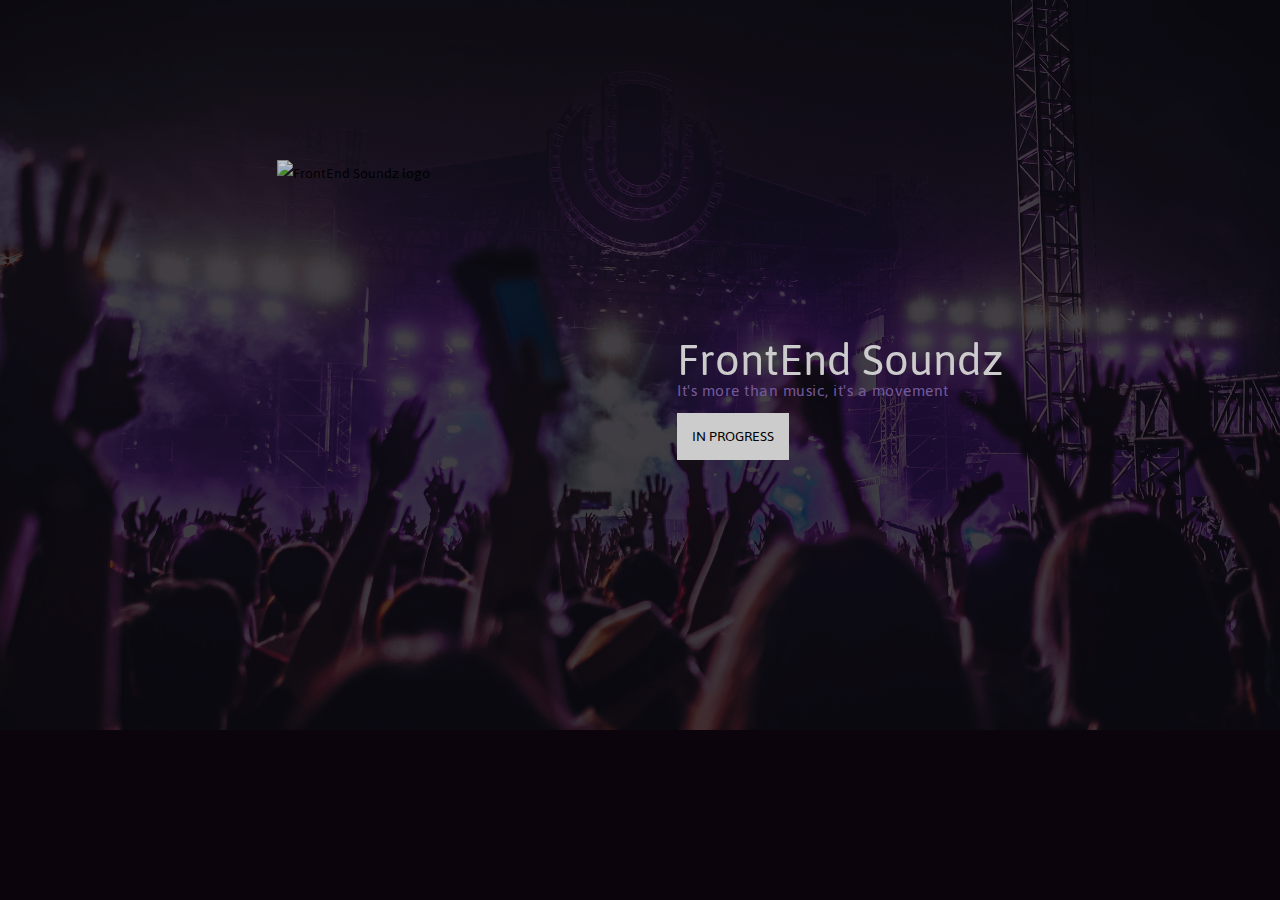
==== commit 8c8881bc: "Rename blocker.html to index.html" ====
--- a/index.html
+++ b/index.html
@@ -1,979 +1,52 @@
-<!DOCTYPE html>
-<html lang="en">
-<head>
-    <meta charset="UTF-8">
-    <meta name="viewport" content="width=device-width, initial-scale=1.0">
-    <title>FrontEnd Soundz | It's More Than Music, It's A Movement</title>
-    <link rel="icon" href="Images/Content/FrontEnd Soundz Logo.png">
-
-    <link rel="stylesheet" href="styles.css">
-
-    <!--Plyr CSS & JS CDN Links-->
-    <link rel="stylesheet" href="https://cdn.plyr.io/3.7.8/plyr.css" />
-    
-    <script src="https://cdn.plyr.io/3.7.8/plyr.polyfilled.js"></script>
-
-    <script src="https://kit.fontawesome.com/63d3360e1a.js" crossorigin="anonymous"></script>
-    <script src="https://kit.fontawesome.com/b5390d3db8.js" crossorigin="anonymous"></script>
-    
-    
-    <style>
-        @import url('https://fonts.googleapis.com/css2?family=Istok+Web:ital,wght@0,400;0,700;1,400;1,700&family=Jaldi:wght@400;700&family=Lato:ital,wght@0,100;0,300;0,400;0,700;0,900;1,100;1,300;1,400;1,700;1,900&family=Noto+Sans:ital,wght@0,100..900;1,100..900&display=swap');
-    </style>
- 
-</head>
-<body>
-    <div id="loginModal" class="search-and-user-wrapper-overlay" style="display: none;">
-        <div id="close-modal" onclick="closeModal()">
-            <i class="fa fa-bus"></i>
-        </div>
-        <div class="search-and-user-wrapper">
-            <!-- User login|sign up -->
-            <div class="navibar-user-space">                
-                <div id="login" class="modal">
-                </div>
-
-                  <form class="modal-content" action="" method="post">
-                             
-                    <div class="login-container">
-
-                      <div class="login-user-psw-wrapper">
-                        
-                        <div class="login-user-psw-content-wrapper">
-                        <label class="login-username-lbl" for="username">Username:</label>
-
-                        <input id="login-username-input" type="text" placeholder="Enter Username" name="username" required>
-                        </div>
-                      </div> 
-
-                      <div class="login-confirmation-wrapper">
-                        <div class="remember-me-wrapper">
-                            <input type="checkbox" checked="checked" name="remember">
-
-                            <p class="remember-me">Remember Me
-                            </p>
-                        </div>
-
-                        <button class="loginFormBtn" type="submit">Login</button>
-                      </div>
-
-                      <div class="container">
-                        <button class="loginFormBtn" type="button" class="cancelbtn" onclick="closeModal();">Cancel</button>
-                      </div>
-                    </div>
-                  </form>
-                </div>
-            
-        </div>
-
-    </div>
-
-<!--(Navbar & Hero Content) Dellonte's Lair-->
-    <header>
-    <div class="bg-overlay"></div>
-
-     <div class="space" id="space">
-        
-        <div class="logo-wrapper">
-            <img class="logo" src="https://github.com/JoshLanderz19/CW3---Front-End-Soundz-Repository/blob/main/FrontEnd%20Soundz%20Logo.png?raw=true" alt="FrontEnd Soundz logo">
-            <p class="logo-name">FrontEnd Soundz
-                <span class="logo-span" id="logo-span">It's more than music, it's a movement</span>
-            </p>
-        </div>
-
-        <div class="navibar-menu-space">
-            
-            <ul class="navibar-menu-list">
-                <li class="navibar-menu-list-item"><a href="index.html">Home</a></li>
-                <li class="navibar-menu-list-item"><a href="music library.html"> Music Library</a></li>
-                <li class="navibar-menu-list-item"><a href="explore.html">Explore</a></li>
-                <li class="navibar-menu-list-item"><a href="about-us.html">About Us</a></li>
-            </ul>
-        </div>
-
-        <div class="naivbar-login-wrapper">
-            <i class="fa-solid fa-user" style="color: #fcfcfc;"></i> 
-            <!-- <a class="login-btn" href="login.html">Login</a>-->
-            <button class="loginBtn" onclick="showLogin()">Log In</button>
-            <p id="login-welcome-text"></p>
-        </div>
-
-                <script>
-                function searchOpen() {
-  const defaultSearchEl = document.getElementById("searchEl");
-
-  defaultSearchEl.classList.remove("openSearchEl");
-  defaultSearchEl.classList.add("newSearchEl");
-
-  const searchIcon = document.getElementById("search-bar-new-icon");
-
-  searchIcon.style.right = "12px";
-}
-
-function showLogin() {
-  document.getElementById("loginModal").style.display = "block";
-}
-
-function closeModal() {
-  document.getElementById("loginModal").style.display = "none";
-}
-// Function to handle login confirmation (button click)
-function handleLogin() {
-// Prevent default form submission behavior
-event.preventDefault();
-const username = document.getElementById("login-username-input").value;
-const welcomeText = document.getElementById("login-welcome-text");
-welcomeText.textContent = "Welcome, " + username + "!";
-// Save username in local storage
-localStorage.setItem("loggedInUsername", username);
-
-closeModal();
-}
-
-// Check for stored username on page load
-const storedUsername = localStorage.getItem("loggedInUsername");
-if (storedUsername) {
-const welcomeText = document.getElementById("login-welcome-text");
-welcomeText.textContent = "Welcome, " + storedUsername;
-}
-
-// Attach the handleLogin function to the login button click event
-const loginButton = document.querySelector('.loginFormBtn[type="submit"]');
-loginButton.addEventListener('click', handleLogin);
-                </script>
-
-                 <!--<i id="search-bar-new-icon" class="fa-solid fa-magnifying-glass" style="color:#ffffff;"></i>-->
-        </div>
-
-
-    <div class="hero-wrapper">
-        <!--Welcome Message-->
-        <div class="hero-welcome-wrapper">
-            <h1 class="hero-welcome-heading">Welcome To FrontEnd Soundz</h1>
-        </div>
-
-        <!--Hero Content-->
-        <div class="hero-content">
-
-            <!--Welcome Pitch Wrapper (Done)-->
-            <div class="welcome-pitch-wrapper">
-                <div class="welcome-pitch-message-wrapper">
-                    <h3 class="welcome-pitch-message">Welcome to Front End Soundz, your<br>one-stop shop for exploring cutting<br> edge music.
-                    </h3>
-                </div>
-
-                <div class="welcome-pitch-points-wrapper">
-                    <ul class="welcome-pitch-points-list">
-                        <!--Point 1-->
-                        <li class="welcome-pitch-points">
-                            <span class="icon-wrapper">
-                                <i class="fa-solid fa-compact-disc"></i>
-                            </span>
-                            Explore Music
-                        </li>
-
-                        <!--Point 2-->
-                        <li class="welcome-pitch-points">
-                            <span class="icon-wrapper">
-                                <i class="fa-solid fa-wand-magic-sparkles"></i>
-                            </span>
-                            Discover New and Upcoming Artists & Bands
-                        </li>
-
-                        <!--Point 3-->
-                        <li class="welcome-pitch-points">
-                            <span class="icon-wrapper">
-                                <i class="fa-solid fa-bullhorn"></i>
-                            </span>
-                            Appreciate & Promote
-                        </li>
-
-                        <!--Point 4-->
-                        <li class="welcome-pitch-points">
-                            <span class="icon-wrapper">
-                                <i class="fa-solid fa-comment-dots"></i>
-                            </span>
-                            Discuss & Collaborate
-                        </li>
-                    </ul>
-                </div>
-            </div>
-
-            <!--Artist Display & Call To Action Wrapper-->
-            <div class="artist-display-cta-wrapper">    
-                <div class="artist-display-wrapper">
-                    <img class="artist-display-img" src="Images/Artists Images/Xan Griffin.JPG" alt="Xan Griffin" class="artist-display-img">
-                    <img class="artist-display-img" src="Images/Artists Images/Taylor Belle.jpg" alt="Taylor Belle" class="artist-display-img">
-                    <img class="artist-display-img" src="Images/Artists Images/Nico Anuch.jpg" alt="Nico Anuch" class="artist-display-img">
-                </div>
-
-                <div class="cta-wrapper">
-                    <p class="cta-text">
-                        <span class="cta-text-span">It's more than music, it's a movement.</span>
-                    Join the community, discover hidden gems, and<br>unleash the sound of tomorrow.
-                    </p>
-
-                    <div class="cta-btn-wrapper">
-                        <a class="cta-btn" href="explore.html">Discover Artists</a>
-                    </div>
-                </div>
-            </div>
-        </div>
-
-
-    </div>
-
-    </header>    
-
-    
-<main>
-
-    <!--Featured Artists (Simone)-->
-    <section class="featured-artists-section">
-        <!--Section Title (FEATURED ARTISTS)-->
-        <div class="section-header">
-            <h1 class="section-heading">Featured Artists</h1>
-
-            <p class="section-description">
-                Join the community, discover hidden gems, and unleash the sound of tomorrow.
-            </p>
-        </div>
-
-        <div class="featured-artists-card-wrapper">
-
-            <!--Featured Artists #1 - Lyle Kam-->
-            <div class="featured-artists-card">
-                <div class="fotn-card-label-wrapper">
-                    <h4 class="fotn-card-label">Lyle Kam</h4>
-                    <p class="featured-artists-bio-text">Followers: 47.6K</p>
-                    <p class="featured-artists-bio-text">Mood: Upbeat</p>
-                    <p class="featured-artists-bio-text">Genres of Focus: Alt Indie, Pop</p>
-                    <p class="featured-artists-bio-text">Residence: Toronto, USA</p>
-
-                    <div class="social-media-wrapper">
-                        <a target="_blank" href="https://open.spotify.com/artist/3tpxZOPwm3IFQo00wq6hNd?si=4BSyEF3FRVuic6n8JmSBFA" class="icon-button spotify">
-                            <i class="fab fa-spotify"></i>
-                            <span></span>
-                        </a>
-                        <a target="_blank" href="https://www.instagram.com/lylekam/" class="icon-button instagram">
-                            <i class="fab fa-instagram"></i>
-                            <span></span>
-                        </a>
-                        <a target="_blank" href="https://twitter.com/KamLyle" class="icon-button twitter">
-                            <i class="fa-brands fa-x-twitter"></i>
-                            <span></span>
-                        </a>
-                    </div>
-                </div>        
-                <div class="featured-artist-img-wrapper">
-                    <img src="Images/Artists Images/Lyle Kam (2).jpg" alt="Photo of Lyle Kam">
-                </div>
-            </div>
-
-            <!--Featured Artists #2 - Tiana Kocher-->
-            <div class="featured-artists-card">
-                <div class="fotn-card-label-wrapper">
-                    <h4 class="fotn-card-label">Tiana Kocher</h4>
-                    <p class="featured-artists-bio-text">Followers: 195.2K</p>
-                    <p class="featured-artists-bio-text">Mood: Relaxing</p>
-                    <p class="featured-artists-bio-text">Genres of Focus: Pop, R&B</p>
-                    <p class="featured-artists-bio-text">Residence: Los Angeles, USA</p>
-
-                    <div class="social-media-wrapper">
-                        <a target="_blank" href="https://open.spotify.com/artist/0aQl6dYFpdEuGuRVzcUBE6?si=r2c5gGrOTPWVW_XZE5whug" class="icon-button spotify">
-                            <i class="fab fa-spotify"></i>
-                            <span></span>
-                        </a>
-                        <a target="_blank" href="https://www.instagram.com/tianakocher/" class="icon-button instagram">
-                            <i class="fab fa-instagram"></i>
-                            <span></span>
-                        </a>
-                        <a target="_blank" href="https://twitter.com/tianakocher" class="icon-button twitter">
-                            <i class="fa-brands fa-x-twitter"></i>
-                            <span></span>
-                        </a>
-                    </div>
-                </div>        
-                <div class="featured-artist-img-wrapper">
-                    <img src="Images/Artists Images/Tiana Kocher.jpg" alt="Photo of Tiana Kocher">
-                </div>
-            </div>
-
-            <!--Featured Artists #3 - Afonso-->
-            <div class="featured-artists-card">
-                <div class="fotn-card-label-wrapper">
-                    <h4 class="fotn-card-label">Afonso</h4>
-                    <p class="featured-artists-bio-text">Followers: 195.2K</p>
-                    <p class="featured-artists-bio-text">Mood: Groovy</p>
-                    <p class="featured-artists-bio-text">Genres of Focus: R&B, Jazz</p>
-                    <p class="featured-artists-bio-text">Residence: Portugal</p>
-
-                    <div class="social-media-wrapper">
-                        <a target="_blank" href="https://open.spotify.com/artist/19ZWrFOuK5OEk7SaALa6fr?si=2s_GO378StaxSz8Xnm8L-g" class="icon-button spotify">
-                            <i class="fab fa-spotify"></i>
-                            <span></span>
-                        </a>
-                        <a target="_blank" href="https://www.instagram.com/a.fonso/" class="icon-button instagram">
-                            <i class="fab fa-instagram"></i>
-                            <span></span>
-                        </a>
-                        <a target="_blank" href="https://www.facebook.com/afonsomusic/" class="icon-button facebook">
-                            <i class="fa-brands fa-facebook"></i>
-                            <span></span>
-                        </a>
-                    </div>
-                </div>        
-                <div class="featured-artist-img-wrapper">
-                    <img src="Images/Artists Images/Afonso.jpg" alt="Photo of Afonso">
-                </div>
-            </div>
-
-            <!--Featured Artists #3 - Drew Richmond-->
-            <div class="featured-artists-card">
-                <div class="fotn-card-label-wrapper">
-                    <h4 class="fotn-card-label">Drew Richmond</h4>
-                    <p class="featured-artists-bio-text">Followers: 195.2K</p>
-                    <p class="featured-artists-bio-text">Mood: Soothing</p>
-                    <p class="featured-artists-bio-text">Genres of Focus: EDM, Alt Indie, Rock</p>
-                    <p class="featured-artists-bio-text">Residence: Nashville, Tennessee</p>
-
-                    <div class="social-media-wrapper">
-                        <a target="_blank" href="https://open.spotify.com/artist/0KTBOtduEU6295wJIPW0ol" class="icon-button spotify">
-                            <i class="fab fa-spotify"></i>
-                            <span></span>
-                        </a>
-                        <a target="_blank" href="https://www.tiktok.com/@drewdoesmusic" class="icon-button tiktok">
-                            <i class="fab fa-tiktok"></i>
-                            <span></span>
-                        </a>
-                        <a target="_blank" href="https://www.facebook.com/afonsomusic/" class="icon-button facebook">
-                            <i class="fa-brands fa-facebook"></i>
-                            <span></span>
-                        </a>
-                    </div>
-                </div>        
-                <div class="featured-artist-img-wrapper">
-                    <img src="Images/Artists Images/Drew Richmond.jpg" alt="Photo of Drew Richmond">
-                </div>
-            </div>
-
-        </div>
-
-        <div class="see-more-wrapper">
-            <a class="see-more-link" href="explore.html">See more...</a>
-        </div>
-    </section> 
-
-    <hr class="section-break-hr">
-
-
-
-    <!--Fresh On The Net (HTML DONE)-->
-    <section id="fotn-section" class="fotn-section">
-        <!--Section Title (FRESH ON THE NET)-->
-        <div class="section-header">
-            <h1 class="section-heading">Fresh On The Net</h1>
-        </div>
-        
-        <!--Fresh On The Net Content-->
-        <div class="fotn-content-wrapper">
-            <!--Container A-->
-            <div class="fotn-container-one">
-
-                <!--#1 Dive Deeper Card-->
-                <div class="fotn-card-one">
-        
-                    <div class="fotn-card-one-header">
-                       <h3 class="fotn-card-one-heading">Dive Deeper Than<br>Your Playlist</h3>
-                    </div>
-        
-                    <div class="fotn-card-one-text-wrapper">
-                        <p class="fotn-card-one-text">Tired of the same old algorithms dictating your music discovery?
-                        <br>
-                        How about finding something fresh, something that ignites your
-                        <br>
-                        passion for new sounds and hidden gems instead?</p>
-        
-                        <p class="fotn-card-one-text">Explore<span> Fresh on The Net</span> and unearth the hidden gems shaping the<br>future of sound.</p>
-                    </div>
-        
-                    <div class="fotn-card-one-link-wrapper">
-                       <a class="fotn-card-one-link" href="">Find Your Next Obsession</a>
-                    </div>
-        
-                </div>
-        
-                <!--#2 Trending Genre Card-->
-                <div class="fotn-card-two">
-        
-                    <!--Background Image with (Absolute Positioning)-->
-                    <img src="Images/Content/marcela-laskoski-YrtFlrLo2DQ-unsplash.jpg" class="fotn-card-img" alt="Photo by Marcela Laskovski [DJ using mixer]">
-                            
-                    <!--Trending Genre Label with (Absolute Positioning)-->
-                    <div class="fotn-card-label-wrapper">
-                       <h4 class="fotn-card-label">Trending Genre</h4>
-                    </div>
-                    
-                    <!--Text Underlay (Purple Box)-->
-                    <div class="fotn-card-two-text-underlay">
-                       <div class="fotn-card-two-text-wrapper">
-                           <p class="fotn-card-two-text">ELECTRONIC<br> DANCE MUSIC</p>
-                       </div>
-                    </div>
-                    <a class="see-bio-link" href="explore.html">
-                        <i class="fa fa-link"></i>
-                    </a>
-                </div>
-            </div>
-
-            <!--Container B-->
-            <div class="fotn-container-two">
-            
-                <!--#3 FrontEnd Sound of the Week Card-->
-                <div class="fotn-card-three">
-                
-                    <!--Background Album Image with (Absolute Positioning)-->
-                    <img src="Images/Song Images/L!FE - Whenever.jpg" class="fotn-card-img" alt="L!FE - Whenever | Album Cover by L!IFE">
-                    
-                    <!--FrontEnd Sound of the Week Label with (Absolute Positioning)-->
-                    <div class="fotn-card-label-wrapper">
-                       <h4 class="fotn-card-label">FrontEnd Sound of the Week</h4>
-                    </div>
- 
-                    <!--Music Play Button with (Absolute Positioning)-->
-                    <div class="play-button-wrapper">
-                        <audio id="song" style="display: none;">
-                            <source src="Audio/L!FE - Whenever [Thematic].mp3" type="audio/mp3">
-                        </audio>
-                        <div class="player-box">
-                            <p class="player-box-song-name">L!FE - Whenever
-                            <div class="player-box-song-name-spans">
-                                <span>Chill</span>|
-                                <span>Upbeat</span>
-                            </div>  
-                            </p>
-                            <button onclick="playPause()" class="music-play-button"     id="play-btn">
-                                <i class="fa fa-play" id="playIcon"></i>
-                            </button>
-                            <input type="range" value="0" id="progress">
-                        </div>
-                    </div>
-                </div>
-        
-                
-                <!--#4 Upcoming Artist & Band Card-->
-                <div class="fotn-card-four">
-        
-                    <!--a) Upcoming Card [Artist]-->
-                    <div class="fotn-card-upcoming-wrapper">
-                       <!--Trending Genre Label with (Absolute Positioning)-->
-                       <div class="fotn-card-label-wrapper">
-                           <h4 class="fotn-card-label">Upcoming Artist</h4>
-                       </div>
-                       <img src="Images/Artists Images/Lily Fitts.jpg" alt="Photo of Lily Fitts">
-                       <a class="see-bio-link" href="explore.html">
-                        <i class="fa fa-link"></i>
-                       </a>
-                    </div>
-
-                    <!--b) Upcoming Card [Band]-->
-                    <div class="fotn-card-upcoming-wrapper">
-                       <!--Trending Genre Label with (Absolute Positioning)-->
-                       <div class="fotn-card-label-wrapper">
-                           <h4 class="fotn-card-label">Upcoming Band</h4>
-                       </div>                        
-                       <img src="Images/Bands Images/Diviners.png" alt="Photo of Diviners">
-                       <a class="see-bio-link" href="explore.html">
-                        <i class="fa fa-link"></i>
-                       </a>
-                    </div>
-                </div>
-                    
-            </div>
-        </div>
-    </section>
-
-    
-    <hr class="section-break-hr">
-
-    <!--Curated Genres (HTML DONE)-->
-    <section id="curated-genres-section">
-        <!--Section Title (Curated Genres)-->
-        <div class="section-header">
-            <h1 class="section-heading">Curated Genres</h1>
-        </div>
-
-        <!--Curated Genres Content-->
-        <div class="curated-genres-content-wrapper">
-
-            <!--Genre: EDM-->
-            <!--#1 Bodisaffa Music - Against The Wall (Album)-->
-            <div class="curated-genres-album-wrapper" data-song="Bodisaffa Music - Against The Wall" data-src="Audio/Bodisaffa Music - Against the Wall [Thematic].mp3">
-                <div class="curated-genres-ablum">
-                    <!--Background Album Image-->
-                    <div class="curated-genre-song-mood-wrapper">
-                        <span class="curated-genre-song-mood">Engergetic</span>
-                    </div>
-                    <img class="curated-genres-ablum-img" src="Images/Song Images/Bodaisaffa Music - Against the Wall.jpg" alt="EDM | Bodisaffa Music - Against The Wall |  Album Cover by Bodisaffa Music">
-                    
-                    <!--Music Play Button with (Absolute Positioning)-->
-                    <div class="curated-genre-player-wrapper">
-                        <audio id="curated-genre-song" style="display: none;">
-                            <source src="Audio/Bodisaffa Music - Against the Wall [Thematic].mp3" type="audio/mp3">
-                        </audio>
-                        <div class="curated-genre-song-box">
-            
-            
-                        <div class="curated-genre-song-description-wrapper">
-                            <div class="curated-genre-song-name-wrapper">
-                                <p class="curated-genre-song-name">Bodisaffa Music - Against The Wall</p>
-                            </div>
-                        </div>
-
-                        <div class="curated-genre-song-player-wrapper">
-                            <button onclick="curatedGenresPlayPause()" class="curated-genre-song-play-button" id="cgs-play-btn">
-                                <i class="fa fa-play" id="cgs-playIcon"></i>
-                            </button>
-                            
-                            <input type="range" value="0" id="cgs-progress" class="cgs-progress">
-                            </div>
-                            <p class="remainingTime" id="remainingTime">2:59</p>
-                        </div>
-                    </div>
-                </div>
-                <div class="curated-genres-ablum-title-wrapper">
-                <a><h3 class="curated-genres-ablum-title">EDM</h3></a>
-                </div>
-            </div>
-
-            <!--Genre: HIP HOP-->
-            <!--#2 L!FE - Whenever (Album)-->
-            <div class="curated-genres-album-wrapper" data-song="L!FE - Whenever" data-src="Audio/L!FE - Whenever [Thematic].mp3">
-                <div class="curated-genres-ablum">
-                    <!--Background Album Image-->
-                    <div class="curated-genre-song-mood-wrapper">
-                        <span class="curated-genre-song-mood">Chill</span>
-                    </div>
-                    <img class="curated-genres-ablum-img" src="Images/Song Images/L!FE - Whenever.jpg" alt="HIP HOP | L!FE - Whenever |  Album Cover by L!FE">
-                    
-                    <!--Music Play Button with (Absolute Positioning)-->
-                    <div class="curated-genre-player-wrapper">
-                        <audio id="curated-genre-song" style="display: none;">
-                            <source src="Audio/L!FE - Whenever [Thematic].mp3" type="audio/mp3">
-                        </audio>
-                        <div class="curated-genre-song-box">
-            
-            
-                        <div class="curated-genre-song-description-wrapper">
-                            <div class="curated-genre-song-name-wrapper">
-                                <p class="curated-genre-song-name">L!FE - Whenever</p>
-                            </div>
-                        </div>
-
-                        <div class="curated-genre-song-player-wrapper">
-                            <button onclick="curatedGenresPlayPause()" class="curated-genre-song-play-button" id="cgs-play-btn">
-                                <i class="fa fa-play" id="cgs-playIcon"></i>
-                            </button>
-                            
-                            <input type="range" value="0" id="cgs-progress" class="cgs-progress">
-                            </div>
-                            <p class="remainingTime" id="remainingTime">2:58</p>
-                        </div>
-                    </div>
-                </div>
-                <div class="curated-genres-ablum-title-wrapper">
-                    <h3 class="curated-genres-ablum-title">HIP HOP</h3>
-                </div>
-            </div>
-
-            <!--Genre: LO-FI-->
-            <!--#3 Reymi Chrono - Elevate (Album)-->
-            <div class="curated-genres-album-wrapper" data-song="Reymi Chrono - Elevate" data-src="Audio/Reymi Chrono - Elevate [Thematic].mp3">
-                <div class="curated-genres-ablum">
-                    <!--Background Album Image-->
-                    <div class="curated-genre-song-mood-wrapper">
-                        <span class="curated-genre-song-mood">Retro Trance</span>
-                    </div>
-                    <img class="curated-genres-ablum-img" src="Images/Song Images/Reymi Chrono - Elevate.jpg" alt="HIP HOP | Reymi Chrono - Elevate |  Album Cover by L!FE">
-                    
-                    <!--Music Play Button with (Absolute Positioning)-->
-                    <div class="curated-genre-player-wrapper">
-                        <audio id="curated-genre-song" style="display: none;">
-                            <source src="Audio/Reymi Chrono - Elevate [Thematic].mp3" type="audio/mp3">
-                        </audio>
-                        <div class="curated-genre-song-box">
-            
-            
-                        <div class="curated-genre-song-description-wrapper">
-                            <div class="curated-genre-song-name-wrapper">
-                                <p class="curated-genre-song-name">Reymi Chrono - Elevate</p>
-                            </div>
-                        </div>
-
-                        <div class="curated-genre-song-player-wrapper">
-                            <button onclick="curatedGenresPlayPause()" class="curated-genre-song-play-button" id="cgs-play-btn">
-                                <i class="fa fa-play" id="cgs-playIcon"></i>
-                            </button>
-                            
-                            <input type="range" value="0" id="cgs-progress" class="cgs-progress">
-                            </div>
-                            <p class="remainingTime" id="remainingTime">1:41</p>
-                        </div>
-                    </div>
-                </div>
-                <div class="curated-genres-ablum-title-wrapper">
-                    <h3 class="curated-genres-ablum-title">LO-FI</h3>
-                </div>
-            </div>
-
-            <!--Genre: INDEPENDENT (INDIE)-->
-            <!--#4 Lyle Kam - internet crush (Album)-->
-            <div class="curated-genres-album-wrapper" data-song="Lyle Kam - internet crush" data-src="Audio/Lyle Kam - internet crush [Thematic].mp3">
-                <div class="curated-genres-ablum">
-                    <!--Background Album Image-->
-                    <div class="curated-genre-song-mood-wrapper">
-                        <span class="curated-genre-song-mood">Mellow</span>
-                    </div>
-                    <img class="curated-genres-ablum-img" src="Images/Song Images/Lyle Kam - internet crush.jpg" alt="HIP HOP | Lyle Kam - internet crush |  Album Cover by L!FE">
-                    
-                    <!--Music Play Button with (Absolute Positioning)-->
-                    <div class="curated-genre-player-wrapper">
-                        <audio id="curated-genre-song" style="display: none;">
-                            <source src="Audio/Lyle Kam - internet crush [Thematic].mp3" type="audio/mp3">
-                        </audio>
-                        <div class="curated-genre-song-box">
-            
-            
-                        <div class="curated-genre-song-description-wrapper">
-                            <div class="curated-genre-song-name-wrapper">
-                                <p class="curated-genre-song-name">Lyle Kam - internet crush</p>
-                            </div>
-                        </div>
-
-                        <div class="curated-genre-song-player-wrapper">
-                            <button onclick="curatedGenresPlayPause()" class="curated-genre-song-play-button" id="cgs-play-btn">
-                                <i class="fa fa-play" id="cgs-playIcon"></i>
-                            </button>
-                            
-                            <input type="range" value="0" id="cgs-progress" class="cgs-progress">
-                            </div>
-                            <p class="remainingTime" id="remainingTime">2:52</p>
-                        </div>
-                    </div>
-                </div>
-                <div class="curated-genres-ablum-title-wrapper">
-                    <h3 class="curated-genres-ablum-title">INDEPENDENT</h3>
-                </div>
-            </div>
-
-
-            <!--Genre: RHYTHYM AND BLUES-->
-            <!--#5 Taylor Belle - Letters To Myself (Album)-->
-            <div class="curated-genres-album-wrapper" data-song="Taylor Belle - Letters To Myself" data-src="Audio/Taylor Belle - Letters To Myself [Thematic].mp3">
-                <div class="curated-genres-ablum">
-                    <!--Background Album Image-->
-                    <div class="curated-genre-song-mood-wrapper">
-                        <span class="curated-genre-song-mood">Soothing</span>
-                    </div>
-                    <img class="curated-genres-ablum-img" src="Images/Song Images/Taylor Belle - Love Letters To Myself.jpg" alt="HIP HOP | Taylor Belle - Letters To Myself |  Album Cover by L!FE">
-                    
-                    <!--Music Play Button with (Absolute Positioning)-->
-                    <div class="curated-genre-player-wrapper">
-                        <audio id="curated-genre-song" style="display: none;">
-                            <source src="Audio/Taylor Belle - Love Letters to Myself [Thematic].mp3" type="audio/mp3">
-                        </audio>
-                        <div class="curated-genre-song-box">
-            
-            
-                        <div class="curated-genre-song-description-wrapper">
-                            <div class="curated-genre-song-name-wrapper">
-                                <p class="curated-genre-song-name">Taylor Belle - Letters To Myself</p>
-                            </div>
-                        </div>
-
-                        <div class="curated-genre-song-player-wrapper">
-                            <button onclick="curatedGenresPlayPause()" class="curated-genre-song-play-button" id="cgs-play-btn">
-                                <i class="fa fa-play" id="cgs-playIcon"></i>
-                            </button>
-                            
-                            <input type="range" value="0" id="cgs-progress" class="cgs-progress">
-                            </div>
-                            <p class="remainingTime" id="remainingTime">2:37</p>
-                        </div>
-                    </div>
-                </div>
-                <div class="curated-genres-ablum-title-wrapper">
-                    <h3 class="curated-genres-ablum-title">RHYTHYM & BLUES</h3>
-                </div>
-            </div>
-
-            <!--Genre: REGGAE-->
-            <div class="curated-genres-album-wrapper" data-song="soundbay - Island Breeze (Happy Reggae Backgroound Music)" data-src="Audio/soundbay - Island Breeze (Happy Reggae Backgroound Music) [Thematic].mp3">
-                <div class="curated-genres-ablum">
-                    <!--Background Album Image-->
-                    <div class="curated-genre-song-mood-wrapper">
-                        <span class="curated-genre-song-mood">Plucky Bass</span>
-                    </div>
-                    <img class="curated-genres-ablum-img" src="Images/Song Images/soundbay - Island Breeze (Happy Reggae Background Royalty Free Music for YouTube).jpg" alt="HIP HOP | soundbay - Island Breeze (Happy Reggae Backgroound Music) |  Album Cover by L!FE">
-                    
-                    <!--Music Play Button with (Absolute Positioning)-->
-                    <div class="curated-genre-player-wrapper">
-                        <audio id="curated-genre-song" style="display: none;">
-                            <source src="Audio/soundbay - Island Breeze (Happy Reggae Backgroound Music).mp3" type="audio/mp3">
-                        </audio>
-                        <div class="curated-genre-song-box">
-            
-            
-                        <div class="curated-genre-song-description-wrapper">
-                            <div class="curated-genre-song-name-wrapper">
-                                <p class="curated-genre-song-name">soundbay - Island Breeze</p>
-                            </div>
-                        </div>
-
-                        <div class="curated-genre-song-player-wrapper">
-                            <button onclick="curatedGenresPlayPause()" class="curated-genre-song-play-button" id="cgs-play-btn">
-                                <i class="fa fa-play" id="cgs-playIcon"></i>
-                            </button>
-                            
-                            <input type="range" value="0" id="cgs-progress" class="cgs-progress">
-                            </div>
-                            <p class="remainingTime" id="remainingTime">2:40</p>
-                        </div>
-                    </div>
-                </div>
-                <div class="curated-genres-ablum-title-wrapper">
-                    <h3 class="curated-genres-ablum-title">REGGAE</h3>
-                </div>
-            </div>
-        </div>
-
-            <script>
-                //Fresh On The Net - Play Button (Do not edit this button)
-let progress = document.getElementById("progress");
-let song = document.getElementById("song");
-let playIcon = document.getElementById("playIcon");
-
-let rTime = document.getElementById("rTime");
-
-song.onloadedmetadata = function(){
-    song.pause();
-    progress.max = song.duration;
-    progress.value = song.currentTime;
-}
-
-function playPause(){
-    if(playIcon.classList.contains("fa-pause")){
-        song.pause();
-        playIcon.classList.remove("fa-pause");
-        playIcon.classList.add("fa-play");
-    } else {
-        song.play();
-        playIcon.classList.add("fa-pause");
-        playIcon.classList.remove("fa-play");
-    }
-}
-
-if(song.play()){
-  setInterval(()=>{
-      progress.value = song.currentTime;
-  },500);
-}
-
-progress.onchange = function(){
-    song.play();
-    song.currentTime = progress.value;
-    playIcon.classList.add("fa-pause");
-    playIcon.classList.remove("fa-play");
-}
-                // Select all curated genres album wrappers
-const curatedGenreAlbums = document.querySelectorAll(".curated-genres-album-wrapper");
-
-curatedGenreAlbums.forEach(album => {
-    const playButton = album.querySelector(".curated-genre-song-play-button");
-    const audioElement = album.querySelector("audio");
-    const playIconElement = playButton.querySelector("i");
-    const progressBar = album.querySelector(".cgs-progress");
-    const remainingTime = album.querySelector(".remainingTime");
-
-    playButton.addEventListener("click", () => {
-      // Pause all songs
-      curatedGenreAlbums.forEach(album => {
-          const otherAudioElement = album.querySelector("audio");
-          const otherPlayButton = album.querySelector(".curated-genre-song-play-button");
-          const otherPlayIconElement = otherPlayButton.querySelector("i");
-          if (otherAudioElement !== audioElement) {
-              otherAudioElement.pause();
-              otherPlayIconElement.classList.remove("fa-pause");
-              otherPlayIconElement.classList.add("fa-play");
-              otherPlayButton.classList.remove("active");
-          }
-      });
-
-      // Toggle play/pause for the clicked song
-      if (audioElement.paused) {
-          audioElement.play();
-          playIconElement.classList.remove("fa-play");
-          playIconElement.classList.add("fa-pause");
-          playButton.classList.add("active");
-      } else {
-          audioElement.pause();
-          playIconElement.classList.remove("fa-pause");
-          playIconElement.classList.add("fa-play");
-          playButton.classList.remove("active");
-      }
-  });
-
-  audioElement.addEventListener("timeupdate", () => {
-      const progress = (audioElement.currentTime / audioElement.duration) * 100;
-      progressBar.value = progress;
-      
-      // Calculate remaining time
-      const remaining = audioElement.duration - audioElement.currentTime;
-      const minutes = Math.floor(remaining / 60);
-      const seconds = Math.floor(remaining % 60);
-      const formattedTime = `${minutes}:${seconds < 10 ? '0' : ''}${seconds}`;
-      remainingTime.textContent = formattedTime;
-  });
-
-  progressBar.addEventListener("input", () => {
-      // Calculate the new time based on the progress bar value
-      const newTime = (progressBar.value / 100) * audioElement.duration;
-      // Update the audio element's current time
-      audioElement.currentTime = newTime;
-  });
-
-  audioElement.onended = () => {
-      playIconElement.classList.remove("fa-pause");
-      playIconElement.classList.add("fa-play");
-      playButton.classList.remove("active");
-      progressBar.value = 0;
-      remainingTime.textContent = "0:00";
-  };
-});
-
-
-
-            </script>
-
-        <div class="frontend-soundz-playlist-cta-wrapper">
-            <div class="frontend-soundz-playlist-cta-header">
-                <div class="frontend-soundz-playlist-cta-img-wrapper">
-                    <img src="Images/Content/FrontEnd Soundz Logo.png" alt="FrontEnd Soundz Logo">
-                </div>
-                <div class="frontend-soundz-playlist-cta-content">
-                    <div class="ball"></div>
-                    <h1 class="frontend-soundz-playlist-cta-title">FRONTEND SOUNDZ PLAYLIST</h1>
-                    <p class="frontend-soundz-playlist-cta-description">Browse through our carefully chosen playlist full of diverse music brought to you by more underrated artists and bands.</p>
-                    <div class="fotn-card-one-playlist-link-wrapper">
-                        <a class="fotn-card-one-link" href="music library.html">BROWSE PLAYLIST</a>
-                    </div>
-                </div>
-            </div>
-            </div>
-        </div>
-
-    </section>
-
-<!-- More from FrontEnd Soundz -->
-<section id="grid-section">
-
-<div class="grid">
-     
-    <div class="card">
-    <!--Gonna put a wrapper around your p tags to control it-->
-      <h2 style="color: rgb(132, 19, 19);">THE HISTORY OF GENRES!</h2>
-      
-      <!--Type this out below and press tab.
-        div.p-wrapper (exactly learnt from my Second father Kevin Powell lol. man is based. FR)
-    -->
-        <div class="p-wrapper"> <!--Back to CSS for a min-->
-            <p>Music has always spoken in genres, from the rhythmic chants of ancient rituals to the <span style="color: var(--garrison-red);">pulsating electronic music</span> of today's clubs.</p>
-                
-            <p>Read more on how these evolving categories have organized and influenced musical expression throughout history.
-            </p>
-        </div> 
-        <a href="explore.html" id="button1">READ MORE</a href="explore.html"> 
-    </div> 
- 
-  <div class="card">
-       <img src="https://images.unsplash.com/photo-1526394931762-90052e97b376?q=80&w=1974&auto=format&fit=crop&ixlib=rb-4.0.3&ixid=M3wxMjA3fDB8MHxwaG90by1wYWdlfHx8fGVufDB8fHx8fA%3D%3D" alt="record player">
-  </div>
- 
-  <div class="card">
-      <img src="https://images.unsplash.com/photo-1516280440614-37939bbacd81?w=500&auto=format&fit=crop&q=60&ixlib=rb-4.0.3&ixid=M3wxMjA3fDB8MHxjb2xsZWN0aW9uLXBhZ2V8N3xYVnBRdGcyUWZ2b3x8ZW58MHx8fHx8" alt="Mic">
-      
-  </div>
- 
- <div class="card">
-        <h2>Touring Dates for Featured Artists</h2>
-        <div class="p-wrapper">
-            <p>Want to catch these rising stars live?</p>
-            <p> follow artist profiles and find upcoming shows, ticket prices and venues!</p>
-        </div>
-       
-        <a id="button2" href="explore.html">Touring Dates & More</a>
-        <p style="color:rgba(10, 10, 125, 0.766); margin-top: 20px;">Coming Soon! 2025</p>
-     
-        <!--A tags: Type (a) then tab--> 
-</div>
- 
- <div class="card">
-      <h2>Collaborate with The Artists Themselves</h2>
-      <div class="p-wrapper">
-        <p>Unleash your creative potential and collaborate with fellow artists in our vibrant <span style="color:rgba(10, 10, 125, 0.766); margin-top: 20px;">Discord</span> community.</p>
-        <p>
-        Connect with musicians, creators, and artists across disciplines, find collaborators, share your work, and push your creative boundaries in an inspiring and supportive environment!</p>
-      </div>
-    <a id="button3" href="explore.html">Collaborate</a>
-</div>
- 
- <div class="card">
-      <img src="https://images.unsplash.com/photo-1511379938547-c1f69419868d?w=500&auto=format&fit=crop&q=60&ixlib=rb-4.0.3&ixid=M3wxMjA3fDB8MHxjb2xsZWN0aW9uLXBhZ2V8MTB8WFZwUXRnMlFmdm98fGVufDB8fHx8fA%3D%3D" alt="Acoustic Guitars">
-    </div>
-</div>
-</section>   
-
-</main>
-
-<section class="footer">
-    <div class="footer-row">
-        <div class="logo-col">
-        <a class="logo-link" href="index.html">
-            <img class="logo"  src="Images/Content/FrontEnd Soundz Logo.png" alt="">
-        </a>
-        </div>
-        <div class="footer-col">
-            <h4 class="footer-col-heading">Communities</h4>
-            <ul class="footer-links-list">
-                <li class="footer-links"><a href="explore.html">Music Library</a></li>
-                <li class="footer-links"><a href="">Discord</a></li>
-                <li class="footer-links"><a href="#">About Us</a></li>
-            </ul>
-        </div>
-        <div class="footer-col">
-            <h4 class="footer-col-heading">Useful Links</h4>
-            <ul class="footer-links-list">
-                <li class="footer-links"><a href="#">Support</a></li>
-                <li class="footer-links"><a href="#">Free Mobile App</a></li>
-                <li class="footer-links"><a href="#">Privacy Policy</a></li>
-                <li class="footer-links"><a href="#">Cookies</a></li>
-            </ul>
-        </div>
-        <div class="footer-col">
-            <h4 class="footer-col-heading">Newsletter</h4>
-            <div class="newsletter-wrapper">
-                <p class="newsletter-text">
-                    Subscribe to our newsletter for a monthly dose of news and updates about your favourite artists.
-                </p>
-                <form action="#">
-                    <input id="newsletterEl" type="email" placeholder="Your e-mail" required>
-                    <button type="text">SUBSCRIBE</button>
-                </form>
-            </div>
-        </div>
-    </div>
-</section>
-
-<script src="script.js" type="text/javascript"></script>
-</body>
-</html>
+<!DOCTYPE html>
+<html lang="en">
+    <head>
+        <meta charset="UTF-8">
+        <meta name="viewport" content="width=device-width, initial-scale=1.0">
+        <title>FrontEnd Soundz | It's More Than Music, It's A Movement</title>
+        <link rel="icon" href="Images/Content/FrontEnd Soundz Logo.png">
+    
+        <link rel="stylesheet" href="styles.css">
+    
+        <!--Plyr CSS & JS CDN Links-->
+        <link rel="stylesheet" href="https://cdn.plyr.io/3.7.8/plyr.css" />
+        <script src="https://cdn.plyr.io/3.7.8/plyr.polyfilled.js"></script>
+    
+        <script src="https://kit.fontawesome.com/63d3360e1a.js" crossorigin="anonymous"></script>
+        <script src="https://kit.fontawesome.com/b5390d3db8.js" crossorigin="anonymous"></script>
+        
+        
+        <style>
+            @import url('https://fonts.googleapis.com/css2?family=Istok+Web:ital,wght@0,400;0,700;1,400;1,700&family=Jaldi:wght@400;700&family=Lato:ital,wght@0,100;0,300;0,400;0,700;0,900;1,100;1,300;1,400;1,700;1,900&family=Noto+Sans:ital,wght@0,100..900;1,100..900&display=swap');
+        </style>
+    </head>
+<body>
+    <header>
+        <div class="bg-overlay"></div>
+    
+         <div class="space" id="space" style="height: 100%;">
+        </div>
+    
+    
+        <div class="hero-wrapper" id="blocker-hero-wrapper">
+
+            <div class="logo-wrapper" id="blocker-logo-wrapper">
+                <img class="logo" src="https://github.com/JoshLanderz19/CW3---Front-End-Soundz-Repository/blob/main/FrontEnd%20Soundz%20Logo.png?raw=true" alt="FrontEnd Soundz logo">
+                <p class="logo-name">FrontEnd Soundz
+                    <span class="logo-span" id="logo-span">It's more than music, it's a movement</span>
+                </p>
+                <p class="site-progress">IN PROGRESS</p>
+            </div>
+    
+        </div>
+        <audio id="auto-audio" src="Audio/Lyle Kam - internet crush [Thematic].mp3" loop="loop"></audio>
+
+
+        <script>
+            window.onload = function() {
+    document.getElementById("auto-audio").play();
+}
+        </script>
+        </header>
+</body>
+</html>
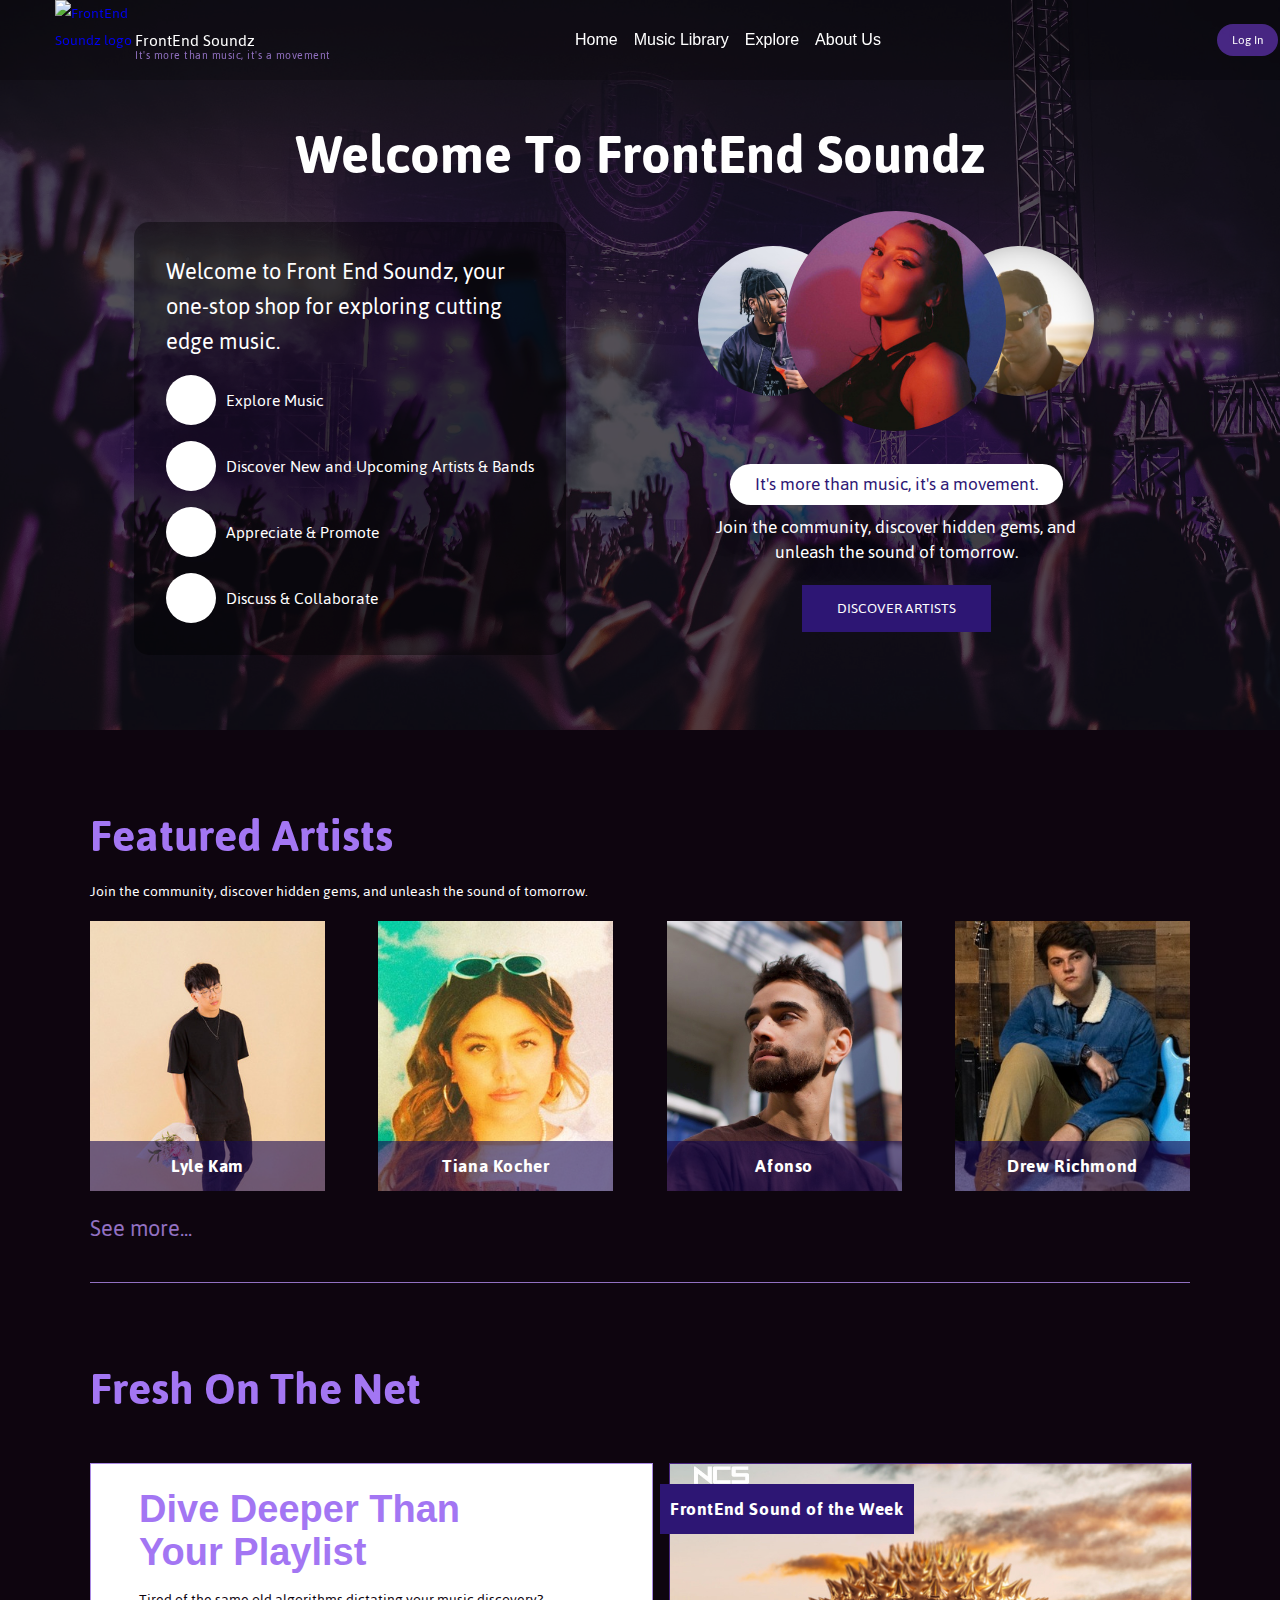
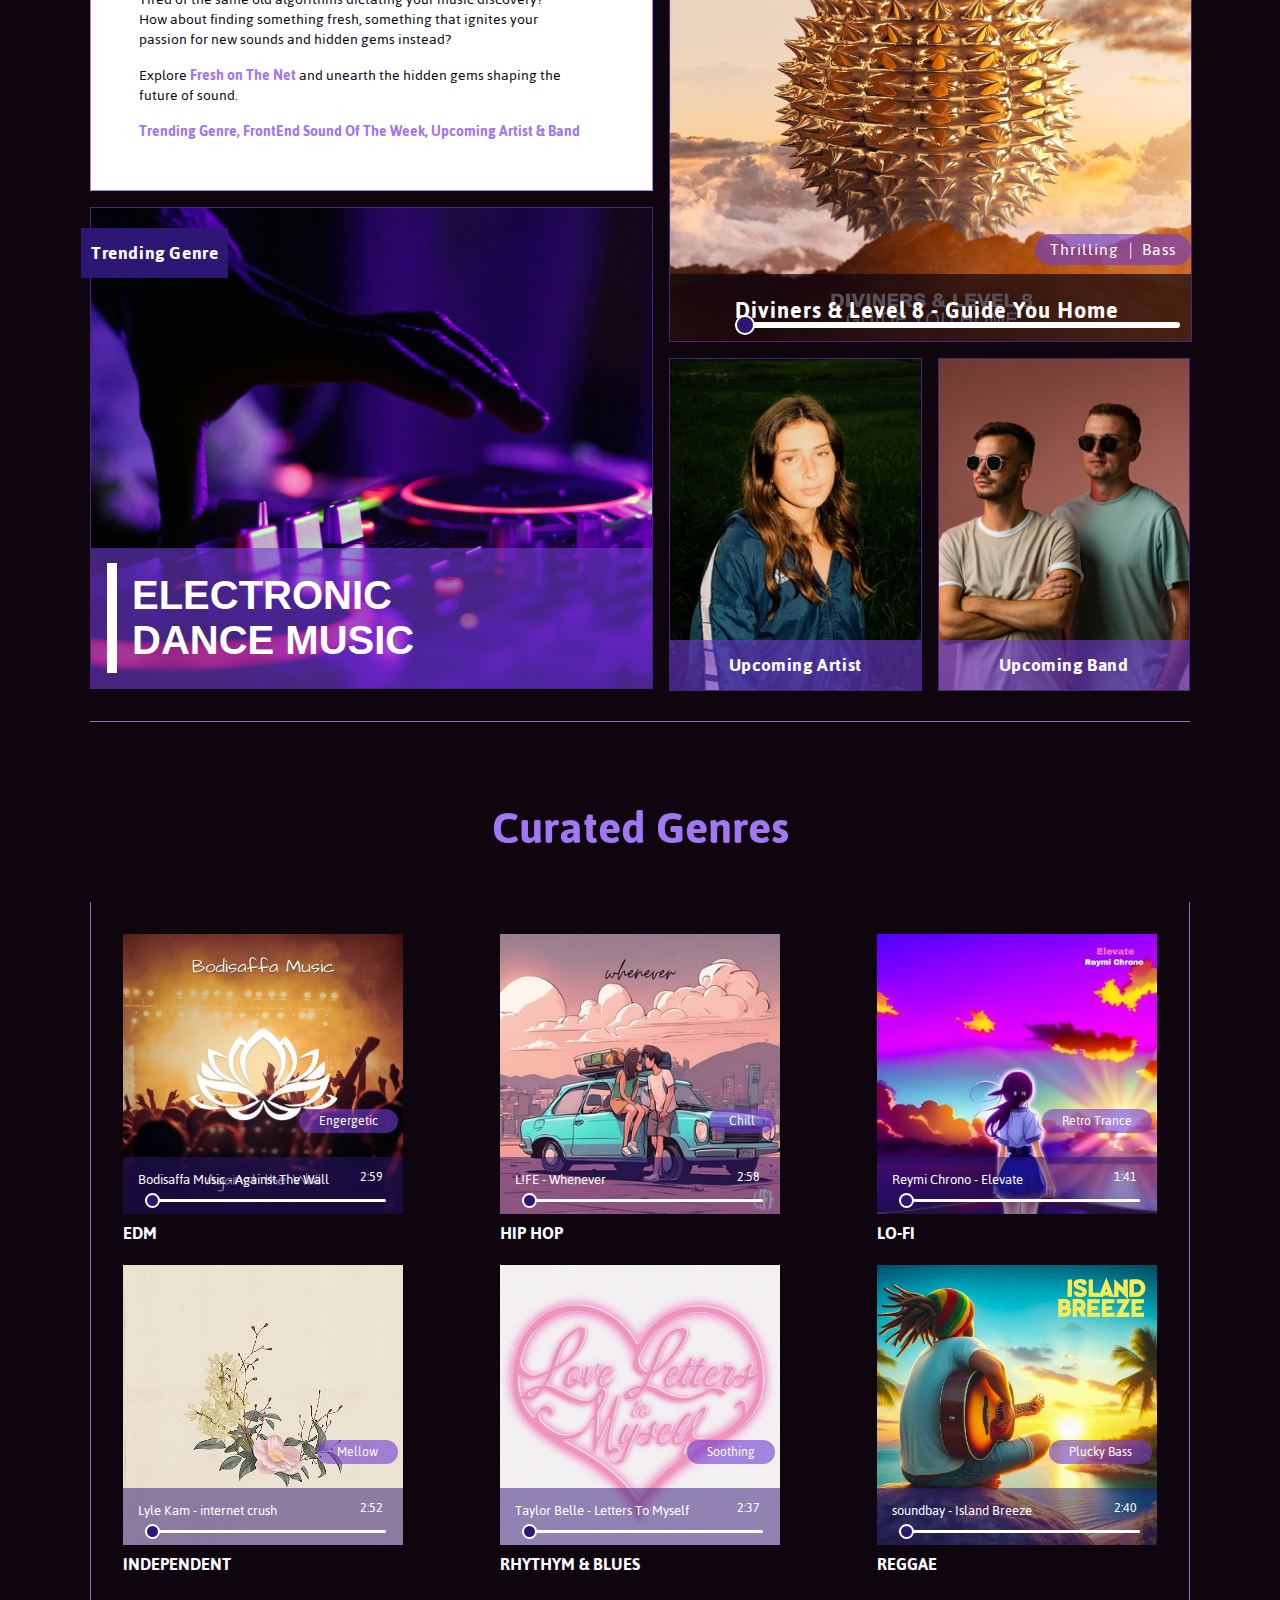
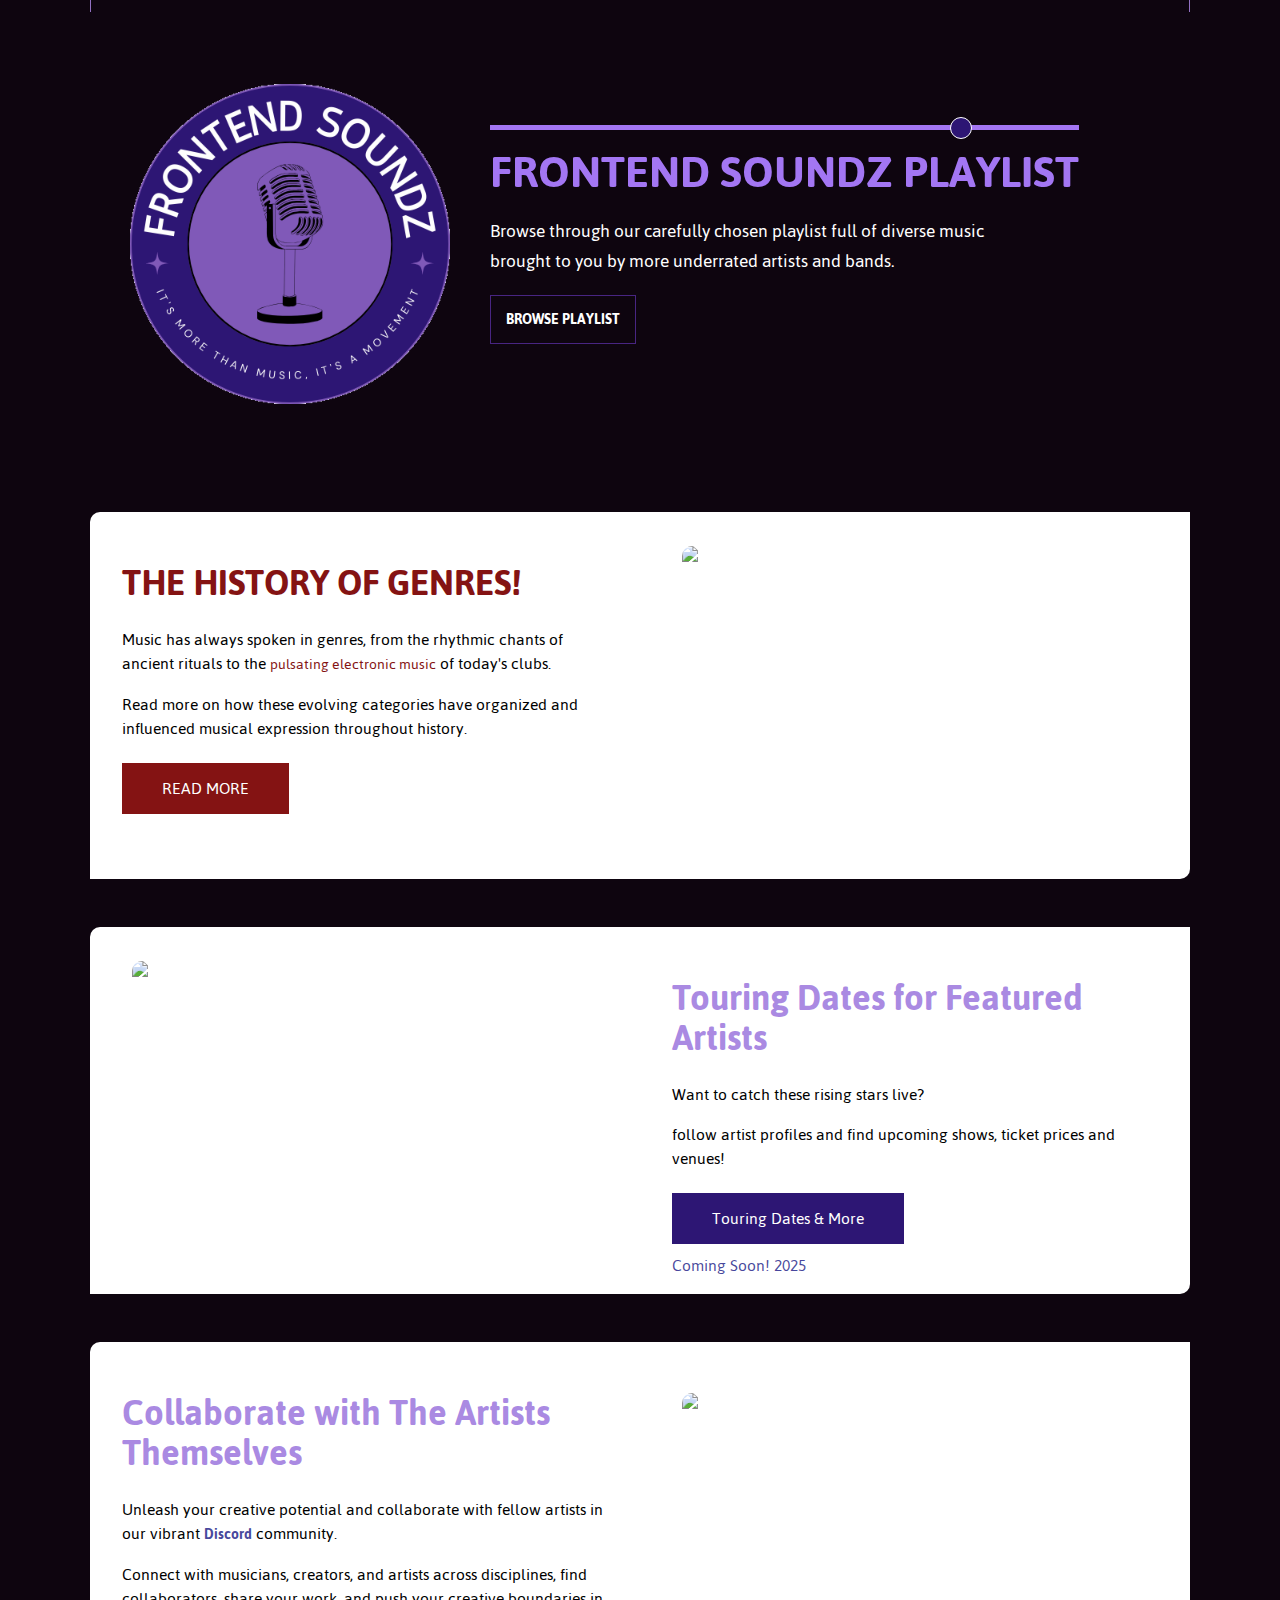
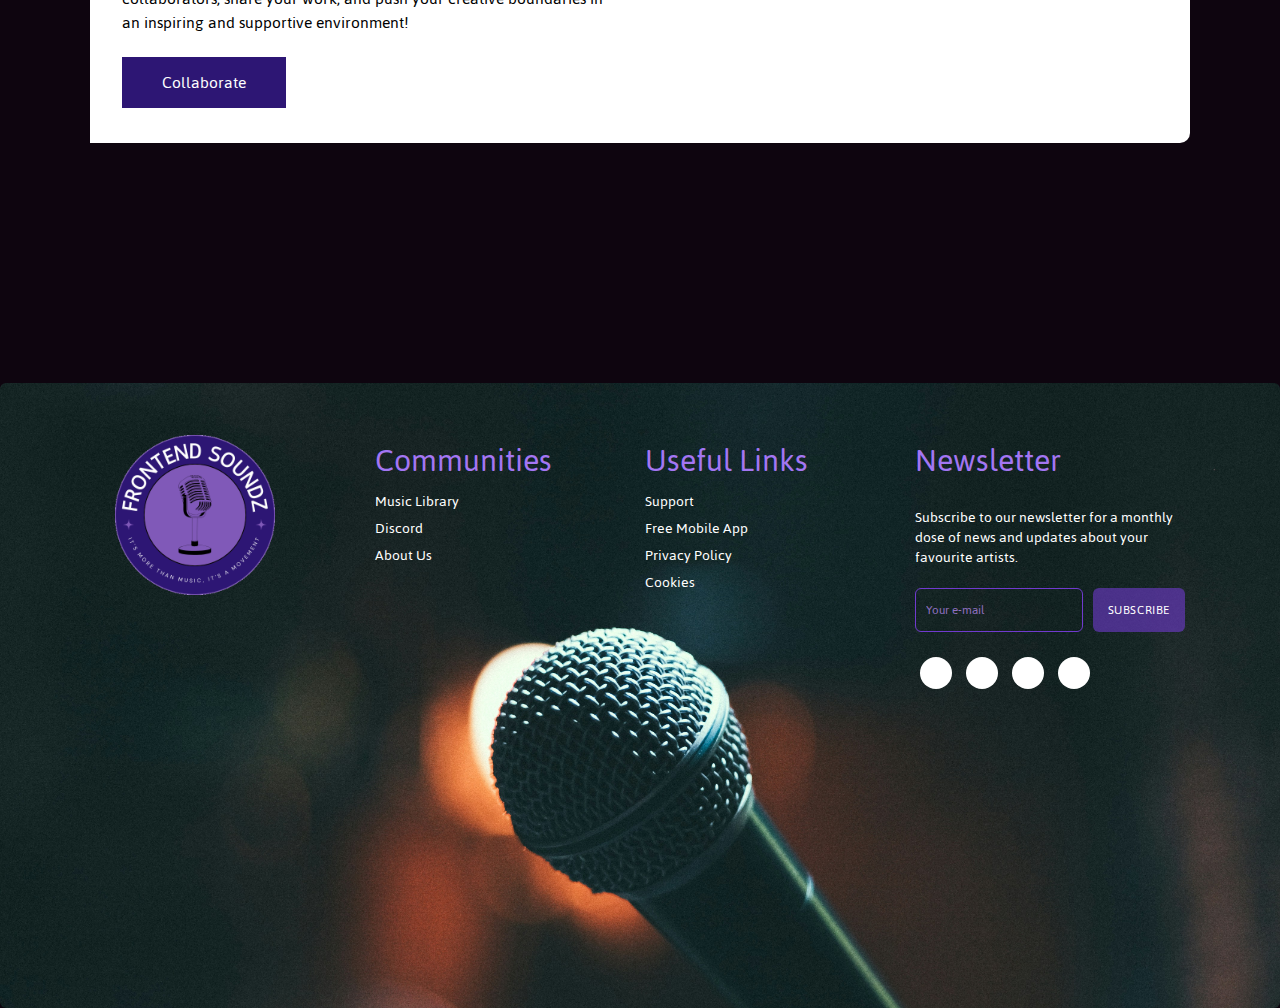
==== commit 00f3bfe8: "Update and rename index(Hidden).html to index.html" ====
--- a/index.html
+++ b/index.html
@@ -1,52 +1,1008 @@
-<!DOCTYPE html>
-<html lang="en">
-    <head>
-        <meta charset="UTF-8">
-        <meta name="viewport" content="width=device-width, initial-scale=1.0">
-        <title>FrontEnd Soundz | It's More Than Music, It's A Movement</title>
-        <link rel="icon" href="Images/Content/FrontEnd Soundz Logo.png">
-    
-        <link rel="stylesheet" href="styles.css">
-    
-        <!--Plyr CSS & JS CDN Links-->
-        <link rel="stylesheet" href="https://cdn.plyr.io/3.7.8/plyr.css" />
-        <script src="https://cdn.plyr.io/3.7.8/plyr.polyfilled.js"></script>
-    
-        <script src="https://kit.fontawesome.com/63d3360e1a.js" crossorigin="anonymous"></script>
-        <script src="https://kit.fontawesome.com/b5390d3db8.js" crossorigin="anonymous"></script>
-        
-        
-        <style>
-            @import url('https://fonts.googleapis.com/css2?family=Istok+Web:ital,wght@0,400;0,700;1,400;1,700&family=Jaldi:wght@400;700&family=Lato:ital,wght@0,100;0,300;0,400;0,700;0,900;1,100;1,300;1,400;1,700;1,900&family=Noto+Sans:ital,wght@0,100..900;1,100..900&display=swap');
-        </style>
-    </head>
-<body>
-    <header>
-        <div class="bg-overlay"></div>
-    
-         <div class="space" id="space" style="height: 100%;">
-        </div>
-    
-    
-        <div class="hero-wrapper" id="blocker-hero-wrapper">
-
-            <div class="logo-wrapper" id="blocker-logo-wrapper">
-                <img class="logo" src="https://github.com/JoshLanderz19/CW3---Front-End-Soundz-Repository/blob/main/FrontEnd%20Soundz%20Logo.png?raw=true" alt="FrontEnd Soundz logo">
-                <p class="logo-name">FrontEnd Soundz
-                    <span class="logo-span" id="logo-span">It's more than music, it's a movement</span>
-                </p>
-                <p class="site-progress">IN PROGRESS</p>
-            </div>
-    
-        </div>
-        <audio id="auto-audio" src="Audio/Lyle Kam - internet crush [Thematic].mp3" loop="loop"></audio>
-
-
-        <script>
-            window.onload = function() {
-    document.getElementById("auto-audio").play();
-}
-        </script>
-        </header>
-</body>
-</html>
+<!DOCTYPE html>
+<html lang="en">
+<head>
+    <meta charset="UTF-8">
+    <meta name="viewport" content="width=device-width, initial-scale=1.0">
+    <title>FrontEnd Soundz | It's More Than Music, It's A Movement</title>
+    <link rel="icon" href="Images/Content/FrontEnd Soundz Logo.png">
+
+    <link rel="stylesheet" href="styles.css">
+
+    <!--Plyr CSS & JS CDN Links-->
+    <link rel="stylesheet" href="https://cdn.plyr.io/3.7.8/plyr.css" />
+    
+    <script src="https://cdn.plyr.io/3.7.8/plyr.polyfilled.js"></script>
+
+    <script src="https://kit.fontawesome.com/63d3360e1a.js" crossorigin="anonymous"></script>
+    <script src="https://kit.fontawesome.com/b5390d3db8.js" crossorigin="anonymous"></script>
+    
+    
+    <style>
+        @import url('https://fonts.googleapis.com/css2?family=Istok+Web:ital,wght@0,400;0,700;1,400;1,700&family=Jaldi:wght@400;700&family=Lato:ital,wght@0,100;0,300;0,400;0,700;0,900;1,100;1,300;1,400;1,700;1,900&family=Noto+Sans:ital,wght@0,100..900;1,100..900&display=swap');
+    </style>
+ 
+</head>
+<body>
+    <div id="loginModal" class="search-and-user-wrapper-overlay" style="display: none;">
+        <div id="close-modal" onclick="closeModal()">
+            <i class="fa fa-bus"></i>
+        </div>
+        <div class="search-and-user-wrapper">
+            <!-- User login|sign up -->
+            <div class="navibar-user-space">                
+                <div id="login" class="modal">
+                </div>
+
+                  <form class="modal-content" action="" method="post">
+                             
+                    <div class="login-container">
+
+                      <div class="login-user-psw-wrapper">
+                        
+                        <div class="login-user-psw-content-wrapper">
+                        <label class="login-username-lbl" for="username">Username:</label>
+
+                        <input id="login-username-input" type="text" placeholder="Enter Username" name="username" required>
+                        </div>
+                      </div> 
+
+                      <div class="login-confirmation-wrapper">
+                        <div class="remember-me-wrapper">
+                            <input type="checkbox" checked="checked" name="remember">
+
+                            <p class="remember-me">Remember Me
+                            </p>
+                        </div>
+
+                        <button class="loginFormBtn" type="submit">Login</button>
+                      </div>
+
+                      <div class="container">
+                        <button class="loginFormBtn" type="button" class="cancelbtn" onclick="closeModal();">Cancel</button>
+                      </div>
+                    </div>
+                  </form>
+                </div>
+            
+        </div>
+
+    </div>
+
+<!--(Navbar & Hero Content) Dellonte's Lair-->
+    <header>
+    <div class="bg-overlay"></div>
+
+     <div class="space" id="space">
+        
+        <a href="index.html" draggable="false">
+        <div class="logo-wrapper">
+            <img class="logo" src="https://github.com/JoshLanderz19/CW3---Front-End-Soundz-Repository/blob/main/FrontEnd%20Soundz%20Logo.png?raw=true" alt="FrontEnd Soundz logo">
+            <p class="logo-name">FrontEnd Soundz
+                <span class="logo-span" id="logo-span">It's more than music, it's a movement</span>
+            </p>
+        </div>
+        </a>
+
+        <div class="navibar-menu-space">
+            
+            <ul class="navibar-menu-list">
+                <li class="navibar-menu-list-item"><a href="index.html">Home</a></li>
+                <li class="navibar-menu-list-item"><a href="music library.html"> Music Library</a></li>
+                <li class="navibar-menu-list-item"><a href="explore.html">Explore</a></li>
+                <li class="navibar-menu-list-item"><a href="about-us.html">About Us</a></li>
+            </ul>
+        </div>
+
+        <div class="naivbar-login-wrapper">
+            <i class="fa-solid fa-user" style="color: #fcfcfc;"></i> 
+            <!-- <a class="login-btn" href="login.html">Login</a>-->
+            <button class="loginBtn" onclick="showLogin()">Log In</button>
+            <p id="login-welcome-text"></p>
+        </div>
+
+                <script>
+                function searchOpen() {
+  const defaultSearchEl = document.getElementById("searchEl");
+
+  defaultSearchEl.classList.remove("openSearchEl");
+  defaultSearchEl.classList.add("newSearchEl");
+
+  const searchIcon = document.getElementById("search-bar-new-icon");
+
+  searchIcon.style.right = "12px";
+}
+
+function showLogin() {
+  document.getElementById("loginModal").style.display = "block";
+}
+
+function closeModal() {
+  document.getElementById("loginModal").style.display = "none";
+}
+// Function to handle login confirmation (button click)
+function handleLogin() {
+// Prevent default form submission behavior
+event.preventDefault();
+const username = document.getElementById("login-username-input").value;
+const welcomeText = document.getElementById("login-welcome-text");
+welcomeText.textContent = "Welcome, " + username + "!";
+// Save username in local storage
+localStorage.setItem("loggedInUsername", username);
+
+closeModal();
+}
+
+// Check for stored username on page load
+const storedUsername = localStorage.getItem("loggedInUsername");
+if (storedUsername) {
+const welcomeText = document.getElementById("login-welcome-text");
+welcomeText.textContent = "Welcome, " + storedUsername;
+}
+
+// Attach the handleLogin function to the login button click event
+const loginButton = document.querySelector('.loginFormBtn[type="submit"]');
+loginButton.addEventListener('click', handleLogin);
+                </script>
+
+                 <!--<i id="search-bar-new-icon" class="fa-solid fa-magnifying-glass" style="color:#ffffff;"></i>-->
+        </div>
+
+
+    <div class="hero-wrapper">
+        <!--Welcome Message-->
+        <div class="hero-welcome-wrapper">
+            <h1 class="hero-welcome-heading">Welcome To FrontEnd Soundz</h1>
+        </div>
+
+        <!--Hero Content-->
+        <div class="hero-content">
+
+            <!--Welcome Pitch Wrapper (Done)-->
+            <div class="welcome-pitch-wrapper">
+                <div class="welcome-pitch-message-wrapper">
+                    <h3 class="welcome-pitch-message">Welcome to Front End Soundz, your<br>one-stop shop for exploring cutting<br> edge music.
+                    </h3>
+                </div>
+
+                <div class="welcome-pitch-points-wrapper">
+                    <ul class="welcome-pitch-points-list">
+                        <!--Point 1-->
+                        <li class="welcome-pitch-points">
+                            <span class="icon-wrapper">
+                                <i class="fa-solid fa-compact-disc"></i>
+                            </span>
+                            Explore Music
+                        </li>
+
+                        <!--Point 2-->
+                        <li class="welcome-pitch-points">
+                            <span class="icon-wrapper">
+                                <i class="fa-solid fa-wand-magic-sparkles"></i>
+                            </span>
+                            Discover New and Upcoming Artists & Bands
+                        </li>
+
+                        <!--Point 3-->
+                        <li class="welcome-pitch-points">
+                            <span class="icon-wrapper">
+                                <i class="fa-solid fa-bullhorn"></i>
+                            </span>
+                            Appreciate & Promote
+                        </li>
+
+                        <!--Point 4-->
+                        <li class="welcome-pitch-points">
+                            <span class="icon-wrapper">
+                                <i class="fa-solid fa-comment-dots"></i>
+                            </span>
+                            Discuss & Collaborate
+                        </li>
+                    </ul>
+                </div>
+            </div>
+
+            <!--Artist Display & Call To Action Wrapper-->
+            <div class="artist-display-cta-wrapper">    
+                <div class="artist-display-wrapper">
+                    <img class="artist-display-img" src="Images/Artists Images/Xan Griffin.JPG" alt="Xan Griffin" class="artist-display-img">
+                    <img class="artist-display-img" src="Images/Artists Images/Taylor Belle.jpg" alt="Taylor Belle" class="artist-display-img">
+                    <img class="artist-display-img" src="Images/Artists Images/Nico Anuch.jpg" alt="Nico Anuch" class="artist-display-img">
+                </div>
+
+                <div class="cta-wrapper">
+                    <p class="cta-text">
+                        <span class="cta-text-span">It's more than music, it's a movement.</span>
+                    Join the community, discover hidden gems, and<br>unleash the sound of tomorrow.
+                    </p>
+
+                    <div class="cta-btn-wrapper">
+                        <a class="cta-btn" href="explore.html">Discover Artists</a>
+                    </div>
+                </div>
+            </div>
+        </div>
+
+
+    </div>
+
+    </header>    
+
+    
+<main>
+
+    <!--Featured Artists (Simone)-->
+    <section class="featured-artists-section">
+        <!--Section Title (FEATURED ARTISTS)-->
+        <div class="section-header">
+            <h1 class="section-heading">Featured Artists</h1>
+
+            <p class="section-description">
+                Join the community, discover hidden gems, and unleash the sound of tomorrow.
+            </p>
+        </div>
+
+        <div class="featured-artists-card-wrapper">
+
+            <!--Featured Artists #1 - Lyle Kam-->
+            <div class="featured-artists-card">
+                <div class="fotn-card-label-wrapper">
+                    <h4 class="fotn-card-label">Lyle Kam</h4>
+                    <p class="featured-artists-bio-text">Followers: 47.6K</p>
+                    <p class="featured-artists-bio-text">Mood: Upbeat</p>
+                    <p class="featured-artists-bio-text">Genres of Focus: Alt Indie, Pop</p>
+                    <p class="featured-artists-bio-text">Residence: Toronto, USA</p>
+
+                    <div class="social-media-wrapper">
+                        <a target="_blank" href="https://open.spotify.com/artist/3tpxZOPwm3IFQo00wq6hNd?si=4BSyEF3FRVuic6n8JmSBFA" class="icon-button spotify">
+                            <i class="fab fa-spotify"></i>
+                            <span></span>
+                        </a>
+                        <a target="_blank" href="https://www.instagram.com/lylekam/" class="icon-button instagram">
+                            <i class="fab fa-instagram"></i>
+                            <span></span>
+                        </a>
+                        <a target="_blank" href="https://twitter.com/KamLyle" class="icon-button twitter">
+                            <i class="fa-brands fa-x-twitter"></i>
+                            <span></span>
+                        </a>
+                    </div>
+                </div>        
+                <div class="featured-artist-img-wrapper">
+                    <img src="Images/Artists Images/Lyle Kam (2).jpg" alt="Photo of Lyle Kam">
+                </div>
+            </div>
+
+            <!--Featured Artists #2 - Tiana Kocher-->
+            <div class="featured-artists-card">
+                <div class="fotn-card-label-wrapper">
+                    <h4 class="fotn-card-label">Tiana Kocher</h4>
+                    <p class="featured-artists-bio-text">Followers: 195.2K</p>
+                    <p class="featured-artists-bio-text">Mood: Relaxing</p>
+                    <p class="featured-artists-bio-text">Genres of Focus: Pop, R&B</p>
+                    <p class="featured-artists-bio-text">Residence: Los Angeles, USA</p>
+
+                    <div class="social-media-wrapper">
+                        <a target="_blank" href="https://open.spotify.com/artist/0aQl6dYFpdEuGuRVzcUBE6?si=r2c5gGrOTPWVW_XZE5whug" class="icon-button spotify">
+                            <i class="fab fa-spotify"></i>
+                            <span></span>
+                        </a>
+                        <a target="_blank" href="https://www.instagram.com/tianakocher/" class="icon-button instagram">
+                            <i class="fab fa-instagram"></i>
+                            <span></span>
+                        </a>
+                        <a target="_blank" href="https://twitter.com/tianakocher" class="icon-button twitter">
+                            <i class="fa-brands fa-x-twitter"></i>
+                            <span></span>
+                        </a>
+                    </div>
+                </div>        
+                <div class="featured-artist-img-wrapper">
+                    <img src="Images/Artists Images/Tiana Kocher.jpg" alt="Photo of Tiana Kocher">
+                </div>
+            </div>
+
+            <!--Featured Artists #3 - Afonso-->
+            <div class="featured-artists-card">
+                <div class="fotn-card-label-wrapper">
+                    <h4 class="fotn-card-label">Afonso</h4>
+                    <p class="featured-artists-bio-text">Followers: 195.2K</p>
+                    <p class="featured-artists-bio-text">Mood: Groovy</p>
+                    <p class="featured-artists-bio-text">Genres of Focus: R&B, Jazz</p>
+                    <p class="featured-artists-bio-text">Residence: Portugal</p>
+
+                    <div class="social-media-wrapper">
+                        <a target="_blank" href="https://open.spotify.com/artist/19ZWrFOuK5OEk7SaALa6fr?si=2s_GO378StaxSz8Xnm8L-g" class="icon-button spotify">
+                            <i class="fab fa-spotify"></i>
+                            <span></span>
+                        </a>
+                        <a target="_blank" href="https://www.instagram.com/a.fonso/" class="icon-button instagram">
+                            <i class="fab fa-instagram"></i>
+                            <span></span>
+                        </a>
+                        <a target="_blank" href="https://www.facebook.com/afonsomusic/" class="icon-button facebook">
+                            <i class="fa-brands fa-facebook"></i>
+                            <span></span>
+                        </a>
+                    </div>
+                </div>        
+                <div class="featured-artist-img-wrapper">
+                    <img src="Images/Artists Images/Afonso.jpg" alt="Photo of Afonso">
+                </div>
+            </div>
+
+            <!--Featured Artists #3 - Drew Richmond-->
+            <div class="featured-artists-card">
+                <div class="fotn-card-label-wrapper">
+                    <h4 class="fotn-card-label">Drew Richmond</h4>
+                    <p class="featured-artists-bio-text">Followers: 195.2K</p>
+                    <p class="featured-artists-bio-text">Mood: Soothing</p>
+                    <p class="featured-artists-bio-text">Genres of Focus: EDM, Alt Indie, Rock</p>
+                    <p class="featured-artists-bio-text">Residence: Nashville, Tennessee</p>
+
+                    <div class="social-media-wrapper">
+                        <a target="_blank" href="https://open.spotify.com/artist/0KTBOtduEU6295wJIPW0ol" class="icon-button spotify">
+                            <i class="fab fa-spotify"></i>
+                            <span></span>
+                        </a>
+                        <a target="_blank" href="https://www.tiktok.com/@drewdoesmusic" class="icon-button tiktok">
+                            <i class="fab fa-tiktok"></i>
+                            <span></span>
+                        </a>
+                        <a target="_blank" href="https://www.facebook.com/afonsomusic/" class="icon-button facebook">
+                            <i class="fa-brands fa-facebook"></i>
+                            <span></span>
+                        </a>
+                    </div>
+                </div>        
+                <div class="featured-artist-img-wrapper">
+                    <img src="Images/Artists Images/Drew Richmond.jpg" alt="Photo of Drew Richmond">
+                </div>
+            </div>
+
+        </div>
+
+        <div class="see-more-wrapper">
+            <a class="see-more-link" href="explore.html">See more...</a>
+        </div>
+    </section> 
+
+    <hr class="section-break-hr">
+
+
+
+    <!--Fresh On The Net (HTML DONE)-->
+    <section id="fotn-section" class="fotn-section">
+        <!--Section Title (FRESH ON THE NET)-->
+        <div class="section-header">
+            <h1 class="section-heading">Fresh On The Net</h1>
+        </div>
+        
+        <!--Fresh On The Net Content-->
+        <div class="fotn-content-wrapper">
+            <!--Container A-->
+            <div class="fotn-container-one">
+
+                <!--#1 Dive Deeper Card-->
+                <div class="fotn-card-one">
+        
+                    <div class="fotn-card-one-header">
+                       <h3 class="fotn-card-one-heading">Dive Deeper Than<br>Your Playlist</h3>
+                    </div>
+        
+                    <div class="fotn-card-one-text-wrapper">
+                        <p class="fotn-card-one-text">Tired of the same old algorithms dictating your music discovery?
+                        <br>
+                        How about finding something fresh, something that ignites your
+                        <br>
+                        passion for new sounds and hidden gems instead?</p>
+        
+                        <p class="fotn-card-one-text">Explore<span> Fresh on The Net</span> and unearth the hidden gems shaping the<br>future of sound.</p>
+
+                        <p class="fotn-card-one-text"><span>Trending Genre, FrontEnd Sound Of The Week, Upcoming Artist & Band</span></p>
+                    </div>
+        
+                    <div class="fotn-card-one-link-wrapper" style="display: none;">
+                       <a class="fotn-card-one-link" href="">Find Your Next Obsession</a>
+                    </div>
+        
+                </div>
+        
+                <!--#2 Trending Genre Card-->
+                <div class="fotn-card-two">
+        
+                    <!--Background Image with (Absolute Positioning)-->
+                    <img src="Images/Content/marcela-laskoski-YrtFlrLo2DQ-unsplash.jpg" class="fotn-card-img" alt="Photo by Marcela Laskovski [DJ using mixer]">
+                            
+                    <!--Trending Genre Label with (Absolute Positioning)-->
+                    <div class="fotn-card-label-wrapper">
+                       <h4 class="fotn-card-label">Trending Genre</h4>
+                    </div>
+                    
+                    <!--Text Underlay (Purple Box)-->
+                    <div class="fotn-card-two-text-underlay">
+                       <div class="fotn-card-two-text-wrapper">
+                           <p class="fotn-card-two-text">ELECTRONIC<br> DANCE MUSIC</p>
+                       </div>
+                    </div>
+                    <a class="see-bio-link" href="explore.html">
+                        <i class="fa fa-link"></i>
+                    </a>
+                </div>
+            </div>
+
+            <!--Container B-->
+            <div class="fotn-container-two">
+            
+                <!--#3 FrontEnd Sound of the Week Card-->
+                <div class="fotn-card-three">
+                
+                    <!--Background Album Image with (Absolute Positioning)-->
+                    <img src="Images/Song Images/Diviners & Level 8 - Guide You Home.jpg" class="fotn-card-img" alt="L!FE - Whenever | Album Cover by L!IFE">
+                    
+                    <!--FrontEnd Sound of the Week Label with (Absolute Positioning)-->
+                    <div class="fotn-card-label-wrapper">
+                       <h4 class="fotn-card-label">FrontEnd Sound of the Week</h4>
+                    </div>
+ 
+                    <!--Music Play Button with (Absolute Positioning)-->
+                    <div class="play-button-wrapper">
+                        <audio id="song" style="display: none;" autoplay="false">
+                            <source src="Audio/Diviners & Level 8 - Guide You Home [NCS Release].mp3" type="audio/mp3">
+                        </audio>
+                        <div class="player-box">
+                            <p class="player-box-song-name" style="top: 15px">Diviners & Level 8 - Guide You Home
+                            <div class="player-box-song-name-spans" style="left: 365px; top: -40px; width: min-content;">
+                                <span>Thrilling</span>|
+                                <span>Bass</span>
+                            </div>  
+                            </p>
+                            <button onclick="playPause()" class="music-play-button" id="play-btn">
+                                <i class="fa fa-play" id="playIcon"></i>
+                            </button>
+                            <input type="range" value="0" id="progress">
+
+                            <p class="remainingTime" id="remainingTime" style="display: none;">2:59</p>
+                        </div>
+                        <script>
+                            //Fresh On The Net - Play Button (Do not edit this button)
+let progress = document.getElementById("progress");
+let song = document.getElementById("song");
+let playIcon = document.getElementById("playIcon");
+
+let rTime = document.getElementById("rTime");
+
+song.volume = 0;
+song.onloadedmetadata = function(){
+    song.pause();
+    progress.max = song.duration;
+    progress.value = song.currentTime;
+}
+
+function playPause(){
+    song.volume = 1;
+    if(playIcon.classList.contains("fa-pause")){
+        song.pause();
+        playIcon.classList.remove("fa-pause");
+        playIcon.classList.add("fa-play");
+    } else {
+        song.play();
+        playIcon.classList.add("fa-pause");
+        playIcon.classList.remove("fa-play");
+    }
+}
+
+if(song.play()){
+  setInterval(()=>{
+      progress.value = song.currentTime;
+  },500);
+}
+
+progress.onchange = function(){
+    song.play();
+    song.currentTime = progress.value;
+    playIcon.classList.add("fa-pause");
+    playIcon.classList.remove("fa-play");
+}
+                        </script>
+                    </div>
+                </div>
+        
+                
+                <!--#4 Upcoming Artist & Band Card-->
+                <div class="fotn-card-four">
+        
+                    <!--a) Upcoming Card [Artist]-->
+                    <div class="fotn-card-upcoming-wrapper">
+                       <!--Trending Genre Label with (Absolute Positioning)-->
+                       <div class="fotn-card-label-wrapper">
+                           <h4 class="fotn-card-label">Upcoming Artist</h4>
+                       </div>
+                       <img src="Images/Artists Images/Lily Fitts.jpg" alt="Photo of Lily Fitts">
+                       <a class="see-bio-link" href="explore.html">
+                        <i class="fa fa-link"></i>
+                       </a>
+                    </div>
+
+                    <!--b) Upcoming Card [Band]-->
+                    <div class="fotn-card-upcoming-wrapper">
+                       <!--Trending Genre Label with (Absolute Positioning)-->
+                       <div class="fotn-card-label-wrapper">
+                           <h4 class="fotn-card-label">Upcoming Band</h4>
+                       </div>                        
+                       <img src="Images/Bands Images/Diviners.png" alt="Photo of Diviners">
+                       <a class="see-bio-link" href="explore.html">
+                        <i class="fa fa-link"></i>
+                       </a>
+                    </div>
+                </div>
+                    
+            </div>
+        </div>
+    </section>
+
+    
+    <hr class="section-break-hr">
+
+    <!--Curated Genres (HTML DONE)-->
+    <section id="curated-genres-section">
+        <!--Section Title (Curated Genres)-->
+        <div class="section-header">
+            <h1 class="section-heading">Curated Genres</h1>
+        </div>
+
+        <!--Curated Genres Content-->
+        <div class="curated-genres-content-wrapper">
+
+            <!--Genre: EDM-->
+            <!--#1 Bodisaffa Music - Against The Wall (Album)-->
+            <div class="curated-genres-album-wrapper" data-song="Bodisaffa Music - Against The Wall" data-src="Audio/Bodisaffa Music - Against the Wall [Thematic].mp3">
+                <div class="curated-genres-ablum">
+                    <!--Background Album Image-->
+                    <div class="curated-genre-song-mood-wrapper">
+                        <span class="curated-genre-song-mood">Engergetic</span>
+                    </div>
+                    <img class="curated-genres-ablum-img" src="Images/Song Images/Bodaisaffa Music - Against the Wall.jpg" alt="EDM | Bodisaffa Music - Against The Wall |  Album Cover by Bodisaffa Music">
+                    
+                    <!--Music Play Button with (Absolute Positioning)-->
+                    <div class="curated-genre-player-wrapper">
+                        <audio id="curated-genre-song" style="display: none;">
+                            <source src="Audio/Bodisaffa Music - Against the Wall [Thematic].mp3" type="audio/mp3">
+                        </audio>
+                        <div class="curated-genre-song-box">
+            
+            
+                        <div class="curated-genre-song-description-wrapper">
+                            <div class="curated-genre-song-name-wrapper">
+                                <p class="curated-genre-song-name">Bodisaffa Music - Against The Wall</p>
+                            </div>
+                        </div>
+
+                        <div class="curated-genre-song-player-wrapper">
+                            <button onclick="curatedGenresPlayPause()" class="curated-genre-song-play-button" id="cgs-play-btn">
+                                <i class="fa fa-play" id="cgs-playIcon"></i>
+                            </button>
+                            
+                            <input type="range" value="0" id="cgs-progress" class="cgs-progress">
+                            </div>
+                            <p class="remainingTime" id="remainingTime">2:59</p>
+                        </div>
+                    </div>
+                </div>
+                <div class="curated-genres-ablum-title-wrapper">
+                <a><h3 class="curated-genres-ablum-title">EDM</h3></a>
+                </div>
+            </div>
+
+            <!--Genre: HIP HOP-->
+            <!--#2 L!FE - Whenever (Album)-->
+            <div class="curated-genres-album-wrapper" data-song="L!FE - Whenever" data-src="Audio/L!FE - Whenever [Thematic].mp3">
+                <div class="curated-genres-ablum">
+                    <!--Background Album Image-->
+                    <div class="curated-genre-song-mood-wrapper">
+                        <span class="curated-genre-song-mood">Chill</span>
+                    </div>
+                    <img class="curated-genres-ablum-img" src="Images/Song Images/L!FE - Whenever.jpg" alt="HIP HOP | L!FE - Whenever |  Album Cover by L!FE">
+                    
+                    <!--Music Play Button with (Absolute Positioning)-->
+                    <div class="curated-genre-player-wrapper">
+                        <audio id="curated-genre-song" style="display: none;">
+                            <source src="Audio/L!FE - Whenever [Thematic].mp3" type="audio/mp3">
+                        </audio>
+                        <div class="curated-genre-song-box">
+            
+            
+                        <div class="curated-genre-song-description-wrapper">
+                            <div class="curated-genre-song-name-wrapper">
+                                <p class="curated-genre-song-name">L!FE - Whenever</p>
+                            </div>
+                        </div>
+
+                        <div class="curated-genre-song-player-wrapper">
+                            <button onclick="curatedGenresPlayPause()" class="curated-genre-song-play-button" id="cgs-play-btn">
+                                <i class="fa fa-play" id="cgs-playIcon"></i>
+                            </button>
+                            
+                            <input type="range" value="0" id="cgs-progress" class="cgs-progress">
+                            </div>
+                            <p class="remainingTime" id="remainingTime">2:58</p>
+                        </div>
+                    </div>
+                </div>
+                <div class="curated-genres-ablum-title-wrapper">
+                    <h3 class="curated-genres-ablum-title">HIP HOP</h3>
+                </div>
+            </div>
+
+            <!--Genre: LO-FI-->
+            <!--#3 Reymi Chrono - Elevate (Album)-->
+            <div class="curated-genres-album-wrapper" data-song="Reymi Chrono - Elevate" data-src="Audio/Reymi Chrono - Elevate [Thematic].mp3">
+                <div class="curated-genres-ablum">
+                    <!--Background Album Image-->
+                    <div class="curated-genre-song-mood-wrapper">
+                        <span class="curated-genre-song-mood">Retro Trance</span>
+                    </div>
+                    <img class="curated-genres-ablum-img" src="Images/Song Images/Reymi Chrono - Elevate.jpg" alt="HIP HOP | Reymi Chrono - Elevate |  Album Cover by L!FE">
+                    
+                    <!--Music Play Button with (Absolute Positioning)-->
+                    <div class="curated-genre-player-wrapper">
+                        <audio id="curated-genre-song" style="display: none;">
+                            <source src="Audio/Reymi Chrono - Elevate [Thematic].mp3" type="audio/mp3">
+                        </audio>
+                        <div class="curated-genre-song-box">
+            
+            
+                        <div class="curated-genre-song-description-wrapper">
+                            <div class="curated-genre-song-name-wrapper">
+                                <p class="curated-genre-song-name">Reymi Chrono - Elevate</p>
+                            </div>
+                        </div>
+
+                        <div class="curated-genre-song-player-wrapper">
+                            <button onclick="curatedGenresPlayPause()" class="curated-genre-song-play-button" id="cgs-play-btn">
+                                <i class="fa fa-play" id="cgs-playIcon"></i>
+                            </button>
+                            
+                            <input type="range" value="0" id="cgs-progress" class="cgs-progress">
+                            </div>
+                            <p class="remainingTime" id="remainingTime">1:41</p>
+                        </div>
+                    </div>
+                </div>
+                <div class="curated-genres-ablum-title-wrapper">
+                    <h3 class="curated-genres-ablum-title">LO-FI</h3>
+                </div>
+            </div>
+
+            <!--Genre: INDEPENDENT (INDIE)-->
+            <!--#4 Lyle Kam - internet crush (Album)-->
+            <div class="curated-genres-album-wrapper" data-song="Lyle Kam - internet crush" data-src="Audio/Lyle Kam - internet crush [Thematic].mp3">
+                <div class="curated-genres-ablum">
+                    <!--Background Album Image-->
+                    <div class="curated-genre-song-mood-wrapper">
+                        <span class="curated-genre-song-mood">Mellow</span>
+                    </div>
+                    <img class="curated-genres-ablum-img" src="Images/Song Images/Lyle Kam - internet crush.jpg" alt="HIP HOP | Lyle Kam - internet crush |  Album Cover by L!FE">
+                    
+                    <!--Music Play Button with (Absolute Positioning)-->
+                    <div class="curated-genre-player-wrapper">
+                        <audio id="curated-genre-song" style="display: none;">
+                            <source src="Audio/Lyle Kam - internet crush [Thematic].mp3" type="audio/mp3">
+                        </audio>
+                        <div class="curated-genre-song-box">
+            
+            
+                        <div class="curated-genre-song-description-wrapper">
+                            <div class="curated-genre-song-name-wrapper">
+                                <p class="curated-genre-song-name">Lyle Kam - internet crush</p>
+                            </div>
+                        </div>
+
+                        <div class="curated-genre-song-player-wrapper">
+                            <button onclick="curatedGenresPlayPause()" class="curated-genre-song-play-button" id="cgs-play-btn">
+                                <i class="fa fa-play" id="cgs-playIcon"></i>
+                            </button>
+                            
+                            <input type="range" value="0" id="cgs-progress" class="cgs-progress">
+                            </div>
+                            <p class="remainingTime" id="remainingTime">2:52</p>
+                        </div>
+                    </div>
+                </div>
+                <div class="curated-genres-ablum-title-wrapper">
+                    <h3 class="curated-genres-ablum-title">INDEPENDENT</h3>
+                </div>
+            </div>
+
+
+            <!--Genre: RHYTHYM AND BLUES-->
+            <!--#5 Taylor Belle - Letters To Myself (Album)-->
+            <div class="curated-genres-album-wrapper" data-song="Taylor Belle - Letters To Myself" data-src="Audio/Taylor Belle - Letters To Myself [Thematic].mp3">
+                <div class="curated-genres-ablum">
+                    <!--Background Album Image-->
+                    <div class="curated-genre-song-mood-wrapper">
+                        <span class="curated-genre-song-mood">Soothing</span>
+                    </div>
+                    <img class="curated-genres-ablum-img" src="Images/Song Images/Taylor Belle - Love Letters To Myself.jpg" alt="HIP HOP | Taylor Belle - Letters To Myself |  Album Cover by L!FE">
+                    
+                    <!--Music Play Button with (Absolute Positioning)-->
+                    <div class="curated-genre-player-wrapper">
+                        <audio id="curated-genre-song" style="display: none;">
+                            <source src="Audio/Taylor Belle - Love Letters to Myself [Thematic].mp3" type="audio/mp3">
+                        </audio>
+                        <div class="curated-genre-song-box">
+            
+            
+                        <div class="curated-genre-song-description-wrapper">
+                            <div class="curated-genre-song-name-wrapper">
+                                <p class="curated-genre-song-name">Taylor Belle - Letters To Myself</p>
+                            </div>
+                        </div>
+
+                        <div class="curated-genre-song-player-wrapper">
+                            <button onclick="curatedGenresPlayPause()" class="curated-genre-song-play-button" id="cgs-play-btn">
+                                <i class="fa fa-play" id="cgs-playIcon"></i>
+                            </button>
+                            
+                            <input type="range" value="0" id="cgs-progress" class="cgs-progress">
+                            </div>
+                            <p class="remainingTime" id="remainingTime">2:37</p>
+                        </div>
+                    </div>
+                </div>
+                <div class="curated-genres-ablum-title-wrapper">
+                    <h3 class="curated-genres-ablum-title">RHYTHYM & BLUES</h3>
+                </div>
+            </div>
+
+            <!--Genre: REGGAE-->
+            <div class="curated-genres-album-wrapper" data-song="soundbay - Island Breeze (Happy Reggae Backgroound Music)" data-src="Audio/soundbay - Island Breeze (Happy Reggae Backgroound Music) [Thematic].mp3">
+                <div class="curated-genres-ablum">
+                    <!--Background Album Image-->
+                    <div class="curated-genre-song-mood-wrapper">
+                        <span class="curated-genre-song-mood">Plucky Bass</span>
+                    </div>
+                    <img class="curated-genres-ablum-img" src="Images/Song Images/soundbay - Island Breeze (Happy Reggae Background Royalty Free Music for YouTube).jpg" alt="HIP HOP | soundbay - Island Breeze (Happy Reggae Backgroound Music) |  Album Cover by L!FE">
+                    
+                    <!--Music Play Button with (Absolute Positioning)-->
+                    <div class="curated-genre-player-wrapper">
+                        <audio id="curated-genre-song" style="display: none;">
+                            <source src="Audio/soundbay - Island Breeze (Happy Reggae Backgroound Music).mp3" type="audio/mp3">
+                        </audio>
+                        <div class="curated-genre-song-box">
+            
+            
+                        <div class="curated-genre-song-description-wrapper">
+                            <div class="curated-genre-song-name-wrapper">
+                                <p class="curated-genre-song-name">soundbay - Island Breeze</p>
+                            </div>
+                        </div>
+
+                        <div class="curated-genre-song-player-wrapper">
+                            <button onclick="curatedGenresPlayPause()" class="curated-genre-song-play-button" id="cgs-play-btn">
+                                <i class="fa fa-play" id="cgs-playIcon"></i>
+                            </button>
+                            
+                            <input type="range" value="0" id="cgs-progress" class="cgs-progress">
+                            </div>
+                            <p class="remainingTime" id="remainingTime">2:40</p>
+                        </div>
+                    </div>
+                </div>
+                <div class="curated-genres-ablum-title-wrapper">
+                    <h3 class="curated-genres-ablum-title">REGGAE</h3>
+                </div>
+            </div>
+        </div>
+
+            <script>
+                // Select all curated genres album wrappers
+const curatedGenreAlbums = document.querySelectorAll(".curated-genres-album-wrapper");
+
+curatedGenreAlbums.forEach(album => {
+    const playButton = album.querySelector(".curated-genre-song-play-button");
+    const audioElement = album.querySelector("audio");
+    const playIconElement = playButton.querySelector("i");
+    const progressBar = album.querySelector(".cgs-progress");
+    const remainingTime = album.querySelector(".remainingTime");
+
+    playButton.addEventListener("click", () => {
+      // Pause all songs
+      curatedGenreAlbums.forEach(album => {
+          const otherAudioElement = album.querySelector("audio");
+          const otherPlayButton = album.querySelector(".curated-genre-song-play-button");
+          const otherPlayIconElement = otherPlayButton.querySelector("i");
+          if (otherAudioElement !== audioElement) {
+              otherAudioElement.pause();
+              otherPlayIconElement.classList.remove("fa-pause");
+              otherPlayIconElement.classList.add("fa-play");
+              otherPlayButton.classList.remove("active");
+          }
+      });
+
+      // Toggle play/pause for the clicked song
+      if (audioElement.paused) {
+          audioElement.play();
+          playIconElement.classList.remove("fa-play");
+          playIconElement.classList.add("fa-pause");
+          playButton.classList.add("active");
+      } else {
+          audioElement.pause();
+          playIconElement.classList.remove("fa-pause");
+          playIconElement.classList.add("fa-play");
+          playButton.classList.remove("active");
+      }
+  });
+
+  audioElement.addEventListener("timeupdate", () => {
+      const progress = (audioElement.currentTime / audioElement.duration) * 100;
+      progressBar.value = progress;
+      
+      // Calculate remaining time
+      const remaining = audioElement.duration - audioElement.currentTime;
+      const minutes = Math.floor(remaining / 60);
+      const seconds = Math.floor(remaining % 60);
+      const formattedTime = `${minutes}:${seconds < 10 ? '0' : ''}${seconds}`;
+      remainingTime.textContent = formattedTime;
+  });
+
+  progressBar.addEventListener("input", () => {
+      // Calculate the new time based on the progress bar value
+      const newTime = (progressBar.value / 100) * audioElement.duration;
+      // Update the audio element's current time
+      audioElement.currentTime = newTime;
+  });
+
+  audioElement.onended = () => {
+      playIconElement.classList.remove("fa-pause");
+      playIconElement.classList.add("fa-play");
+      playButton.classList.remove("active");
+      progressBar.value = 0;
+      remainingTime.textContent = "0:00";
+  };
+});
+
+
+
+            </script>
+
+        <div class="frontend-soundz-playlist-cta-wrapper">
+            <div class="frontend-soundz-playlist-cta-header">
+                <div class="frontend-soundz-playlist-cta-img-wrapper">
+                    <img src="Images/Content/FrontEnd Soundz Logo.png" alt="FrontEnd Soundz Logo">
+                </div>
+                <div class="frontend-soundz-playlist-cta-content">
+                    <div class="ball"></div>
+                    <h1 class="frontend-soundz-playlist-cta-title">FRONTEND SOUNDZ PLAYLIST</h1>
+                    <p class="frontend-soundz-playlist-cta-description">Browse through our carefully chosen playlist full of diverse music brought to you by more underrated artists and bands.</p>
+                    <div class="fotn-card-one-playlist-link-wrapper">
+                        <a class="fotn-card-one-link" href="music library.html">BROWSE PLAYLIST</a>
+                    </div>
+                </div>
+            </div>
+            </div>
+        </div>
+
+    </section>
+
+<!-- More from FrontEnd Soundz -->
+<section id="grid-section">
+
+<div class="grid">
+     
+    <div class="card">
+    <!--Gonna put a wrapper around your p tags to control it-->
+      <h2 style="color: rgb(132, 19, 19);">THE HISTORY OF GENRES!</h2>
+      
+      <!--Type this out below and press tab.
+        div.p-wrapper (exactly learnt from my Second father Kevin Powell lol. man is based. FR)
+    -->
+        <div class="p-wrapper"> <!--Back to CSS for a min-->
+            <p>Music has always spoken in genres, from the rhythmic chants of ancient rituals to the <span style="color: var(--garrison-red);">pulsating electronic music</span> of today's clubs.</p>
+                
+            <p>Read more on how these evolving categories have organized and influenced musical expression throughout history.
+            </p>
+        </div> 
+        <a href="explore.html#history_of_genres" id="button1">READ MORE</a> 
+    </div> 
+ 
+  <div class="card">
+       <img src="https://images.unsplash.com/photo-1526394931762-90052e97b376?q=80&w=1974&auto=format&fit=crop&ixlib=rb-4.0.3&ixid=M3wxMjA3fDB8MHxwaG90by1wYWdlfHx8fGVufDB8fHx8fA%3D%3D" alt="record player">
+  </div>
+ 
+  <div class="card">
+      <img src="https://images.unsplash.com/photo-1516280440614-37939bbacd81?w=500&auto=format&fit=crop&q=60&ixlib=rb-4.0.3&ixid=M3wxMjA3fDB8MHxjb2xsZWN0aW9uLXBhZ2V8N3xYVnBRdGcyUWZ2b3x8ZW58MHx8fHx8" alt="Mic">
+      
+  </div>
+ 
+ <div class="card">
+        <h2>Touring Dates for Featured Artists</h2>
+        <div class="p-wrapper">
+            <p>Want to catch these rising stars live?</p>
+            <p> follow artist profiles and find upcoming shows, ticket prices and venues!</p>
+        </div>
+       
+        <a id="button2" disabled>Touring Dates & More</a>
+        <p style="color:rgba(10, 10, 125, 0.766); margin-top: 20px;">Coming Soon! 2025</p>
+     
+        <!--A tags: Type (a) then tab--> 
+</div>
+ 
+ <div class="card">
+      <h2>Collaborate with The Artists Themselves</h2>
+      <div class="p-wrapper">
+        <p>Unleash your creative potential and collaborate with fellow artists in our vibrant <span style="color:rgba(10, 10, 125, 0.766); margin-top: 20px;"><b>Discord</b></span> community.</p>
+        <p>
+        Connect with musicians, creators, and artists across disciplines, find collaborators, share your work, and push your creative boundaries in an inspiring and supportive environment!</p>
+      </div>
+    <a id="button3" href="https://discord.com/invite/m7R8XQ4s" target="_blank">Collaborate</a>
+</div>
+ 
+ <div class="card">
+      <img src="https://images.unsplash.com/photo-1511379938547-c1f69419868d?w=500&auto=format&fit=crop&q=60&ixlib=rb-4.0.3&ixid=M3wxMjA3fDB8MHxjb2xsZWN0aW9uLXBhZ2V8MTB8WFZwUXRnMlFmdm98fGVufDB8fHx8fA%3D%3D" alt="Acoustic Guitars">
+    </div>
+</div>
+</section>   
+
+</main>
+
+<section class="footer">
+    <div class="footer-row">
+        <div class="logo-col">
+        <a class="logo-link" href="index.html">
+            <img class="logo"  src="Images/Content/FrontEnd Soundz Logo.png" alt="">
+        </a>
+        </div>
+        <div class="footer-col">
+            <h4 class="footer-col-heading">Communities</h4>
+            <ul class="footer-links-list">
+                <li class="footer-links"><a href="music library.html">Music Library</a></li>
+                <li class="footer-links"><a href="https://discord.com/invite/m7R8XQ4s">Discord</a></li>
+                <li class="footer-links"><a href="about-us.html">About Us</a></li>
+            </ul>
+        </div>
+        <div class="footer-col">
+            <h4 class="footer-col-heading">Useful Links</h4>
+            <ul class="footer-links-list">
+                <li class="footer-links"><a href="#">Support</a></li>
+                <li class="footer-links"><a href="#">Free Mobile App</a></li>
+                <li class="footer-links"><a href="#">Privacy Policy</a></li>
+                <li class="footer-links"><a href="#">Cookies</a></li>
+            </ul>
+        </div>
+        <div class="footer-col">
+            <h4 class="footer-col-heading">Newsletter</h4>
+            <div class="newsletter-wrapper">
+                <p class="newsletter-text">
+                    Subscribe to our newsletter for a monthly dose of news and updates about your favourite artists.
+                </p>
+                <form action="mailto:someone@example.com" enctype="text/plain">
+                    <input id="newsletterEl" type="email" placeholder="Your e-mail" required>
+                    <button class="email-button" type="submit" style="background-color:  var(--genre-edm-purple);">SUBSCRIBE</button>
+                </form>
+            </div>
+
+            <div class="" style="margin-top: 15px;">
+                <a target="_blank" href="https://open.spotify.com/artist/3tpxZOPwm3IFQo00wq6hNd?si=4BSyEF3FRVuic6n8JmSBFA" class="icon-button spotify">
+                    <i class="fab fa-spotify"></i>
+                    <span></span>
+                </a>
+                <a target="_blank" href="https://www.instagram.com/lylekam/" class="icon-button instagram">
+                    <i class="fab fa-instagram"></i>
+                    <span></span>
+                </a>
+                <a target="_blank" href="https://twitter.com/KamLyle" class="icon-button twitter">
+                    <i class="fa-brands fa-x-twitter"></i>
+                    <span></span>
+                </a>
+                <a target="_blank" href="" class="icon-button discord">
+                    <i class="fa-brands fa-discord"></i>
+                    <span></span>
+                </a>
+            </div>
+        </div>
+    </div>
+</section>
+
+<script src="script.js" type="text/javascript"></script>
+</body>
+</html>
--- a/styles.css
+++ b/styles.css
@@ -12,7 +12,8 @@
 
     /*Colors*/
     --white: rgb(255, 255, 255);
-    --black-currant: rgb(14, 5, 15); 
+    --black-currant: rgb(14, 5, 15);
+    --black-currant-transparent: rgb(14, 5, 15, 0.9);
     --hero-bg-overlay: rgb(14, 5, 15, 0.7);
     --navibar-bg-transparent: rgb(45, 22, 116, 0.08);
     --darker-blue-primary: rgb(45, 22, 116);
@@ -27,12 +28,32 @@
     --outline: 2px solid var(--garrison-red);
 }
 
+::-moz-selection { /* Code for Firefox */
+    color: var(--paragraph-text-clr);
+    background-color: #22083d;
+  }
+  
+  ::selection {
+    color: white;
+    background-color: #500e97;
+}
+
+img {
+    user-drag: none;
+    -webkit-user-drag: none;
+    user-select: none;
+    -moz-user-select: none;
+    -webkit-user-select: none;
+    -ms-user-select: none;
+}
+
 html, body {
     margin: 0;
     padding: 0;
     box-sizing: border-box;
     background-color: var(--black-currant);
     padding-bottom: 0;
+    scroll-behavior: smooth;
 }
 
 header {
@@ -50,19 +71,13 @@
 #explore-header {
     position: relative;
     overflow: hidden;
-    height: 730px;
-    width: 100%;
-    background-image: url("Images/Content/jack-hamilton-CMnNiQBkwBI-unsplash.jpg");
+    height: 500px;
+    width: 100%;
+    background-image: url("Images/Content/travis-yewell-F-B7kWlkxDQ-unsplash.jpg");
     background-repeat: no-repeat;
     background-size: cover;
-    background-position: center 18%;
-    font-family: var(--ff-Jaldi);
-}
-/*Ignore This*/
-@media (max-width: 768px) {
-    header {
-      height: 70vh;  /* Adjust height for smaller screens */
-    }
+    background-position: center 65%;
+    font-family: var(--ff-Jaldi);
 }
 
 .bg-overlay {
@@ -284,7 +299,6 @@
     color: white;
     padding: 10px 35px;
     text-transform: uppercase;
-    border-left: 6px solid white;
     font-family: var(--ff-Jaldi);
     transition: linear 0.2s;
     width: fit-content;
@@ -297,7 +311,6 @@
     border-width: 100%;
     transition: linear 0.2s;
     letter-spacing: 0.3px;
-    font-weight: 550;
 }
 /*End of Artists Display Cards and Call To Action Elements*/
 
@@ -416,8 +429,28 @@
 
 .login-user-psw-wrapper {
     display: grid;
+    align-items: center;
     gap: 10px;
 }
+
+#login-username-input {
+    border: none;
+    border-radius: 150px;
+    padding: 4px 10px;
+    color: whitesmoke;
+    letter-spacing: 0.3px;
+    font-size: 15px;
+    font-family: var(--ff-Jaldi);
+    background-color: var(--hero-bg-overlay);
+    transition: linear 0.9s;
+    outline: 1px solid rgb(255, 255, 255, 0.0);
+}
+
+#login-username-input:focus-within {
+    transition: linear 0.9s;
+    outline: 1px solid rgb(255, 255, 255, 0.5);
+}
+
 
 .login-confirmation-wrapper {
     display: grid;
@@ -745,6 +778,9 @@
     width: 100%;
     height: 270px;
 }
+
+
+
 
 /*Social Media Icon Wrapper*/
 .social-media-wrapper {
@@ -812,6 +848,10 @@
 	background-color: rgb(44, 62, 177);
 }
 
+.discord span {
+	background-color: rgb(51, 70, 190);
+}
+
 .tiktok span {
 	background-color: rgb(98, 22, 73);
 }
@@ -837,7 +877,8 @@
 .icon-button:hover .fa-instagram,
 .icon-button:hover .fa-spotify,
 .icon-button:hover .fa-facebook,
-.icon-button:hover .fa-tiktok {
+.icon-button:hover .fa-tiktok,
+.icon-button:hover .fa-discord {
 	color: white;
 }
 
@@ -846,6 +887,7 @@
     font-family: var(--ff-Jaldi);
     font-size: 25px;
 }
+
 
 /*End of Social Media Wrapper*/
 
@@ -1008,7 +1050,7 @@
 .fotn-card-img {
     object-fit: cover;
     width: 100%;
-    height: 500px;
+    height: 477px;
 }
 
 .fotn-card-img-overlay {
@@ -1535,9 +1577,10 @@
 }
 
 .frontend-soundz-playlist-preview-mood {
-    background-color: white;
+    background-color: rgb(36, 15, 80, 0.6);
     padding: 0px 15px;
-    color: var(--darker-blue-primary);
+    border-radius: 150px;
+    color: white;
     font-family: var(--ff-Jaldi);
     z-index: 1;
 }
@@ -1613,6 +1656,21 @@
     padding: 0;
     display: grid;
     gap: 10px;
+    animation-name: listCpy;
+    animation-duration: 2s;
+    opacity: 0;
+    animation-fill-mode: forwards;
+    
+}
+
+@keyframes listCpy {
+    0% {
+        opacity: 0;
+    }
+
+    100% {
+        opacity: 1;
+    }
 }
 
 .fes-sel-btn-1, .fes-sel-btn-2 {
@@ -1625,7 +1683,7 @@
     width: 40px;
     height: 40px;
     bottom: 15px;
-    z-index: 10000;
+    z-index: 10;
     cursor: pointer;
 }
 
@@ -1647,12 +1705,13 @@
     margin: 0;
     padding: 0;
     position: relative;
+    border-radius: 5px;
 }
 
 
 #ul2 li {
-    margin-bottom: 10px;
     padding: 0px;
+    border-radius: 5px;
 }
 
 .frontend-soundz-playlist-list-element-content-wrapper {
@@ -1711,21 +1770,6 @@
     overflow: hidden;
 }
 
-.frontend-soundz-playlist-list-element::after {
-    content: "";
-    position: absolute;
-    top: 0;
-    right: 0;
-    bottom: 0;
-    opacity: 0.5;
-    z-index: -1;
-    width: 100%;  /* Covers a quarter of the width */
-    background-image: url('Images/Song Images/Bodaisaffa Music - Against the Wall.jpg');
-    background-size: cover;
-    background-position: center;
-    background-repeat: no-repeat;
-}
-
 .frontend-soundz-playlist-list-element-song-details-wrapper {
     display: flex;
     place-content: space-between;
@@ -1853,7 +1897,7 @@
 
 /*Music Library Page*/
 
-.music-library-header {
+.music-library-header, .about-us-header {
     position: relative;
     overflow: hidden;
     height: 500px;
@@ -1864,7 +1908,20 @@
     font-family: var(--ff-Jaldi);
 }
 
-.music-library-header-content {
+#about-us-header {
+    position: relative;
+    overflow: hidden;
+    height: 100vh;
+    width: 100%;
+    background-image: url("Images/Content/aditya-chinchure-ZhQCZjr9fHo-unsplash.jpg");
+    background-repeat: no-repeat;
+    background-size: cover;
+    background-position: center 65%;
+    font-family: var(--ff-Jaldi);
+}
+
+
+.music-library-header-content, .about-us-header-content {
     position: absolute;
     width: 100%;
     display: grid;
@@ -1875,23 +1932,35 @@
     left: 50%;
     transform: translate(-50%, -50%);
     margin: 0 auto;
+}
+
+.about-us-content-wrapper {
+    display: flex;
+    justify-content: center;
+    align-items: center;
+}
+
+.about-us-content-wrapper {
     animation-name: headerCnt;
-    animation-duration: 2s;
+    animation-duration: 1s;
     animation-fill-mode: forwards;
     opacity: 0;
+    margin-right: -500px;
 }
 
 @keyframes headerCnt {
     0% {
         opacity: 0;
+        margin-right: -500px;
     }
 
     100% {
         opacity: 1;
+        margin-right: 0px;
     }
 }
 
-.music-library-title {
+.music-library-title, .about-us-title {
     color: white;
     font-family: var(--ff-Noto);
     font-size: 100px;
@@ -1902,6 +1971,59 @@
     font-size: 25px;
     font-weight: lighter;
     line-height: 30px;
+    font-family: var(--ff-Jaldi);
+}
+
+.about-us-sub-title {
+    margin-bottom: 2rem;
+    line-height: 30px;
+    font-size: 26px;
+    width: 900px;
+    font-weight: lighter;
+    font-family: var(--ff-Jaldi);
+}
+
+.about-us-icon-wrapper {
+    display: flex;
+    justify-content: center;
+    align-items: center;
+    gap: 5rem;
+    width: fit-content;
+    width: 100%;
+    border-radius: 150px;
+    margin-block: 3rem;
+    background-color: white;
+}
+
+.about-us-main-logo {
+    position: absolute;
+    top: 40%;
+    left: 50%;
+    transform: translate(-50%, -50%);
+    margin: 0 auto;
+    width: 800px;
+    height: 800px;
+}
+
+.icon-holder {
+    display: grid;
+    place-content: center;
+    background-color: white;
+    border-radius: 50%;
+    width: 100px;
+    height: 100px;
+}
+
+.icon-holder i {
+    font-size: 40px;
+    color: var(--black-currant);
+}
+
+.about-us-section > * {
+    display: grid;
+    place-content: center;
+    justify-content: center;
+    text-align: center;
 }
 
 #fes-progress {
@@ -2103,3 +2225,192 @@
         margin: 10px 0 0 0;
     }
 }
+
+
+
+.more1, .more2, .more3 {
+    display: none;
+}
+
+.myBtn1, .myBtn2, .myBtn3 {
+    position: relative;
+    background: none;
+    border: none;
+    padding: 10px 45px;
+    margin: 0;
+    color: white;
+    background: none;
+    outline: n;
+    border: 1px solid rgb(80, 14, 151, 0.6);
+    display: grid;
+    align-items: center;
+    justify-content: center;
+    overflow: hidden;
+    border-radius: 5px;
+    cursor: pointer;
+    font-size: 15px;
+    font-family: var(--ff-Jaldi);
+    transition: linear 0.2s;
+}
+
+.myBtn1:hover, .myBtn2:hover, .myBtn3:hover {
+    background-color: rgb(80, 14, 151, 0.6);
+}
+
+
+.join-discord-wrapper {
+    border-radius: 5px;
+    width: 100%;
+    height: 100%;
+    cursor: pointer;
+    transition: transform 0.2s linear;
+  }
+
+  .join-discord-wrapper:hover {
+    transform: translateY(-2px);
+  }
+  
+  
+  .email-button {
+    color: white; 
+    font-family: var(--ff-Jaldi);
+    padding: 10px 35px;
+    letter-spacing: 0.6px;
+    font-weight: bold;
+}
+
+
+.down-arrow-btn-wrapper {
+    left: 50%;
+    top: 550px;
+    transform: translate(-50%, -50%);
+    position: absolute;
+    display: flex;
+    justify-content: center;
+    align-items: center;
+  }
+  
+  .down-arrow-btn {
+    transition: linear 0.2s;
+    background-color: transparent;
+    border: 1px solid var(--genre-edm-purple);
+    width: 85px;
+    height: 85px;
+    border-radius: 50%;
+    display: flex;
+    justify-content: center;
+    align-items: center;
+    text-decoration: none;
+    color: white;
+    animation-name: arrow-btn;
+    animation-duration: 2.5s;
+    animation-delay: 0.2s;
+    animation-fill-mode: forwards;
+    transform: translateY(140px);
+    opacity: 0;
+  }
+  
+  @keyframes arrow-btn {
+    from {opacity: 0; transform: translateY(140px);}
+    to {opacity: 1; transform: translateY(70px);}
+  }
+  
+  .down-arrow-btn:hover {
+    background-color: var(--secondary-clr);
+    border: 1px solid var(--secondary-clr);
+    color: var(--frame-clr);
+    transition: linear 0.2s;
+  }
+  
+  .down-arrow-btn i {
+    font-size: 45px;
+  }
+
+
+  .trending-genre1 {
+    display: grid;
+    position: relative;
+    overflow: hidden;
+    width: 100%;
+    height: 640px;
+    align-items: center;
+  }
+
+  .trending-genre1 img {
+    object-fit: cover;
+    width: 100%;
+    height: 100%;
+    margin-bottom: 0;
+  }
+
+  .overlay-text-wrapper {
+    padding: 2rem;
+    position: absolute;
+    display: grid;
+    place-content: start;
+    gap: 2rem;
+    top: 0px;
+    font-family: var(--ff-Jaldi);
+    line-height: 22.5px;
+  }
+
+  .overlay-text-wrapper h1 {
+    
+    font-size: 55px;
+    line-height: 45px;
+    color: var(--title-purple);
+  }
+
+  .overlay-text {
+    background-color: var(--black-currant-transparent);
+    padding: 3rem;
+    font-size: 20px;
+    line-height: 26px;
+  }
+
+  #upcoming-list-section {
+    display: grid;
+    outline: var(--outline);
+    background-color: white;
+    border-radius: 15px;
+  }
+
+  .upcoming-list-wrapper {
+    position: relative;
+    display: flex;
+    align-items: top;
+    padding: 3rem;
+    gap: 3rem;
+  }
+
+  .upcoming-list-title {
+    margin-top: 30px;
+    text-align: center;
+    font-size: 35px;
+    color: var(--title-purple);
+    font-family: var(--ff-Jaldi);
+  }
+
+  .upcoming-list-wrapper img {
+    width: 400px;
+    height: 400px;
+    object-fit: cover;
+  }
+
+  .section-upc {
+    background-color: white;
+    padding: 5px 25px;
+    color: var(--darker-blue-primary);
+    font-family: var(--ff-Jaldi);
+    position: absolute;
+    left: 30px;
+    top: 25px;
+    border-bottom-right-radius: 5px;
+  }
+
+  .upcoming-list-text {
+    font-family: var(--ff-Jaldi);
+    font-size: 20px;
+    line-height: 25px;
+    color: var(--darker-blue-primary);
+  }
